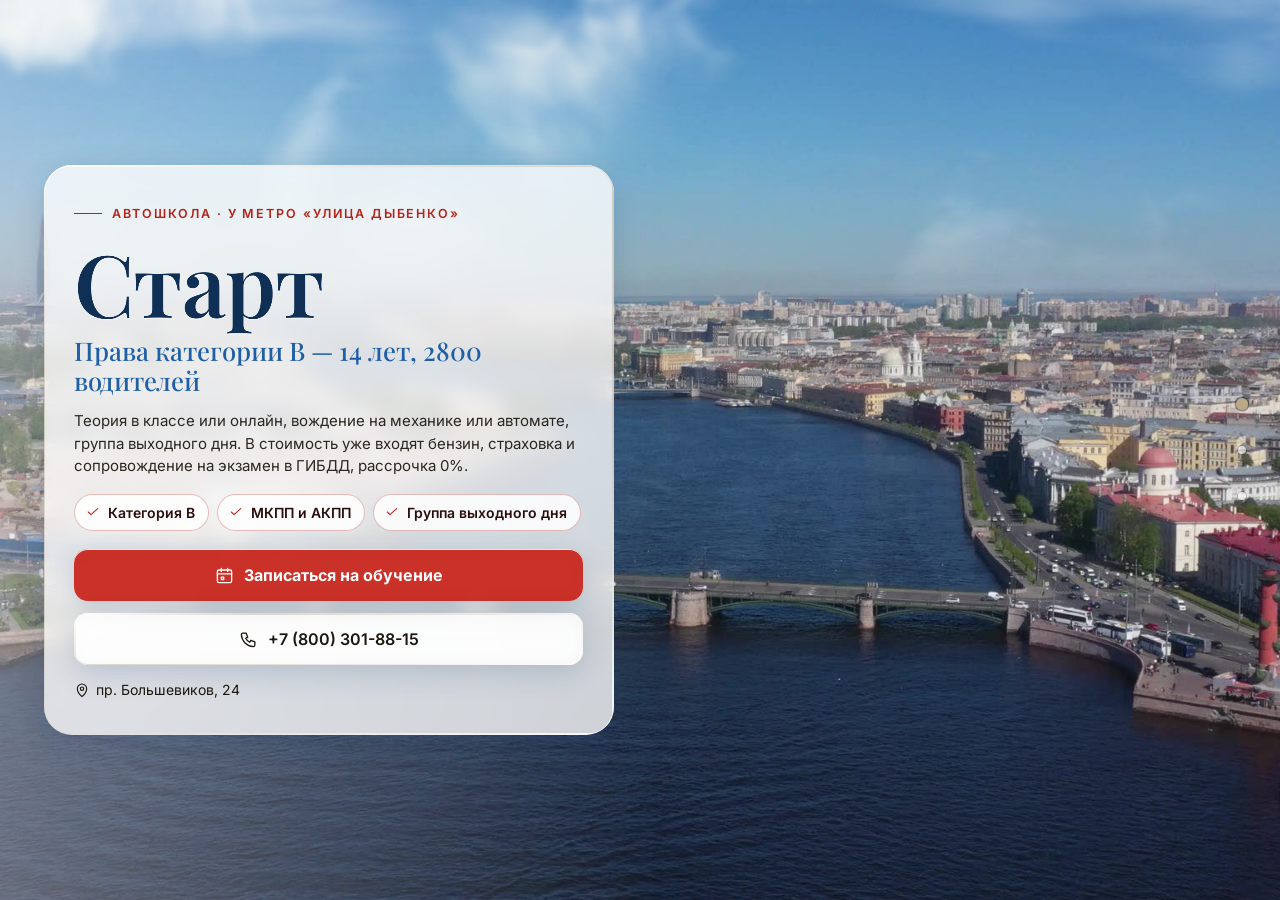
==== index.html @ 71bb8036 "Автошкола «Старт»: этап 1 — главная, цены, контакты (яркая версия)" ====
<!DOCTYPE html>
<html lang="ru" data-theme="light">
<head>
<meta charset="utf-8">
<meta name="viewport" content="width=device-width, initial-scale=1, viewport-fit=cover">
<title>Автошкола «Старт» — права категории B у метро «Улица Дыбенко», Санкт-Петербург</title>
<meta name="description" content="Автошкола «Старт»: категория B, механика или автомат, теория в классе или онлайн, бензин и страховка в стоимости, рассрочка 0%, группа выходного дня. Тарифы от 55 000 ₽. пр. Большевиков, 24. Телефон 8-800-301-88-15.">
<meta name="robots" content="noindex, nofollow, noarchive">
<meta name="geo.region" content="RU-SPE">
<meta name="geo.placename" content="Санкт-Петербург">
<meta name="geo.position" content="59.8944504;30.4585142">
<meta name="ICBM" content="59.8944504, 30.4585142">
<meta property="og:type" content="website">
<meta property="og:locale" content="ru_RU">
<meta property="og:site_name" content="Автошкола «Старт»">
<meta property="og:title" content="Автошкола «Старт» — права категории B у метро «Улица Дыбенко», Санкт-Петербург">
<meta property="og:description" content="Автошкола «Старт»: категория B, механика или автомат, теория в классе или онлайн, бензин и страховка в стоимости, рассрочка 0%, группа выходного дня. Тарифы от 55 000 ₽. пр. Большевиков, 24. Телефон 8-800-301-88-15.">
<meta name="twitter:card" content="summary_large_image">
<meta name="twitter:title" content="Автошкола «Старт» — права категории B у метро «Улица Дыбенко», Санкт-Петербург">
<meta name="twitter:description" content="Автошкола «Старт»: категория B, механика или автомат, теория в классе или онлайн, бензин и страховка в стоимости, рассрочка 0%, группа выходного дня. Тарифы от 55 000 ₽. пр. Большевиков, 24. Телефон 8-800-301-88-15.">
<meta name="theme-color" content="#fff4f2">
<link rel="icon" href="data:image/svg+xml,%3Csvg%20xmlns%3D%22http%3A//www.w3.org/2000/svg%22%20viewBox%3D%220%200%2064%2064%22%3E%3Crect%20width%3D%2264%22%20height%3D%2264%22%20rx%3D%2214%22%20fill%3D%22%231f5fa8%22/%3E%3Ccircle%20cx%3D%2232%22%20cy%3D%2232%22%20r%3D%2217%22%20fill%3D%22none%22%20stroke%3D%22%23fff%22%20stroke-width%3D%225%22/%3E%3Ccircle%20cx%3D%2232%22%20cy%3D%2232%22%20r%3D%225%22%20fill%3D%22%23ffc54d%22/%3E%3C/svg%3E">
<script>document.documentElement.classList.add('js');try{var _i=parseInt(localStorage.getItem('nb_fs2'),10),_f=[1,1.15,1.3,1.5][_i];if(_f)document.documentElement.style.setProperty('--fs',_f)}catch(e){}</script>
<style id="hero-timing">:root{--hero-d:1.2s}</style>
<link rel="preload" as="image" href="img/hero-poster.jpg" fetchpriority="high">
<!-- шрифты лежат внутри сайта: Google Fonts у российской аудитории режется -->
<style>
@font-face{font-family:'Inter';font-style:normal;font-weight:400;font-display:swap;src:url(assets/fonts/inter-400-cyrillic-ext.woff2) format('woff2');unicode-range:U+0460-052F, U+1C80-1C8A, U+20B4, U+2DE0-2DFF, U+A640-A69F, U+FE2E-FE2F}
@font-face{font-family:'Inter';font-style:normal;font-weight:400;font-display:swap;src:url(assets/fonts/inter-400-cyrillic.woff2) format('woff2');unicode-range:U+0301, U+0400-045F, U+0490-0491, U+04B0-04B1, U+2116}
@font-face{font-family:'Inter';font-style:normal;font-weight:400;font-display:swap;src:url(assets/fonts/inter-400-latin-ext.woff2) format('woff2');unicode-range:U+0100-02BA, U+02BD-02C5, U+02C7-02CC, U+02CE-02D7, U+02DD-02FF, U+0304, U+0308, U+0329, U+1D00-1DBF, U+1E00-1E9F, U+1EF2-1EFF, U+2020, U+20A0-20AB, U+20AD-20C0, U+2113, U+2C60-2C7F, U+A720-A7FF}
@font-face{font-family:'Inter';font-style:normal;font-weight:400;font-display:swap;src:url(assets/fonts/inter-400-latin.woff2) format('woff2');unicode-range:U+0000-00FF, U+0131, U+0152-0153, U+02BB-02BC, U+02C6, U+02DA, U+02DC, U+0304, U+0308, U+0329, U+2000-206F, U+20AC, U+2122, U+2191, U+2193, U+2212, U+2215, U+FEFF, U+FFFD}
@font-face{font-family:'Inter';font-style:normal;font-weight:500;font-display:swap;src:url(assets/fonts/inter-500-cyrillic-ext.woff2) format('woff2');unicode-range:U+0460-052F, U+1C80-1C8A, U+20B4, U+2DE0-2DFF, U+A640-A69F, U+FE2E-FE2F}
@font-face{font-family:'Inter';font-style:normal;font-weight:500;font-display:swap;src:url(assets/fonts/inter-500-cyrillic.woff2) format('woff2');unicode-range:U+0301, U+0400-045F, U+0490-0491, U+04B0-04B1, U+2116}
@font-face{font-family:'Inter';font-style:normal;font-weight:500;font-display:swap;src:url(assets/fonts/inter-500-latin-ext.woff2) format('woff2');unicode-range:U+0100-02BA, U+02BD-02C5, U+02C7-02CC, U+02CE-02D7, U+02DD-02FF, U+0304, U+0308, U+0329, U+1D00-1DBF, U+1E00-1E9F, U+1EF2-1EFF, U+2020, U+20A0-20AB, U+20AD-20C0, U+2113, U+2C60-2C7F, U+A720-A7FF}
@font-face{font-family:'Inter';font-style:normal;font-weight:500;font-display:swap;src:url(assets/fonts/inter-500-latin.woff2) format('woff2');unicode-range:U+0000-00FF, U+0131, U+0152-0153, U+02BB-02BC, U+02C6, U+02DA, U+02DC, U+0304, U+0308, U+0329, U+2000-206F, U+20AC, U+2122, U+2191, U+2193, U+2212, U+2215, U+FEFF, U+FFFD}
@font-face{font-family:'Inter';font-style:normal;font-weight:600;font-display:swap;src:url(assets/fonts/inter-600-cyrillic-ext.woff2) format('woff2');unicode-range:U+0460-052F, U+1C80-1C8A, U+20B4, U+2DE0-2DFF, U+A640-A69F, U+FE2E-FE2F}
@font-face{font-family:'Inter';font-style:normal;font-weight:600;font-display:swap;src:url(assets/fonts/inter-600-cyrillic.woff2) format('woff2');unicode-range:U+0301, U+0400-045F, U+0490-0491, U+04B0-04B1, U+2116}
@font-face{font-family:'Inter';font-style:normal;font-weight:600;font-display:swap;src:url(assets/fonts/inter-600-latin-ext.woff2) format('woff2');unicode-range:U+0100-02BA, U+02BD-02C5, U+02C7-02CC, U+02CE-02D7, U+02DD-02FF, U+0304, U+0308, U+0329, U+1D00-1DBF, U+1E00-1E9F, U+1EF2-1EFF, U+2020, U+20A0-20AB, U+20AD-20C0, U+2113, U+2C60-2C7F, U+A720-A7FF}
@font-face{font-family:'Inter';font-style:normal;font-weight:600;font-display:swap;src:url(assets/fonts/inter-600-latin.woff2) format('woff2');unicode-range:U+0000-00FF, U+0131, U+0152-0153, U+02BB-02BC, U+02C6, U+02DA, U+02DC, U+0304, U+0308, U+0329, U+2000-206F, U+20AC, U+2122, U+2191, U+2193, U+2212, U+2215, U+FEFF, U+FFFD}
@font-face{font-family:'Inter';font-style:normal;font-weight:700;font-display:swap;src:url(assets/fonts/inter-700-cyrillic-ext.woff2) format('woff2');unicode-range:U+0460-052F, U+1C80-1C8A, U+20B4, U+2DE0-2DFF, U+A640-A69F, U+FE2E-FE2F}
@font-face{font-family:'Inter';font-style:normal;font-weight:700;font-display:swap;src:url(assets/fonts/inter-700-cyrillic.woff2) format('woff2');unicode-range:U+0301, U+0400-045F, U+0490-0491, U+04B0-04B1, U+2116}
@font-face{font-family:'Inter';font-style:normal;font-weight:700;font-display:swap;src:url(assets/fonts/inter-700-latin-ext.woff2) format('woff2');unicode-range:U+0100-02BA, U+02BD-02C5, U+02C7-02CC, U+02CE-02D7, U+02DD-02FF, U+0304, U+0308, U+0329, U+1D00-1DBF, U+1E00-1E9F, U+1EF2-1EFF, U+2020, U+20A0-20AB, U+20AD-20C0, U+2113, U+2C60-2C7F, U+A720-A7FF}
@font-face{font-family:'Inter';font-style:normal;font-weight:700;font-display:swap;src:url(assets/fonts/inter-700-latin.woff2) format('woff2');unicode-range:U+0000-00FF, U+0131, U+0152-0153, U+02BB-02BC, U+02C6, U+02DA, U+02DC, U+0304, U+0308, U+0329, U+2000-206F, U+20AC, U+2122, U+2191, U+2193, U+2212, U+2215, U+FEFF, U+FFFD}
@font-face{font-family:'Playfair Display';font-style:normal;font-weight:500;font-display:swap;src:url(assets/fonts/playfair-display-500-cyrillic.woff2) format('woff2');unicode-range:U+0301, U+0400-045F, U+0490-0491, U+04B0-04B1, U+2116}
@font-face{font-family:'Playfair Display';font-style:normal;font-weight:500;font-display:swap;src:url(assets/fonts/playfair-display-500-latin-ext.woff2) format('woff2');unicode-range:U+0100-02BA, U+02BD-02C5, U+02C7-02CC, U+02CE-02D7, U+02DD-02FF, U+0304, U+0308, U+0329, U+1D00-1DBF, U+1E00-1E9F, U+1EF2-1EFF, U+2020, U+20A0-20AB, U+20AD-20C0, U+2113, U+2C60-2C7F, U+A720-A7FF}
@font-face{font-family:'Playfair Display';font-style:normal;font-weight:500;font-display:swap;src:url(assets/fonts/playfair-display-500-latin.woff2) format('woff2');unicode-range:U+0000-00FF, U+0131, U+0152-0153, U+02BB-02BC, U+02C6, U+02DA, U+02DC, U+0304, U+0308, U+0329, U+2000-206F, U+20AC, U+2122, U+2191, U+2193, U+2212, U+2215, U+FEFF, U+FFFD}
@font-face{font-family:'Playfair Display';font-style:normal;font-weight:600;font-display:swap;src:url(assets/fonts/playfair-display-600-cyrillic.woff2) format('woff2');unicode-range:U+0301, U+0400-045F, U+0490-0491, U+04B0-04B1, U+2116}
@font-face{font-family:'Playfair Display';font-style:normal;font-weight:600;font-display:swap;src:url(assets/fonts/playfair-display-600-latin-ext.woff2) format('woff2');unicode-range:U+0100-02BA, U+02BD-02C5, U+02C7-02CC, U+02CE-02D7, U+02DD-02FF, U+0304, U+0308, U+0329, U+1D00-1DBF, U+1E00-1E9F, U+1EF2-1EFF, U+2020, U+20A0-20AB, U+20AD-20C0, U+2113, U+2C60-2C7F, U+A720-A7FF}
@font-face{font-family:'Playfair Display';font-style:normal;font-weight:600;font-display:swap;src:url(assets/fonts/playfair-display-600-latin.woff2) format('woff2');unicode-range:U+0000-00FF, U+0131, U+0152-0153, U+02BB-02BC, U+02C6, U+02DA, U+02DC, U+0304, U+0308, U+0329, U+2000-206F, U+20AC, U+2122, U+2191, U+2193, U+2212, U+2215, U+FEFF, U+FFFD}
/* ===== Notary site — generator stylesheet (light warm base, dark theme by toggle) ===== */
:root{
  --p100:#665230; --p90:#97825e; --p80:#bba887; --p70:#c2b9a9; --p50:#dad5ce; --p40:#e0dedb;
  --p30:#eeece9; --p20:#f1f1f0; --p10:#f8f8f8; --n100:#0e0f11; --n90:#3c404b; --n10:#fff;

  --bg:var(--p10); --bg2:var(--p20); --bg3:var(--p30); --card:var(--n10); --text:var(--n100); --muted:var(--n90);
  --line:var(--p50); --line2:var(--p40); --accent:var(--p90); --accent-d:var(--p100); --accent-l:var(--p80); --accent-soft:var(--p30);
  --on-accent:#fff; --shadow:0 1px 10px rgba(51,51,51,.10); --shadow-lg:0 12px 40px rgba(30,24,10,.14);
  --hero-ov1:rgba(14,15,17,.72); --hero-ov2:rgba(14,15,17,.30); --sec-ov:rgba(248,248,248,.72);
  --ok:#2e8b57; --bad:#b4453b;
  /* те же цвета составляющими: rgba() понимают все браузеры, color-mix() — нет */
  --bg-rgb:248,248,248; --card-rgb:255,255,255; --accent-rgb:151,130,94; --ok-rgb:46,139,87;

  --zc:var(--fs); --fs:1; --vwu:calc(1vw / var(--fs)); --vhu:calc(1vh / var(--fs));   /* масштаб текста (А−/А+) и «честные» vw/vh под ним */
  --hdr-h:68px; --bar-h:70px; --vh:calc(100*var(--vhu)); --gap:24px; --radius:14px; --radius-s:10px;
  --font:"Inter",Tahoma,Arial,sans-serif; --serif:"Playfair Display",Georgia,"Times New Roman",serif;
  --ease:cubic-bezier(.65,.05,.36,1); --speed:520ms;
}
html[data-theme="dark"]{
  --bg:#17150f; --bg2:#1d1a13; --bg3:#252117; --card:#221e15; --text:#f1ebdf; --muted:#b9ae98;
  --line:#3a3325; --line2:#2f2a1e; --accent:#c9b17f; --accent-d:#e0cf9f; --accent-l:#8d7b58; --accent-soft:#2a251a;
  --on-accent:#17150f; --shadow:0 1px 12px rgba(0,0,0,.45); --shadow-lg:0 14px 40px rgba(0,0,0,.55);
  --hero-ov1:rgba(10,9,6,.80); --hero-ov2:rgba(10,9,6,.40); --sec-ov:rgba(16,15,12,.76);
  --bg-rgb:23,21,15; --card-rgb:34,30,21; --accent-rgb:201,177,127;
}

*,*::before,*::after{box-sizing:border-box}
/* А−/А+: весь сайт — шапка, плашки, меню, формы, окна — растёт пропорционально, как при увеличении масштаба в браузере */
html{-webkit-text-size-adjust:100%;scroll-behavior:auto;zoom:var(--fs,1)}
html,body{height:100%;margin:0;overflow:hidden;background:var(--bg);color:var(--text);
  font-family:var(--font);font-size:16px;line-height:1.55;-webkit-font-smoothing:antialiased}
body{overscroll-behavior:none;position:relative}
a{color:inherit;text-decoration:none}
img{display:block;max-width:100%}
button{font:inherit;color:inherit;background:none;border:0;padding:0;cursor:pointer}
input,select,textarea{font:inherit;color:inherit}
h1,h2,h3,h4,p{margin:0}
ul{margin:0;padding:0;list-style:none}
svg{display:block}
.ico{width:22px;height:22px;stroke:currentColor;fill:none;stroke-width:1.7;stroke-linecap:round;stroke-linejoin:round;flex:none}
.vh{position:absolute!important;width:1px;height:1px;overflow:hidden;clip:rect(0 0 0 0);white-space:nowrap}

/* ---------- typography helpers ---------- */
.kicker{display:inline-flex;align-items:center;gap:10px;font-size:13px;font-weight:600;letter-spacing:.14em;text-transform:uppercase;color:var(--accent)}
.kicker::before{content:"";width:28px;height:1px;background:var(--accent)}
.h2{font-size:clamp(26px,calc(3.2*var(--vwu,1vw)),40px);font-weight:600;letter-spacing:-.02em;line-height:1.12;margin-top:10px}
.lead{color:var(--muted);font-size:17px;max-width:640px;margin-top:12px}
.sec-head{margin-bottom:28px}
#contacts .sec-head{margin-bottom:18px}

/* ---------- buttons ---------- */
.btn{display:inline-flex;align-items:center;justify-content:center;gap:10px;min-height:48px;padding:0 22px;border-radius:999px;
  font-weight:600;font-size:15px;line-height:1;border:1.5px solid transparent;transition:background .25s,color .25s,border-color .25s,transform .2s,box-shadow .25s;white-space:nowrap}
.btn:active{transform:translateY(1px)}
.btn-primary{background:var(--accent-d);color:var(--on-accent);border-color:var(--accent-d)}
.btn-primary:hover{background:var(--accent);border-color:var(--accent);color:#fff}
html[data-theme="dark"] .btn-primary:hover{color:#17150f}
.btn-ghost{border-color:var(--line);color:var(--text);background:var(--card)}
.btn-ghost:hover{border-color:var(--accent);color:var(--accent-d)}
.btn-light{background:rgba(255,255,255,.14);color:#fff;border-color:rgba(255,255,255,.55);backdrop-filter:blur(6px)}
.btn-light:hover{background:#fff;color:var(--n100)}
.btn-white{background:#fff;color:var(--n100);border-color:#fff}
.btn-white:hover{background:var(--p30);border-color:var(--p30)}
.btn .ico{width:18px;height:18px}
.btn-sm{min-height:44px;padding:0 16px;font-size:14px}

/* ---------- header ---------- */
.hdr{position:fixed;top:0;left:0;right:0;height:var(--hdr-h);z-index:200;display:flex;align-items:center;
  zoom:calc(1 / var(--zc,1)); --vwu:1vw; --vhu:1vh;   /* А−/А+ шапку не трогают: она всегда как при 100 % (страница в zoom, шапка — встречный zoom) */
  background:rgba(var(--bg-rgb),.88);backdrop-filter:blur(12px);-webkit-backdrop-filter:blur(12px);
  border-bottom:1px solid var(--line2);transition:background .3s}
.hdr-in{width:100%;max-width:1280px;margin:0 auto;padding:0 28px;display:flex;align-items:center;gap:24px}
.brand{display:flex;align-items:center;gap:12px;min-width:0;min-height:44px}
.mono-img{object-fit:contain;background:#fff;padding:2px;box-sizing:border-box}
.mono{width:42px;height:42px;border-radius:12px;background:var(--accent-d);color:var(--on-accent);display:grid;place-items:center;
  font-family:var(--serif);font-size:20px;font-weight:600;flex:none;letter-spacing:.02em}
.brand-t{display:flex;flex-direction:column;line-height:1.15;min-width:0}
.brand-n{font-weight:600;font-size:15px;white-space:nowrap;overflow:hidden;text-overflow:ellipsis}
.brand-s{font-size:13px;color:var(--muted);white-space:nowrap;overflow:hidden;text-overflow:ellipsis}
.nav{display:flex;align-items:center;gap:4px;margin-left:auto}
.nav > li{position:relative}
.nav-a{display:inline-flex;align-items:center;gap:6px;min-height:44px;padding:10px 12px;border-radius:8px;font-size:14px;font-weight:500;color:var(--text);opacity:.8;transition:opacity .2s,background .2s}
.nav-a:hover,.nav-a.cur,.nav > li.open > .nav-a{opacity:1;background:var(--bg3)}
.nav-a .chev{width:14px;height:14px;transition:transform .25s}
.nav > li.open > .nav-a .chev{transform:rotate(180deg)}
.hdr-tools{display:flex;align-items:center;gap:6px;margin-left:8px}
.tool{width:44px;height:44px;border-radius:10px;display:grid;place-items:center;color:var(--text);opacity:.8;transition:background .2s,opacity .2s}
.tool:hover{background:var(--bg3);opacity:1}
.tool .ico{width:20px;height:20px}
.tool-lang{width:auto;padding:0 10px;gap:6px;font-size:13px;font-weight:600;letter-spacing:.04em;display:flex;align-items:center}
.lang-wrap{position:relative}
.lang-dd{position:absolute;right:0;top:calc(100% + 8px);background:var(--card);border:1px solid var(--line);border-radius:12px;box-shadow:var(--shadow-lg);
  padding:6px;min-width:190px;display:none;z-index:210}
.lang-wrap.open .lang-dd{display:block}
.lang-dd button,.lang-dd a{display:flex;width:100%;align-items:center;gap:10px;min-height:44px;padding:9px 12px;border-radius:8px;font-size:14px;text-align:left}
.lang-dd button:hover,.lang-dd a:hover{background:var(--bg3)}
.lang-dd button.cur,.lang-dd a.cur{color:var(--accent-d);font-weight:600}
.lang-dd b{font-size:13px;letter-spacing:.08em;width:26px;color:var(--muted)}
.hdr-book{margin-left:4px}
.burger{display:none}
.moon,.sun{display:none}
html[data-theme="dark"] .sun{display:block}
html:not([data-theme="dark"]) .moon{display:block}

/* mega menu */
.mega{position:absolute;left:50%;top:calc(100% + 10px);transform:translateX(-50%);width:min(980px,calc(calc(100*var(--vwu,1vw)) - 40px));
  background:var(--card);border:1px solid var(--line);border-radius:16px;box-shadow:var(--shadow-lg);padding:20px;display:none;z-index:210}
.nav > li.open > .mega{display:block}
.mega-head{display:flex;justify-content:space-between;align-items:baseline;gap:16px;padding:0 6px 14px;border-bottom:1px solid var(--line2);margin-bottom:12px}
.mega-head b{font-size:14px}
.mega-head span{font-size:13px;color:var(--muted)}
.mega-grid{display:grid;grid-template-columns:repeat(2,1fr);gap:4px}
.mega-it{display:flex;gap:12px;align-items:flex-start;padding:10px 12px;border-radius:10px;text-align:left;width:100%;transition:background .2s}
.mega-it:hover{background:var(--bg3)}
.mega-it .cic{width:38px;height:38px;border-radius:10px;background:var(--accent-soft);color:var(--accent-d);display:grid;place-items:center;flex:none}
.mega-it .cic .ico{width:20px;height:20px}
.mega-it b{display:block;font-size:14px;font-weight:600}
.mega-it small{display:block;font-size:13px;color:var(--muted);line-height:1.35;margin-top:2px}
.mega-it em{font-style:normal;font-size:13px;color:var(--accent);margin-top:3px;display:block}

/* mobile menu */
.mmenu{position:fixed;top:calc(var(--hdr-h) / var(--zc,1));left:0;right:0;bottom:var(--bar-h);z-index:190;background:var(--bg);overflow-y:auto;padding:14px 18px 30px;display:none}
.mmenu.open{display:block}
.mmenu a,.mmenu .macc > button{display:flex;align-items:center;justify-content:space-between;width:100%;padding:14px 6px;border-bottom:1px solid var(--line2);font-size:17px;font-weight:500;text-align:left}
.mmenu .macc > button .chev{width:18px;height:18px;transition:transform .25s}
.mmenu .macc.open > button .chev{transform:rotate(180deg)}
.mmenu .macc-list{display:none;padding:4px 0 8px}
.mmenu .macc.open .macc-list{display:block}
.mmenu .macc-list button{display:flex;align-items:center;gap:12px;width:100%;padding:11px 8px;border-radius:10px;text-align:left;font-size:15px}
.mmenu .macc-list button:hover{background:var(--bg3)}
.mmenu .macc-list .cic{width:32px;height:32px;border-radius:8px;background:var(--accent-soft);color:var(--accent-d);display:grid;place-items:center;flex:none}
.mmenu .macc-list .cic .ico{width:17px;height:17px}
.mmenu-foot{display:flex;flex-wrap:wrap;gap:8px;margin-top:18px}
.mmenu-foot .btn{flex:1}

/* ---------- full-page scroller ---------- */
.fp{position:relative;width:100%;height:var(--vh);overflow:hidden}
.fp-track{will-change:transform;transition:transform var(--speed) var(--ease)}
.fp-track.no-anim{transition:none}
.sec{position:relative;height:var(--vh);width:100%;overflow:hidden}
.sec-scroll{height:100%;overflow-y:auto;overflow-x:hidden;display:flex;flex-direction:column;
  padding:calc(var(--hdr-h) / var(--zc,1) + 20px) 28px calc(var(--bar-h) + 96px);-webkit-overflow-scrolling:touch;scrollbar-width:thin;scrollbar-color:var(--line) transparent}
.wrap{margin:auto;width:100%;max-width:1180px}
.sec-alt{background:var(--bg2)}

/* reveal animation */
.rv{opacity:0;transform:translateY(18px);transition:opacity .7s ease,transform .7s ease;transition-delay:calc(var(--i,0) * 90ms)}
.sec.active .rv{opacity:1;transform:none}

/* side dots */
.dots{position:fixed;right:16px;top:50%;transform:translateY(-50%);z-index:150;display:flex;flex-direction:column;gap:2px}
.dots button{position:relative;width:44px;height:44px;display:grid;place-items:center}
.dots button::after{content:"";width:8px;height:8px;border-radius:50%;background:var(--muted);opacity:.45;transition:transform .25s,opacity .25s,background .25s}
.dots button:hover::after{opacity:.9}
.dots button.cur::after{background:var(--accent);opacity:1;transform:scale(1.5)}
.dots button span{position:absolute;right:32px;top:50%;transform:translateY(-50%) translateX(6px);background:var(--n100);color:#fff;font-size:13px;
  padding:5px 10px;border-radius:6px;white-space:nowrap;opacity:0;pointer-events:none;transition:opacity .2s,transform .2s}
.dots button:hover span{opacity:1;transform:translateY(-50%)}
.sec-hero ~ .dots{color:#fff}
body[data-sec="0"] .dots button::after{background:#fff}
body[data-sec="0"] .dots button.cur::after{background:var(--p80)}

.sec:not(.sec-hero) .sec-scroll{position:relative;z-index:1}

.status{display:inline-flex;align-items:center;gap:8px;padding:8px 14px 8px 10px;border-radius:999px;background:rgba(255,255,255,.12);border:1px solid rgba(255,255,255,.28);font-size:13px;backdrop-filter:blur(6px)}
.status i{width:9px;height:9px;border-radius:50%;background:#7bd389;box-shadow:0 0 0 3px rgba(123,211,137,.28)}
.status.closed i{background:#f08a7e;box-shadow:0 0 0 3px rgba(240,138,126,.28)}
.status.soon i{background:#f0c674;box-shadow:0 0 0 3px rgba(240,198,116,.28)}
.status span{opacity:.85}
.addr-link{display:inline-flex;align-items:center;gap:6px;border-bottom:1px solid currentColor;padding:13px 0 14px;margin:-13px 0 -14px;transition:color .2s}
.addr-link:hover{color:var(--accent)}
.addr-link .ico{width:16px;height:16px}

/* ---------- services ---------- */
.svc-grid{display:grid;grid-template-columns:repeat(5,1fr);gap:14px}
.svc{display:flex;flex-direction:column;align-items:flex-start;gap:10px;padding:18px 16px 16px;border-radius:var(--radius);background:var(--card);border:1px solid var(--line2);
  text-align:left;min-height:170px;transition:transform .25s,box-shadow .25s,border-color .25s;position:relative}
.svc:hover{transform:translateY(-3px);box-shadow:var(--shadow-lg);border-color:var(--accent-l)}
.svc .cic{width:44px;height:44px;border-radius:12px;background:var(--accent-soft);color:var(--accent-d);display:grid;place-items:center}
.svc b{font-size:15px;font-weight:600;line-height:1.3}
.svc small{font-size:13px;color:var(--muted);line-height:1.35}
.svc em{font-style:normal;font-size:13px;color:var(--accent);margin-top:auto;padding-top:6px;display:inline-flex;align-items:center;gap:4px}
.svc em .ico{width:12px;height:12px}

/* ---------- about ---------- */
.about{display:grid;grid-template-columns:1.15fr .85fr;gap:48px;align-items:start}
.about-txt p{color:var(--muted);margin-top:14px;font-size:16px}
.about-txt p:first-of-type{color:var(--text)}
.quote{margin-top:22px;padding:16px 20px;border-left:3px solid var(--accent);background:var(--card);border-radius:0 12px 12px 0;font-family:var(--serif);font-size:18px;line-height:1.45;color:var(--text)}
.creds{display:grid;gap:10px}
.cred{display:flex;gap:14px;align-items:center;padding:14px 16px;border-radius:12px;background:var(--card);border:1px solid var(--line2)}
.cred .cic{width:40px;height:40px;border-radius:10px;background:var(--accent-soft);color:var(--accent-d);display:grid;place-items:center;flex:none}
.cred .cic .ico{width:20px;height:20px}
.cred small{display:block;font-size:13px;color:var(--muted);text-transform:uppercase;letter-spacing:.06em}
.cred b{display:block;font-size:15px;font-weight:600;line-height:1.3}
.chips{display:flex;flex-wrap:wrap;gap:8px;margin-top:16px}
.chips li{padding:8px 14px;border-radius:999px;border:1px solid var(--accent-l);color:var(--accent-d);font-size:13.5px;font-weight:500;background:var(--card)}
.strong-lbl{margin-top:22px;font-size:13px;text-transform:uppercase;letter-spacing:.1em;color:var(--muted)}

/* ---------- how ---------- */
.steps{display:grid;grid-template-columns:repeat(5,1fr);gap:16px;position:relative;margin-top:14px}
.steps::before{content:"";position:absolute;left:8%;right:8%;top:30px;height:1px;background:var(--line)}
.step{position:relative;padding:0 8px}
.step-n{width:60px;height:60px;border-radius:50%;background:var(--card);border:1.5px solid var(--accent-l);color:var(--accent-d);display:grid;place-items:center;
  font-family:var(--serif);font-size:24px;font-weight:600;position:relative;z-index:1;transition:background .4s,color .4s}
.sec.active .step-n{animation:pop .6s var(--ease) both;animation-delay:calc(var(--i) * 140ms + 150ms)}
@keyframes pop{0%{transform:scale(.6);opacity:0}60%{transform:scale(1.08);opacity:1}100%{transform:scale(1)}}
.step b{display:block;margin-top:16px;font-size:17px;font-weight:600}
.step p{color:var(--muted);font-size:14.5px;margin-top:6px}

/* ---------- reviews ---------- */
.reviews{display:grid;grid-template-columns:300px 1fr;gap:28px;align-items:start}
.rsum{background:var(--card);border:1px solid var(--line2);border-radius:var(--radius);padding:26px 24px;text-align:center}
.rsum .big{font-family:var(--serif);font-size:64px;line-height:1;font-weight:500;color:var(--accent-d)}
.stars{display:inline-flex;gap:3px;--fill:100%}
.stars svg{width:20px;height:20px}
.stars .st{fill:var(--line);stroke:none}
.stars .st.on{fill:#e7b73b}
.stars .st.half{fill:url(#halfgrad)}
.rsum .stars{margin-top:8px}
.rsum p{color:var(--muted);font-size:13.5px;margin-top:10px;line-height:1.4}
.rsum .btn{margin-top:16px;width:100%}
.rsum .gis{display:block;margin:10px 0 -14px;padding:14px 0;font-size:13px;color:var(--accent-d);text-decoration:underline;text-underline-offset:3px}
.rgrid{display:grid;grid-template-columns:repeat(2,1fr);gap:14px}
.rev{background:var(--card);border:1px solid var(--line2);border-radius:var(--radius);padding:20px;display:flex;flex-direction:column;gap:10px}
.rev .stars svg{width:15px;height:15px}
.rev p{font-size:14.5px;line-height:1.5;flex:1}
.rev p::before{content:"“";font-family:var(--serif);color:var(--accent);font-size:22px;line-height:0;margin-right:4px;vertical-align:-6px}
.rev-meta{display:flex;flex-wrap:wrap;justify-content:space-between;gap:4px 10px;align-items:baseline;font-size:13px;color:var(--muted)}
.rev-meta b{color:var(--text);font-weight:600}
.rev-src{display:inline-flex;align-items:center;gap:5px;white-space:nowrap;margin-left:auto}
.rev-src i{width:6px;height:6px;border-radius:50%;background:var(--accent)}
.rev-sample{color:var(--muted);font-style:italic;opacity:.85}
.rev-real{color:var(--accent-d);font-weight:600}
.rev-real i{background:var(--ok)}
.rev-is-real{border-color:var(--accent-l)}
.demo-note{margin-top:14px;max-width:760px;font-size:13.5px;line-height:1.45;color:var(--muted);background:var(--accent-soft);
  border-left:3px solid var(--accent);border-radius:0 8px 8px 0;padding:8px 12px}
.rnote{margin-top:14px;font-size:13px;color:var(--muted)}

/* ---------- faq ---------- */
.faq{display:grid;grid-template-columns:1fr 1fr;gap:0 32px;align-items:start}
.faq-col{display:flex;flex-direction:column}
.fq{border-bottom:1px solid var(--line)}
.fq > button{display:flex;width:100%;align-items:center;justify-content:space-between;gap:16px;min-height:44px;padding:16px 4px;text-align:left;font-weight:600;font-size:15.5px;line-height:1.35}
.fq > button .pl{width:26px;height:26px;border-radius:50%;border:1px solid var(--line);display:grid;place-items:center;flex:none;color:var(--accent-d);transition:transform .3s,background .3s}
.fq > button .pl .ico{width:14px;height:14px}
.fq.open > button .pl{transform:rotate(45deg);background:var(--accent-soft)}
.fq-a{display:grid;grid-template-rows:0fr;transition:grid-template-rows .35s var(--ease)}
.fq.open .fq-a{grid-template-rows:1fr}
.fq-a > div{overflow:hidden}
.fq-a p{color:var(--muted);font-size:14.5px;padding:0 4px 16px;line-height:1.55}
.fq-a .faq-note{font-size:13px;color:var(--accent-d);padding-bottom:6px}
.fq-a .faq-note:empty{display:none}

/* ---------- contacts ---------- */
.contacts{display:grid;grid-template-columns:1fr 1.05fr 1fr;gap:18px;align-items:stretch}
.contacts .cbox{padding:16px 18px}
.cbox{background:var(--card);border:1px solid var(--line2);border-radius:var(--radius);padding:20px}
.cl{display:grid;gap:12px}
.cl li{display:flex;gap:12px;align-items:flex-start}
.cl .cic{width:36px;height:36px;border-radius:10px;background:var(--accent-soft);color:var(--accent-d);display:grid;place-items:center;flex:none}
.cl .cic .ico{width:18px;height:18px}
.cl small{display:block;font-size:13px;color:var(--muted);text-transform:uppercase;letter-spacing:.06em}
.cl b{display:block;font-weight:500;font-size:15px;line-height:1.4}
.cl a.tel,.cl a.mail{display:block;padding:14px 0;margin:-14px 0}
.cl a.tel:hover,.cl a.mail:hover{color:var(--accent-d)}
.hours-link{display:inline-block;font-size:13px;color:var(--accent-d);text-decoration:underline;text-underline-offset:3px;padding:14px 0;margin:-14px 0}
.cl .msgs{display:flex;gap:8px;margin-top:4px;flex-wrap:wrap}
.cl .msgs a{display:inline-flex;align-items:center;gap:6px;padding:6px 10px;border-radius:8px;border:1px solid var(--line);font-size:13px;min-height:44px}
.cl .msgs a .ico{width:16px;height:16px}
.mapbox{display:flex;flex-direction:column;gap:12px;padding:12px}
.map{flex:1;min-height:280px;border-radius:10px;overflow:hidden;border:1px solid var(--line);background:var(--bg3);position:relative}
.map iframe{width:100%;height:100%;border:0;position:absolute;inset:0}
.map-actions{display:flex;gap:8px;flex-wrap:wrap}
.map-actions .btn{flex:1;min-height:44px;font-size:14px;padding:0 12px}

/* form */
.form h3{font-size:19px;font-weight:600}
.form .fdesc{color:var(--muted);font-size:13.5px;margin-top:6px}
.fg{display:grid;gap:8px;margin-top:12px}
.f2{display:grid;grid-template-columns:1fr 1fr;gap:10px}
.fld{display:flex;flex-direction:column;gap:4px}
.fld label{font-size:13px;color:var(--muted);font-weight:500}
.fld input,.fld select,.fld textarea{width:100%;background:var(--bg);border:1px solid var(--line);border-radius:10px;padding:8px 12px;font-size:14px;transition:border-color .2s,box-shadow .2s;min-height:44px}
.fld textarea{min-height:48px;resize:vertical}
.fld input:focus,.fld select:focus,.fld textarea:focus{outline:0;border-color:var(--accent);box-shadow:0 0 0 3px rgba(var(--accent-rgb),.22)}
.fld.err input,.fld.err select{border-color:var(--bad)}
.ferr{font-size:13px;color:var(--bad);display:none}
.fld.err .ferr{display:block}
.fnote{font-size:13px;color:var(--muted);margin-top:8px;line-height:1.4}
.fok{display:none;margin-top:10px;padding:10px 12px;border-radius:10px;background:rgba(var(--ok-rgb),.12);color:var(--ok);font-size:13.5px}
.fok.show{display:block}

.foot{margin-top:18px;padding-top:12px;padding-left:250px;flex-wrap:nowrap;align-items:flex-start;border-top:1px solid var(--line2);display:flex;justify-content:space-between;gap:16px;flex-wrap:wrap;font-size:13px;color:var(--muted)}
.foot p{max-width:none}
.foot .fl{white-space:nowrap;flex:none}
.foot .fl a{margin-left:14px;padding:14px 0;margin-top:-14px;margin-bottom:-14px;display:inline-block;min-width:44px;text-align:center;text-decoration:underline;text-underline-offset:3px}

/* ---------- bottom bar ---------- */
.bar{position:fixed;inset:auto 0 0;z-index:300;background:var(--card);box-shadow:0 -1px 10px rgba(51,51,51,.1);border-top:1px solid var(--line2);
  padding:6px 0;padding-bottom:calc(6px + env(safe-area-inset-bottom,0px))}
.bar-in{display:flex;justify-content:space-around;align-items:center;max-width:1080px;margin:0 auto}
.bi{display:flex;flex-direction:column;align-items:center;gap:5px;padding:8px 24px;border-radius:10px;font-size:13.5px;line-height:1;color:var(--text);opacity:.65;
  transition:opacity .3s,background .3s,color .3s;flex:1;max-width:190px;min-width:0}
.bi span{white-space:nowrap;max-width:100%;overflow:hidden;text-overflow:ellipsis}
.bi .ico{width:24px;height:24px}
.bi:hover{opacity:1;background:var(--bg3)}
.bi.cur{opacity:1;color:var(--accent-d)}


/* ---------- modals ---------- */
.modal{position:fixed;inset:0;z-index:400;background:rgba(14,15,17,.62);display:none;align-items:center;justify-content:center;padding:20px}
.modal.open{display:flex}
.mbox{background:var(--card);color:var(--text);border-radius:18px;width:100%;max-width:560px;max-height:min(calc(86*var(--vhu,1vh)),860px);overflow:auto;padding:26px 26px 22px;position:relative;box-shadow:var(--shadow-lg);
  animation:mup .3s var(--ease)}
@keyframes mup{from{opacity:0;transform:translateY(16px) scale(.98)}to{opacity:1;transform:none}}
.mbox-lg{max-width:760px}
.mclose{position:absolute;top:12px;right:12px;width:44px;height:44px;border-radius:50%;display:grid;place-items:center;color:var(--muted)}
.mclose:hover{background:var(--bg3);color:var(--text)}
.mbox h3{font-size:22px;font-weight:600;padding-right:36px}
.mbox .msub{color:var(--muted);font-size:14px;margin-top:4px}
.hours-t{width:100%;border-collapse:collapse;margin-top:16px;font-size:15px}
.hours-t td{padding:9px 6px;border-bottom:1px solid var(--line2)}
.hours-t td:last-child{text-align:right;font-weight:500;white-space:nowrap}
.hours-t tr.today td{color:var(--accent-d);font-weight:600}
.hours-t tr.today td:first-child::after{content:" · " attr(data-today);font-weight:400;font-size:13px;color:var(--muted)}
.hours-t tr.off td:last-child{color:var(--muted);font-weight:400}
.mnote{margin-top:14px;padding:12px 14px;border-radius:10px;background:var(--bg2);font-size:13.5px;color:var(--muted)}
.mnote b{display:block;color:var(--text);margin-bottom:3px;font-size:13px}
.mcontacts{display:flex;flex-wrap:wrap;gap:8px;margin-top:14px}
.mcontacts a{display:inline-flex;align-items:center;gap:7px;min-height:44px;padding:9px 13px;border-radius:10px;border:1px solid var(--line);font-size:13.5px}
.mcontacts a .ico{width:16px;height:16px}
.mcontacts a:hover{border-color:var(--accent)}
/* способы записи: позвонить, написать на почту, заказать обратный звонок */
.bk-opts{display:grid;gap:10px;margin-top:14px}
.bk-opt{display:flex;align-items:center;gap:14px;min-height:60px;padding:10px 16px;border-radius:14px;border:1px solid var(--line);background:var(--bg3);color:var(--text);font-size:16px;font-weight:600;text-align:left;text-decoration:none;transition:border-color .2s,background .2s}
.bk-opt:hover{border-color:var(--accent);background:var(--accent-soft)}
.bk-opt .ico{width:24px;height:24px;color:var(--accent-d);flex:none}
.bk-opt small{display:block;font-weight:400;font-size:13px;color:var(--muted);margin-top:1px}
.mbox-book{max-width:440px}
/* оплата значками, подпись у общего телефона */
.pay-pills{display:flex;flex-wrap:wrap;gap:6px;margin-top:5px}
.pay-pill{display:inline-flex;align-items:center;gap:6px;padding:4px 11px 4px 9px;border-radius:999px;border:1px solid var(--line);background:var(--bg3);font-size:13px;font-weight:600;line-height:1.3;white-space:nowrap}
.pay-pill .ico{width:15px;height:15px;color:var(--accent-d)}
.pay-pill.pay-logo{background:#fff;border-color:rgba(0,0,0,.12);padding:3px 11px;min-height:28px}
.pay-pill.pay-logo img{display:block;height:17px;width:auto}
.pay-pill.pay-logo img[src$="sbp.svg"]{height:20px}

.brand-t{display:flex;flex-direction:column;justify-content:center;gap:2px;line-height:1.1;min-width:0}
.brand-s{display:block;font-size:10.5px;font-weight:600;letter-spacing:.16em;text-transform:uppercase;color:var(--muted);white-space:nowrap;overflow:visible;text-overflow:clip}
.brand-n{font-size:16px;font-weight:600;white-space:nowrap;overflow:visible;text-overflow:clip}
.nav-a{white-space:nowrap}
#navServices{position:static}
.mega{max-height:calc(calc(100*var(--vhu,1vh)) - var(--hdr-h) - 24px);overflow-y:auto;top:calc(100% + 6px);width:min(980px,calc(calc(100*var(--vwu,1vw)) - 32px))}
@media screen and (max-width:760px){.mega-grid{grid-template-columns:1fr}}
@media screen and (max-width:479px){.brand-t{display:flex}.brand-s{font-size:9px;letter-spacing:.14em}.brand-n{font-size:12.5px;white-space:normal;line-height:1.12}}
.bk-inline{grid-template-columns:repeat(3,1fr);gap:8px}
.bk-inline .bk-opt{flex-direction:column;justify-content:center;gap:5px;min-height:76px;padding:9px 6px;font-size:13.5px;text-align:center;line-height:1.2}
.bk-inline .bk-opt .ico{width:22px;height:22px}
.bk-inline .bk-opt small{display:none}
/* services modal */
.svc-list{margin-top:16px;display:grid;grid-template-columns:1fr 1fr;gap:6px}
.svc-list button{display:flex;gap:10px;align-items:center;width:100%;min-height:44px;text-align:left;padding:10px 12px;border-radius:10px;font-size:14px;line-height:1.35;border:1px solid var(--line2);background:var(--bg)}
.svc-list button:hover{border-color:var(--accent);background:var(--accent-soft)}
.svc-list button .ico{width:16px;height:16px;color:var(--accent);margin-top:2px}
.mhint{font-size:13px;color:var(--muted);margin-top:12px}
.mhead{display:flex;gap:14px;align-items:center;padding-right:36px}
.mhead .cic{width:48px;height:48px;border-radius:12px;background:var(--accent-soft);color:var(--accent-d);display:grid;place-items:center;flex:none}

/* ---------- responsive ---------- */
@media (max-width:1200px){
  .svc-grid{grid-template-columns:repeat(5,1fr)}
  .svc{min-height:160px;padding:14px}
  .svc small{display:none}
}
@media screen and (max-width:991px){
  :root{--hdr-h:62px}
  .nav,.hdr-book{display:none}
  .burger{display:grid}
  .hdr-in{padding:0 18px;gap:12px}
}
@media (max-width:991px){
  :root{--bar-h:64px}
  .sec-scroll{padding:calc(var(--hdr-h) / var(--zc,1) + 16px) 22px calc(var(--bar-h) + 96px)}
  .dots{right:8px;gap:8px}
  .dots button span{display:none}
  .svc-grid{grid-template-columns:repeat(3,1fr);gap:10px}
  .svc{min-height:0}
  .about{grid-template-columns:1fr;gap:22px}
  .steps{grid-template-columns:repeat(5,1fr);gap:10px}
  .step-n{width:48px;height:48px;font-size:20px}
  .step b{font-size:15px}.step p{font-size:13px}
  .reviews{grid-template-columns:1fr;gap:16px}
  .rsum{display:flex;align-items:center;gap:18px;text-align:left;padding:16px 18px}
  .rsum .big{font-size:44px}.rsum .stars{margin:0}.rsum p{margin:0;flex:1}.rsum .btn{margin:0;width:auto}.rsum .gis{display:none}
  .faq{grid-template-columns:1fr;gap:0}
  .contacts{grid-template-columns:1fr 1fr}
  .foot{padding-left:0}
  .contacts .form{grid-column:1 / -1}
  .map{min-height:240px}
  .bi{padding:10px 12px;font-size:13px}
}
@media (max-width:767px){
  :root{--bar-h:62px}
  .h2{font-size:26px}
  .lead{font-size:15px}
  .sec-head{margin-bottom:18px}
  .sec-scroll{padding-left:16px;padding-right:16px}
  .svc-grid{grid-template-columns:repeat(2,1fr);gap:10px}
  .svc{padding:12px;gap:8px}
  .svc .cic{width:36px;height:36px}
  .svc b{font-size:13.5px}
  .svc em{display:none}
  .steps{grid-template-columns:1fr;gap:12px}
  .steps::before{left:24px;right:auto;top:10px;bottom:10px;height:auto;width:1px}
  .step{display:grid;grid-template-columns:48px 1fr;gap:14px;align-items:start;padding:0}
  .step-n{grid-row:1 / span 2}
  .step b{margin-top:10px;grid-column:2}
  .step p{grid-column:2;margin-top:2px}
  .rgrid{display:flex;overflow-x:auto;gap:12px;scroll-snap-type:x mandatory;padding-bottom:8px;margin:0 -16px;padding-left:16px;padding-right:16px;scrollbar-width:none}
  .rgrid::-webkit-scrollbar{display:none}
  .rev{flex:0 0 82%;scroll-snap-align:start}
  .rsum{flex-wrap:wrap;gap:12px}
  .rsum p{flex-basis:100%}
  .contacts{grid-template-columns:1fr;gap:14px}
  .contacts .form{grid-column:auto}
  .cbox{padding:16px}
  .map{min-height:220px}
  .f2{grid-template-columns:1fr}
  .foot{flex-direction:column;gap:8px;padding-left:0}
  .bi{padding:8px 4px;font-size:13px;gap:4px}
  .bi .ico{width:22px;height:22px}
  .sec-scroll{padding-bottom:calc(var(--bar-h) + 66px)}
  .mmenu{padding-bottom:80px}
  .demo-note{font-size:13px;padding:7px 10px}
  .mbox{padding:22px 18px 18px;border-radius:16px}
  .svc-list{grid-template-columns:1fr}
  .dots{right:6px;gap:0}
  .dots button{width:44px;height:44px}
  .dots button::after{width:6px;height:6px}
}
@media screen and (max-width:479px){
  :root{--hdr-h:58px}
  .mono{width:36px;height:36px;font-size:17px;border-radius:10px}
  .brand-n{font-size:14px}
  /* тапы в шапке доведены до 44px (см. .tool ниже) — на самой узкой ширине
     текстовому названию рядом с логотипом уже не хватает места без обрезки,
     поэтому в шапке оставляем только логотип-ссылку */
  .tool{width:44px;height:44px}
  .tool-lang{padding:0 8px;width:auto}
  .tool-lang .ico{display:none}
}
@media (max-width:479px){
  :root{--bar-h:60px}
  .svc{padding:11px 10px}
  .svc b{font-size:13px}
  .bi{padding:6px 2px;font-size:13px;gap:4px;width:100%;max-width:none;letter-spacing:-.01em}
  .bi .ico{width:20px;height:20px}
  .bar{padding:5px 0}
  .cl b{font-size:14px}
}
@media (max-height:640px) and (min-width:768px){
  .svc{min-height:0}
}
@media (prefers-reduced-motion:reduce){
  .fp-track{transition-duration:0s}
  .rv{transition:none;opacity:1;transform:none}
}


/* пометка «демонстрационный проект» в подвале */
.foot-demo{margin-top:.5em;font-size:13px;line-height:1.45;opacity:.62}
.foot-demo a{padding:14px 0;margin:-14px 0;display:inline-block;min-width:44px;text-decoration:underline}

/* --- материалы конторы (перенесённый контент клиента) --- */
.info-links{display:flex;flex-wrap:wrap;gap:10px;justify-content:center;margin-top:26px}
.info-links .ilink{display:inline-flex;align-items:center;gap:8px;min-height:44px;padding:9px 16px;border-radius:999px;border:1px solid var(--line);background:var(--card);color:var(--text);font:inherit;font-size:14px;cursor:pointer;transition:background .2s,border-color .2s}
.info-links .ilink:hover{border-color:var(--accent-d);background:var(--bg-alt)}
.info-tabs{display:flex;flex-wrap:wrap;gap:8px;margin:14px 0 4px}
.info-tabs button{min-height:44px;padding:7px 13px;border-radius:999px;border:1px solid var(--line);background:transparent;color:var(--text);font:inherit;font-size:13px;cursor:pointer}
.info-tabs button[aria-selected="true"]{background:var(--accent-d);border-color:var(--accent-d);color:#fff}
.info-body{max-height:min(calc(56*var(--vhu,1vh)),520px);overflow:auto;margin-top:10px;padding-right:4px}
.info-note{font-size:13px;opacity:.7;margin:6px 0 10px}
.info-i{border-bottom:1px solid var(--line)}
.info-i > button{width:100%;display:flex;justify-content:space-between;align-items:center;gap:12px;padding:13px 2px;background:none;border:0;color:inherit;font:inherit;font-weight:600;text-align:left;cursor:pointer}
.info-i > button .pl{width:26px;height:26px;border-radius:50%;border:1px solid var(--line);display:grid;place-items:center;flex:none;color:var(--accent-d);transition:transform .3s,background .3s}
.info-i > button .pl .ico{width:14px;height:14px}
.info-i.open > button .pl{transform:rotate(45deg);background:var(--accent-soft)}
.info-i > div{display:none;padding:0 2px 14px;font-size:15px;line-height:1.62}
.info-i.open > div{display:block}
.info-i p{margin:0 0 10px}
.info-i h4{margin:14px 0 6px;font-size:15px}
.info-i ul{margin:0 0 10px;padding-left:20px}
.info-i li{margin:0 0 5px}
.info-i table{width:100%;border-collapse:collapse;margin:0 0 12px;font-size:14px}
.info-i th,.info-i td{border:1px solid var(--line);padding:7px 9px;text-align:left;vertical-align:top}
.info-f{display:inline-flex;align-items:center;gap:7px;margin:0 8px 8px 0;min-height:44px;padding:7px 12px;border:1px solid var(--line);border-radius:8px;font-size:13px;text-decoration:none;color:var(--accent-d)}
.info-src{display:block;font-size:13px;opacity:.55;margin-top:8px}

/* мобильный: экран должен помещаться целиком, без прокрутки внутри секции —
   поэтому убираем самое объёмное (встроенная карта заменяется кнопкой) и поджимаем формы */
@media (max-width:760px){
  .mapbox .map{display:none}
  .mapbox{padding:0;background:none;border:0}
  /* карточка со списком контактов на телефоне не нужна: адрес, телефон, часы —
     в нижней плашке; прячем её целиком, иначе остаётся пустая рамка */
  #contacts .cbox-info{display:none}
  .foot{padding-left:0;font-size:13px;gap:8px}
  .foot .fl{white-space:normal;flex:1 1 auto}
  .foot .fl a{margin:-14px 12px -14px 0;padding:14px 0;display:inline-block}
  .form .fld{margin-bottom:8px}
  .reviews .rev:nth-child(n+4){display:none}
  .creds .cred:nth-child(n+4){display:none}
  /* второстепенное на телефоне убираем: метро и оплата есть в модалке часов,
     язык и удобное время можно написать в комментарии */
  .cl li.li-metro,.cl li.li-payment{display:none}
  .fld-lang,.fld-time{display:none}
  .foot [data-i18n="foot_disclaimer"]{display:none}
  .foot{padding-top:10px;font-size:13px}
  #about .sec-head .lead,#contacts .sec-head .lead,.form .fnote{display:none}
  /* на телефоне адрес, часы и телефоны всегда под рукой в нижней плашке,
     поэтому на экране контактов оставляем форму и кнопки карты */
  #about .quote,#about .about-txt p:nth-of-type(3){display:none}
  .creds .cred:nth-child(n+3){display:none}
}

/* ---------- размер текста и режим для слабовидящих ---------- */
.tool-a span{font-weight:700;font-size:13px;line-height:1;letter-spacing:.01em}
#hcBtn[aria-pressed="true"]{border-color:var(--accent-d);color:var(--accent-d)}

html[data-hc="1"]{
  --bg:#000; --bg2:#000; --bg3:#000; --card:#000; --text:#fff; --muted:#fff;
  --line:#fff; --line2:#fff; --accent:#ffe14d; --accent-d:#ffe14d; --accent-l:#ffe14d;
  --accent-soft:#000; --on-accent:#000; --shadow:none; --shadow-lg:none;
  --hero-ov1:rgba(0,0,0,.9); --hero-ov2:rgba(0,0,0,.85); --sec-ov:rgba(0,0,0,.92);
  --bg-rgb:0,0,0; --card-rgb:0,0,0; --accent-rgb:255,225,77;
}
html[data-hc="1"] body{background:#000;color:#fff}
html[data-hc="1"] .sec-bg,html[data-hc="1"] .hero-bg,html[data-hc="1"] .sec-photo{display:none!important}
html[data-hc="1"] *{text-shadow:none!important;box-shadow:none!important;backdrop-filter:none!important}
html[data-hc="1"] .card,html[data-hc="1"] .tool,html[data-hc="1"] .btn,
html[data-hc="1"] .chip,html[data-hc="1"] .tag{border:2px solid #fff!important;background:#000!important;color:#fff!important}
html[data-hc="1"] .btn-primary{background:#ffe14d!important;color:#000!important;border-color:#ffe14d!important}
html[data-hc="1"] .btn-primary *{color:#000!important}
html[data-hc="1"] .sec-scroll :where(p,li,span,small,b,strong,h1,h2,h3,h4,td,th,div){color:#fff!important;opacity:1!important}
html[data-hc="1"] a:not(.btn):not(.nav-a){text-decoration:underline;color:#ffe14d!important}
html[data-hc="1"] :focus-visible{outline:3px solid #ffe14d;outline-offset:2px}

/* палец должен попадать и по ширине, не только по высоте — правило в самом
   конце файла, чтобы точно не быть перебитым медиа-запросами/темой выше */
.tool,.tool-lang,.brand{min-width:44px}

</style>
<link rel="stylesheet" href="css/etalon.css?v=20261112f">
<link rel="stylesheet" href="css/title-b.css?v=20261112f">
<link rel="stylesheet" href="css/nevo.css?v=20261112f">
<link rel="stylesheet" href="css/school.css?v=1">
<script type="application/ld+json">{"@context": "https://schema.org", "@type": "DrivingSchool", "name": "Автошкола «Старт»", "telephone": "+7 (800) 301-88-15", "email": "start-driver@mail.ru", "sameAs": [], "address": {"@type": "PostalAddress", "streetAddress": "пр. Большевиков, 24", "addressLocality": "Санкт-Петербург", "addressCountry": "RU"}, "geo": {"@type": "GeoCoordinates", "latitude": 59.90007, "longitude": 30.490581}, "department": [], "hasOfferCatalog": {"@type": "OfferCatalog", "name": "Обучение вождению", "itemListElement": [{"@type": "Offer", "itemOffered": {"@type": "Course", "name": "Старт  — Механика"}, "price": "55000", "priceCurrency": "RUB"}, {"@type": "Offer", "itemOffered": {"@type": "Course", "name": "Старт  — Автомат"}, "price": "60000", "priceCurrency": "RUB"}, {"@type": "Offer", "itemOffered": {"@type": "Course", "name": "Комфорт  — Механика"}, "price": "65000", "priceCurrency": "RUB"}, {"@type": "Offer", "itemOffered": {"@type": "Course", "name": "Комфорт  — Автомат"}, "price": "70000", "priceCurrency": "RUB"}, {"@type": "Offer", "itemOffered": {"@type": "Course", "name": "Люкс  — Механика"}, "price": "90000", "priceCurrency": "RUB"}, {"@type": "Offer", "itemOffered": {"@type": "Course", "name": "Люкс  — Автомат"}, "price": "95000", "priceCurrency": "RUB"}]}}</script>
</head>
<body data-sec="0">
<svg xmlns="http://www.w3.org/2000/svg" style="display:none" aria-hidden="true">
<!-- Font Awesome Free 5.13.0 by @fontawesome - https://fontawesome.com License - https://fontawesome.com/license/free (Icons: CC BY 4.0) --><symbol id="fa-wa" viewBox="0 0 448 512"><path fill="currentColor" stroke="none" d="M380.9 97.1C339 55.1 283.2 32 223.9 32c-122.4 0-222 99.6-222 222 0 39.1 10.2 77.3 29.6 111L0 480l117.7-30.9c32.4 17.7 68.9 27 106.1 27h.1c122.3 0 224.1-99.6 224.1-222 0-59.3-25.2-115-67.1-157zm-157 341.6c-33.2 0-65.7-8.9-94-25.7l-6.7-4-69.8 18.3L72 359.2l-4.4-7c-18.5-29.4-28.2-63.3-28.2-98.2 0-101.7 82.8-184.5 184.6-184.5 49.3 0 95.6 19.2 130.4 54.1 34.8 34.9 56.2 81.2 56.1 130.5 0 101.8-84.9 184.6-186.6 184.6zm101.2-138.2c-5.5-2.8-32.8-16.2-37.9-18-5.1-1.9-8.8-2.8-12.5 2.8-3.7 5.6-14.3 18-17.6 21.8-3.2 3.7-6.5 4.2-12 1.4-32.6-16.3-54-29.1-75.5-66-5.7-9.8 5.7-9.1 16.3-30.3 1.8-3.7.9-6.9-.5-9.7-1.4-2.8-12.5-30.1-17.1-41.2-4.5-10.8-9.1-9.3-12.5-9.5-3.2-.2-6.9-.2-10.6-.2-3.7 0-9.7 1.4-14.8 6.9-5.1 5.6-19.4 19-19.4 46.3 0 27.3 19.9 53.7 22.6 57.4 2.8 3.7 39.1 59.7 94.8 83.8 35.2 15.2 49 16.5 66.6 13.9 10.7-1.6 32.8-13.4 37.4-26.4 4.6-13 4.6-24.1 3.2-26.4-1.3-2.5-5-3.9-10.5-6.6z"/></symbol><symbol id="fa-tg" viewBox="0 0 448 512"><path fill="currentColor" stroke="none" d="M446.7 98.6l-67.6 318.8c-5.1 22.5-18.4 28.1-37.3 17.5l-103-75.9-49.7 47.8c-5.5 5.5-10.1 10.1-20.7 10.1l7.4-104.9 190.9-172.5c8.3-7.4-1.8-11.5-12.9-4.1L117.8 284 16.2 252.2c-22.1-6.9-22.5-22.1 4.6-32.7L418.2 66.4c18.4-6.9 34.5 4.1 28.5 32.2z"/></symbol><symbol id="fa-vk" viewBox="0 0 576 512"><path fill="currentColor" stroke="none" d="M545 117.7c3.7-12.5 0-21.7-17.8-21.7h-58.9c-15 0-21.9 7.9-25.6 16.7 0 0-30 73.1-72.4 120.5-13.7 13.7-20 18.1-27.5 18.1-3.7 0-9.4-4.4-9.4-16.9V117.7c0-15-4.2-21.7-16.6-21.7h-92.6c-9.4 0-15 7-15 13.5 0 14.2 21.2 17.5 23.4 57.5v86.8c0 19-3.4 22.5-10.9 22.5-20 0-68.6-73.4-97.4-157.4-5.8-16.3-11.5-22.9-26.6-22.9H38.8c-16.8 0-20.2 7.9-20.2 16.7 0 15.6 20 93.1 93.1 195.5C160.4 378.1 229 416 291.4 416c37.5 0 42.1-8.4 42.1-22.9 0-66.8-3.4-73.1 15.4-73.1 8.7 0 23.7 4.4 58.7 38.1 40 40 46.6 57.9 69 57.9h58.9c16.8 0 25.3-8.4 20.4-25-11.2-34.9-86.9-106.7-90.3-111.5-8.7-11.2-6.2-16.2 0-26.2.1-.1 72-101.3 79.4-135.6z"/></symbol>
<symbol id="ico-max" viewBox="0 0 24 24"><text x="12" y="15.6" text-anchor="middle" font-family="Arial,Helvetica,sans-serif" font-size="9.5" font-weight="700" fill="currentColor" stroke="none">max</text></symbol>
<symbol id="ico-home" viewBox="0 0 24 24"><path d="M3 11l9-8 9 8"/><path d="M5 10v10h14V10"/><path d="M10 20v-6h4v6"/></symbol>
<symbol id="ico-scroll" viewBox="0 0 24 24"><path d="M7 3h8l4 4v14H7z"/><path d="M15 3v4h4"/><path d="M10 12h6M10 16h6"/></symbol>
<symbol id="ico-heart" viewBox="0 0 24 24"><path d="M12 20s-7-4.4-7-10a4 4 0 0 1 7-2.5A4 4 0 0 1 19 10c0 5.6-7 10-7 10z"/></symbol>
<symbol id="ico-key" viewBox="0 0 24 24"><circle cx="8" cy="15" r="4"/><path d="M11 12l9-9M15 8l2 2M18 5l2 2"/></symbol>
<symbol id="ico-briefcase" viewBox="0 0 24 24"><rect x="3" y="7" width="18" height="13" rx="2"/><path d="M9 7V4h6v3M3 12h18"/></symbol>
<symbol id="ico-stamp" viewBox="0 0 24 24"><path d="M9 10V5a3 3 0 0 1 6 0v5"/><rect x="4" y="10" width="16" height="5" rx="1"/><path d="M7 15v4h10v-4"/></symbol>
<symbol id="ico-safe" viewBox="0 0 24 24"><rect x="3" y="4" width="18" height="16" rx="2"/><circle cx="12" cy="12" r="4"/><path d="M12 10v2l1.5 1.5M6 20v2M18 20v2"/></symbol>
<symbol id="ico-mail" viewBox="0 0 24 24"><rect x="3" y="5" width="18" height="14" rx="2"/><path d="M3 7l9 6 9-6"/></symbol>
<symbol id="ico-chip" viewBox="0 0 24 24"><rect x="6" y="6" width="12" height="12" rx="2"/><rect x="9" y="9" width="6" height="6"/><path d="M9 2v4M15 2v4M9 18v4M15 18v4M2 9h4M2 15h4M18 9h4M18 15h4"/></symbol>
<symbol id="ico-plus" viewBox="0 0 24 24"><circle cx="12" cy="12" r="9"/><path d="M12 8v8M8 12h8"/></symbol>
<symbol id="ico-plus-s" viewBox="0 0 24 24"><path d="M12 6v12M6 12h12"/></symbol>
<symbol id="ico-pin" viewBox="0 0 24 24"><path d="M12 22s7-6.2 7-12a7 7 0 0 0-14 0c0 5.8 7 12 7 12z"/><circle cx="12" cy="10" r="2.5"/></symbol>
<symbol id="ico-phone" viewBox="0 0 24 24"><path d="M5 4h4l2 5-2.5 1.5a11 11 0 0 0 5 5L15 13l5 2v4a2 2 0 0 1-2 2A16 16 0 0 1 3 6a2 2 0 0 1 2-2z"/></symbol>
<symbol id="ico-pen" viewBox="0 0 24 24"><path d="M4 20h4l10-10-4-4L4 16z"/><path d="M12.5 7.5l4 4"/></symbol>
<symbol id="ico-calendar" viewBox="0 0 24 24"><rect x="3" y="5" width="18" height="16" rx="2"/><path d="M3 10h18M8 3v4M16 3v4"/><path d="M8 14h3v3H8z"/></symbol>
<symbol id="ico-clock" viewBox="0 0 24 24"><circle cx="12" cy="12" r="9"/><path d="M12 7v5l3 2"/></symbol>
<symbol id="ico-telegram" viewBox="0 0 24 24"><path d="M21 4L3 11.5l6 2 2 6 3-4 5 3.5z"/><path d="M9 13.5l12-9.5"/></symbol>
<symbol id="ico-callback" viewBox="0 0 24 24"><path d="M5 4h4l2 5-2.5 1.5a11 11 0 0 0 5 5L15 13l5 2v4a2 2 0 0 1-2 2A16 16 0 0 1 3 6a2 2 0 0 1 2-2z"/><path d="M14.5 3.5h6v6M20.5 3.5l-6.5 6.5"/></symbol>
<symbol id="ico-metro" viewBox="0 0 24 24"><circle cx="12" cy="12" r="9"/><path d="M8 16V8l4 5 4-5v8"/></symbol>
<symbol id="ico-check" viewBox="0 0 24 24"><path d="M5 12l4 4L19 7"/></symbol>
<symbol id="ico-moon" viewBox="0 0 24 24"><path d="M20 14.5A8 8 0 0 1 9.5 4a8 8 0 1 0 10.5 10.5z"/></symbol>
<symbol id="ico-sun" viewBox="0 0 24 24"><circle cx="12" cy="12" r="4"/><path d="M12 2v2M12 20v2M2 12h2M20 12h2M4.9 4.9l1.4 1.4M17.7 17.7l1.4 1.4M4.9 19.1l1.4-1.4M17.7 6.3l1.4-1.4"/></symbol>
<symbol id="ico-globe" viewBox="0 0 24 24"><circle cx="12" cy="12" r="9"/><path d="M3 12h18M12 3a14 14 0 0 1 0 18M12 3a14 14 0 0 0 0 18"/></symbol>
<symbol id="ico-menu" viewBox="0 0 24 24"><path d="M4 7h16M4 12h16M4 17h16"/></symbol>
<symbol id="ico-x" viewBox="0 0 24 24"><path d="M6 6l12 12M18 6L6 18"/></symbol>
<symbol id="ico-chev" viewBox="0 0 24 24"><path d="M6 9l6 6 6-6"/></symbol>
<symbol id="ico-card" viewBox="0 0 24 24"><rect x="3" y="6" width="18" height="12" rx="2"/><path d="M3 10h18M7 15h4"/></symbol>
<symbol id="ico-cash" viewBox="0 0 24 24"><rect x="2.5" y="6" width="19" height="12" rx="2"/><circle cx="12" cy="12" r="2.6"/><path d="M6 12h.01M18 12h.01"/></symbol>
<symbol id="ico-shield" viewBox="0 0 24 24"><path d="M12 3l8 3v6c0 5-3.5 8-8 9-4.5-1-8-4-8-9V6z"/><path d="M9 12l2 2 4-4"/></symbol>
<symbol id="ico-hash" viewBox="0 0 24 24"><path d="M10 4L8 20M16 4l-2 16M4 9h17M3 15h17"/></symbol>
<symbol id="ico-users" viewBox="0 0 24 24"><circle cx="9" cy="8" r="3.5"/><path d="M2.5 20a6.5 6.5 0 0 1 13 0"/><circle cx="17" cy="9" r="2.5"/><path d="M15.5 14.5a5 5 0 0 1 6 5"/></symbol>
<symbol id="ico-award" viewBox="0 0 24 24"><circle cx="12" cy="9" r="6"/><path d="M8.5 14L7 22l5-3 5 3-1.5-8"/></symbol>
<symbol id="ico-route" viewBox="0 0 24 24"><circle cx="6" cy="18" r="2.5"/><circle cx="18" cy="6" r="2.5"/><path d="M8.5 18H14a3 3 0 0 0 0-6h-4a3 3 0 0 1 0-6h5.5"/></symbol>
<symbol id="ico-arrow" viewBox="0 0 24 24"><path d="M5 12h14M13 6l6 6-6 6"/></symbol>
<symbol id="ico-ext" viewBox="0 0 24 24"><path d="M14 4h6v6M20 4l-9 9"/><path d="M19 14v5a1 1 0 0 1-1 1H5a1 1 0 0 1-1-1V6a1 1 0 0 1 1-1h5"/></symbol>
<symbol id="ico-send" viewBox="0 0 24 24"><path d="M21 3L10 14"/><path d="M21 3l-7 18-4-7-7-4z"/></symbol>
<symbol id="ico-vk" viewBox="0 0 24 24"><rect x="3" y="3" width="18" height="18" rx="4"/><path d="M7 9c.5 4 2.5 6 5 6v-6m0 3c1.5 0 3-1.5 3-3m-3 3c1.5 0 3 1.5 3 3"/></symbol>
<symbol id="ico-copy" viewBox="0 0 24 24"><rect x="9" y="9" width="11" height="11" rx="2"/><path d="M5 15V6a2 2 0 0 1 2-2h9"/></symbol>
<symbol id="ico-eye" viewBox="0 0 24 24"><path d="M2 12s3.8-6.5 10-6.5S22 12 22 12s-3.8 6.5-10 6.5S2 12 2 12Z"/><circle cx="12" cy="12" r="3"/></symbol>
</svg>

<!-- ===== шапка: на первом экране скрыта, закрепляется со второго ===== -->
<header class="hdr" id="hdr">
  <div class="hdr-in">
    <a class="brand" href="#home" data-go="home" aria-label="Автошкола «Старт»">
      <span class="brand-t"><span class="brand-s">Автошкола</span><span class="brand-n">Старт</span></span>
    </a>
    <ul class="nav" id="nav"><li><a class="nav-a" href="#home" data-go="home">Главная</a></li><li><a class="nav-a" href="#services" data-go="services">Цены</a></li><li><a class="nav-a" href="#contacts" data-go="contacts">Контакты</a></li><li><a class="nav-a" href="credits.html">О сайте</a></li></ul>
    <div class="hdr-tools">
      <div class="hdr-a11y" role="group" aria-label="Размер текста, контраст и тема">
        <button class="tool tool-a" id="fsDown" type="button" title="Мельче" aria-label="Мельче"><span>А−</span></button>
        <button class="tool tool-a" id="fsUp" type="button" title="Крупнее" aria-label="Крупнее"><span>А+</span></button>
        <button class="tool" id="hcBtn" type="button" title="Для слабовидящих" aria-label="Для слабовидящих" aria-pressed="false"><svg class="ico"><use href="#ico-eye"/></svg></button>
        <button class="tool" id="themeBtn" type="button" title="Тёмная / светлая тема" aria-label="Тёмная / светлая тема"><svg class="ico moon"><use href="#ico-moon"/></svg><svg class="ico sun"><use href="#ico-sun"/></svg></button>
      </div>
      <a class="btn btn-primary btn-sm hdr-book" href="#book" data-modal="bookModal">Записаться на обучение</a>
      <a class="hdr-tel" href="tel:+78003018815" aria-label="Позвонить +7 (800) 301-88-15"><svg class="ico"><use href="#ico-phone"/></svg><span>+7 (800) 301-88-15</span></a>
      <button class="tool burger" id="burger" type="button" aria-controls="mmenu" aria-expanded="false" aria-label="Меню"><svg class="ico"><use href="#ico-menu"/></svg></button>
    </div>
  </div>
</header>

<nav class="mmenu" id="mmenu" aria-label="Меню">
  <a href="#home" data-go="home"><span>Главная</span></a>
  <a href="#services" data-go="services"><span>Цены</span></a>
  <a href="#contacts" data-go="contacts"><span>Контакты</span></a>
  <a href="credits.html"><span>О сайте</span></a>
  <div class="mm-set">
    <div class="mm-tools" role="group" aria-label="Размер текста, контраст и тема"><button type="button" data-proxy="#fsDown" aria-label="Мельче"><span>А−</span></button><button type="button" data-proxy="#fsUp" aria-label="Крупнее"><span>А+</span></button><button type="button" data-proxy="#hcBtn" aria-label="Для слабовидящих"><svg class="ico"><use href="#ico-eye"/></svg></button><button type="button" data-proxy="#themeBtn" aria-label="Тёмная / светлая тема"><svg class="ico moon"><use href="#ico-moon"/></svg><svg class="ico sun"><use href="#ico-sun"/></svg></button></div>
  </div>
  <div class="mmenu-foot">
    <a class="btn btn-primary" href="#book" data-modal="bookModal">Записаться на обучение</a>
    <a class="btn btn-ghost" href="tel:+78003018815"><svg class="ico"><use href="#ico-phone"/></svg>+7 (800) 301-88-15</a>
  </div>
</nav>

<main class="fp" id="fp">
  <div class="fp-track" id="track">

<!-- 1. HOME -->
    <section class="sec sec-hero active" id="home" data-title="nav_home">
      <div class="hero-bg" aria-hidden="true">
        <video class="hero-video" id="heroVideo" autoplay muted loop playsinline preload="auto" poster="img/hero-poster.jpg" disablepictureinpicture tabindex="-1"></video>
        <script>(function(){var v=document.getElementById('heroVideo');if(!v)return;var c=navigator.connection;if((window.matchMedia&&matchMedia('(prefers-reduced-motion:reduce)').matches)||(c&&c.saveData)){v.removeAttribute('autoplay');return}v.src=(window.matchMedia&&matchMedia('(max-width:768px)').matches)?'img/hero-video-mobile.mp4':'img/hero-video.mp4'})();</script>
        <canvas class="hero-clouds" id="heroClouds"></canvas>
      </div>
      <div class="sec-scroll"><div class="wrap">
        <div class="hero hero-plq glass glow">
          <span class="kicker rv" style="--i:0">Автошкола · у метро «Улица Дыбенко»</span>
          <h1 class="hero-h1"><span class="hw" id="heroWord">Старт</span><span class="hn rv" style="--i:1">Права категории B — 14 лет, 2800 водителей</span></h1>
          <p class="hero-lead rv" style="--i:2">Теория в классе или онлайн, вождение на механике или автомате, группа выходного дня. В стоимость уже входят бензин, страховка и сопровождение на экзамен в ГИБДД, рассрочка 0%.</p>
          <ul class="hero-cats rv" style="--i:3" aria-label="Обучение"><li><svg class="ico"><use href="#ico-check"/></svg>Категория B</li><li><svg class="ico"><use href="#ico-check"/></svg>МКПП и АКПП</li><li><svg class="ico"><use href="#ico-check"/></svg>Группа выходного дня</li></ul>
          <div class="hero-cta rv" style="--i:4">
            <a class="btn btn-glass btn-book glass glow" href="#book" data-modal="bookModal"><svg class="ico"><use href="#ico-calendar"/></svg><span>Записаться на обучение</span></a>
            <a class="btn btn-glass btn-call glass glow" href="tel:+78003018815"><svg class="ico"><use href="#ico-phone"/></svg><span>+7 (800) 301-88-15</span></a>
          </div>
          <p class="hero-addr rv" style="--i:5"><a class="addr-link" href="#contacts" data-go="contacts"><svg class="ico"><use href="#ico-pin"/></svg>пр. Большевиков, 24</a></p>
          
        </div>
      </div></div>
    </section>

<!-- services -->
    <section class="sec nk-sec" id="services" data-title="nav_services">
      <div class="sec-bg" aria-hidden="true"><div class="a4bg ac-dash" aria-hidden="true"><svg viewBox="0 0 1600 900" preserveAspectRatio="xMidYMax slice" focusable="false"><g transform="translate(1300 690)"><circle class="acd-face" r="220"/><circle class="acd-arc" r="200" pathLength="360" stroke-dasharray="240 120" transform="rotate(150)"/><circle class="acd-red" r="200" pathLength="360" stroke-dasharray="40 320" transform="rotate(350)"/><line class="acd-tick" x1="0" y1="-186" x2="0" y2="-164" transform="rotate(-120)"/><line class="acd-tick" x1="0" y1="-186" x2="0" y2="-164" transform="rotate(-100)"/><line class="acd-tick" x1="0" y1="-186" x2="0" y2="-164" transform="rotate(-80)"/><line class="acd-tick" x1="0" y1="-186" x2="0" y2="-164" transform="rotate(-60)"/><line class="acd-tick" x1="0" y1="-186" x2="0" y2="-164" transform="rotate(-40)"/><line class="acd-tick" x1="0" y1="-186" x2="0" y2="-164" transform="rotate(-20)"/><line class="acd-tick" x1="0" y1="-186" x2="0" y2="-164" transform="rotate(0)"/><line class="acd-tick" x1="0" y1="-186" x2="0" y2="-164" transform="rotate(20)"/><line class="acd-tick" x1="0" y1="-186" x2="0" y2="-164" transform="rotate(40)"/><line class="acd-tick" x1="0" y1="-186" x2="0" y2="-164" transform="rotate(60)"/><line class="acd-tick" x1="0" y1="-186" x2="0" y2="-164" transform="rotate(80)"/><line class="acd-tick" x1="0" y1="-186" x2="0" y2="-164" transform="rotate(100)"/><line class="acd-tick" x1="0" y1="-186" x2="0" y2="-164" transform="rotate(120)"/><text class="acd-num" x="0" y="-130" transform="rotate(-120)">0</text><text class="acd-num" x="0" y="-130" transform="rotate(-80)">40</text><text class="acd-num" x="0" y="-130" transform="rotate(-40)">80</text><text class="acd-num" x="0" y="-130" transform="rotate(0)">120</text><text class="acd-num" x="0" y="-130" transform="rotate(40)">160</text><text class="acd-num" x="0" y="-130" transform="rotate(80)">200</text><text class="acd-num" x="0" y="-130" transform="rotate(120)">240</text><g class="acd-needle acd-n1"><path d="M-7 0 L0 -176 L7 0Z"/></g><circle class="acd-hub" r="20"/></g><g transform="translate(300 720)"><circle class="acd-face" r="170"/><circle class="acd-arc" r="150" pathLength="360" stroke-dasharray="240 120" transform="rotate(150)"/><circle class="acd-red" r="150" pathLength="360" stroke-dasharray="40 320" transform="rotate(350)"/><line class="acd-tick" x1="0" y1="-136" x2="0" y2="-114" transform="rotate(-120)"/><line class="acd-tick" x1="0" y1="-136" x2="0" y2="-114" transform="rotate(-100)"/><line class="acd-tick" x1="0" y1="-136" x2="0" y2="-114" transform="rotate(-80)"/><line class="acd-tick" x1="0" y1="-136" x2="0" y2="-114" transform="rotate(-60)"/><line class="acd-tick" x1="0" y1="-136" x2="0" y2="-114" transform="rotate(-40)"/><line class="acd-tick" x1="0" y1="-136" x2="0" y2="-114" transform="rotate(-20)"/><line class="acd-tick" x1="0" y1="-136" x2="0" y2="-114" transform="rotate(0)"/><line class="acd-tick" x1="0" y1="-136" x2="0" y2="-114" transform="rotate(20)"/><line class="acd-tick" x1="0" y1="-136" x2="0" y2="-114" transform="rotate(40)"/><line class="acd-tick" x1="0" y1="-136" x2="0" y2="-114" transform="rotate(60)"/><line class="acd-tick" x1="0" y1="-136" x2="0" y2="-114" transform="rotate(80)"/><line class="acd-tick" x1="0" y1="-136" x2="0" y2="-114" transform="rotate(100)"/><line class="acd-tick" x1="0" y1="-136" x2="0" y2="-114" transform="rotate(120)"/><text class="acd-num" x="0" y="-80" transform="rotate(-120)">0</text><text class="acd-num" x="0" y="-80" transform="rotate(-80)">1</text><text class="acd-num" x="0" y="-80" transform="rotate(-40)">2</text><text class="acd-num" x="0" y="-80" transform="rotate(0)">3</text><text class="acd-num" x="0" y="-80" transform="rotate(40)">4</text><text class="acd-num" x="0" y="-80" transform="rotate(80)">5</text><text class="acd-num" x="0" y="-80" transform="rotate(120)">6</text><g class="acd-needle acd-n2"><path d="M-7 0 L0 -126 L7 0Z"/></g><circle class="acd-hub" r="15"/></g><g transform="translate(720 840)"><circle class="acd-lamp" r="12"/><circle class="acd-lamp" cx="60" r="12"/><circle class="acd-lamp" cx="120" r="12"/></g></svg></div></div>
      <div class="sec-scroll"><div class="wrap">
        <div class="sec-head glass glow"><span class="kicker rv" style="--i:0">Учебные группы и стоимость</span><h2 class="h2 rv" style="--i:1">Три тарифа на категорию B</h2></div>
        <div class="cbox ac-tbl ac-c2 rv"><div class="ac-tr ac-th"><span>Тариф</span><span>Механика</span><span>Автомат</span></div><div class="ac-tr"><span class="ac-c"><i>Старт</i><small>теория, вождение, сопровождение в ГИБДД</small></span><b>55&nbsp;000&nbsp;₽</b><b>60&nbsp;000&nbsp;₽</b></div><div class="ac-tr"><span class="ac-c"><i>Комфорт</i><small>и сложные маршруты, вождение в удобное время</small></span><b>65&nbsp;000&nbsp;₽</b><b>70&nbsp;000&nbsp;₽</b></div><div class="ac-tr"><span class="ac-c"><i>Люкс</i><small>и курсы «Уверенная парковка» и контраварийное вождение</small></span><b>90&nbsp;000&nbsp;₽</b><b>95&nbsp;000&nbsp;₽</b></div></div><div class="cbox ac-extra rv" style="--i:2"><b>Скидка 5&nbsp;000&nbsp;₽</b> участникам СВО, многодетным семьям и по подарочному сертификату · восстановление навыков — <b>20&nbsp;000&nbsp;₽</b> · «Уверенная парковка», 3 занятия — <b>10&nbsp;000&nbsp;₽</b></div>
        <ul class="a4-notes rv"><li><svg class="ico"><use href="#ico-check"/></svg><span>Во всех тарифах: теория онлайн или в классе, бензин и страховка, сопровождение в ГИБДД</span></li><li><svg class="ico"><use href="#ico-card"/></svg><span>Рассрочка платежа 0%</span></li><li><svg class="ico"><use href="#ico-calendar"/></svg><span>Группа выходного дня: суббота или воскресенье, с 10:00 до 14:00</span></li><li><svg class="ico"><use href="#ico-route"/></svg><span>Своя учебная площадка: змейка, парковка, заезд в бокс, подъём</span></li></ul>
        <div class="a4-cta rv"><a class="btn btn-primary" href="#book" data-modal="bookModal"><svg class="ico"><use href="#ico-calendar"/></svg><span>Записаться на обучение</span></a></div>
      </div></div>
    </section>

    

    

    

    

<!-- contacts -->
    <section class="sec nk-sec" id="contacts" data-title="nav_contacts">
      <div class="sec-bg" aria-hidden="true"><div class="a4bg vl-road" aria-hidden="true"><svg viewBox="0 0 1600 900" preserveAspectRatio="xMidYMax slice" focusable="false">
<rect class="vlr-band" x="0" y="520" width="1600" height="320"/><path class="vlr-edge" d="M0 524H1600M0 836H1600"/><path class="vlr-dash" d="M0 628H1600M0 732H1600"/><g class="vlr-v" style="--t:11s;--d:-2s"><g transform="translate(0 616)"><rect class="vlr-body" x="0" y="-38" width="150" height="34" rx="12"/><path class="vlr-body" d="M30 -38 L52 -66 H108 L128 -38Z"/><path class="vlr-glass" d="M58 -60 H104 L118 -40 H48Z"/><circle class="vlr-lamp" cx="146" cy="-24" r="5"/><circle class="vlr-wheel" cx="34" cy="-4" r="13"/><circle class="vlr-wheel" cx="118" cy="-4" r="13"/><rect class="vlr-plate" x="53.0" y="-35" width="44" height="26" rx="5"/><text class="vlr-plt" x="75" y="-15">B</text></g></g><g class="vlr-v" style="--t:15s;--d:-7s"><g transform="translate(0 720)"><rect class="vlr-body" x="0" y="-38" width="150" height="34" rx="12"/><path class="vlr-body" d="M30 -38 L52 -66 H108 L128 -38Z"/><path class="vlr-glass" d="M58 -60 H104 L118 -40 H48Z"/><circle class="vlr-lamp" cx="146" cy="-24" r="5"/><circle class="vlr-wheel" cx="34" cy="-4" r="13"/><circle class="vlr-wheel" cx="118" cy="-4" r="13"/><rect class="vlr-plate" x="53.0" y="-35" width="44" height="26" rx="5"/><text class="vlr-plt" x="75" y="-15">B</text></g></g><g class="vlr-v" style="--t:19s;--d:-12s"><g transform="translate(0 824)"><rect class="vlr-body" x="0" y="-38" width="150" height="34" rx="12"/><path class="vlr-body" d="M30 -38 L52 -66 H108 L128 -38Z"/><path class="vlr-glass" d="M58 -60 H104 L118 -40 H48Z"/><circle class="vlr-lamp" cx="146" cy="-24" r="5"/><circle class="vlr-wheel" cx="34" cy="-4" r="13"/><circle class="vlr-wheel" cx="118" cy="-4" r="13"/><rect class="vlr-plate" x="53.0" y="-35" width="44" height="26" rx="5"/><text class="vlr-plt" x="75" y="-15">B</text></g></g></svg></div></div>
      <div class="sec-scroll"><div class="wrap">
        <div class="sec-head glass glow"><span class="kicker rv" style="--i:0">Контакты</span><h2 class="h2 rv" style="--i:1">Как нас найти</h2></div>
        <div class="contacts nk-contacts vl-contacts">
          <div class="cbox vl-offs rv"><ul class="vl-ol vl-flat"><li><span>Старт на Большевиков</span><a class="addr-link" href="https://yandex.ru/maps/?ll=30.490581,59.90007&z=16&pt=30.490581,59.90007" target="_blank" rel="noopener">пр. Большевиков, 24 — м. «Улица Дыбенко»</a><span class="addr-note">часы работы уточняйте по телефону</span></li><li><span>Старт на Коммуны</span><span>адрес уточняйте по телефону</span></li></ul><p class=vl-more>Адрес класса на улице Коммуны и учебной площадки уточняйте по телефону.</p></div>
          <div class="cbox mapbox rv" style="--i:3">
            <div class="map"><iframe data-src="https://yandex.ru/map-widget/v1/?ll=30.4906,59.9001&z=15&pt=30.490581,59.90007,pm2rdm1" title="Карта: Автошкола «Старт»" allowfullscreen></iframe></div>
            <p class="vl-tel"><svg class="ico"><use href="#ico-phone"/></svg><a class="tel" href="tel:+78003018815">+7 (800) 301-88-15</a><span class="addr-note"><span class="nw">часы работы уточняйте по телефону</span></span><span class="addr-note">Ещё телефон: <a class="tel" href="tel:+79219370719">+7 (921) 937-07-19</a></span></p>
            <p class="a4-mail"><svg class="ico"><use href="#ico-mail"/></svg><a class="mail" href="mailto:start-driver@mail.ru">start-driver@mail.ru</a></p>
            <div class="map-actions"><button class="btn btn-ghost" type="button" data-modal="wayModal"><svg class="ico"><use href="#ico-metro"/></svg><span>Как добраться</span></button>
              <a class="btn btn-ghost" href="https://yandex.ru/maps/?ll=30.4906,59.9001&z=15&pt=30.490581,59.90007,pm2rdm1" target="_blank" rel="noopener"><svg class="ico"><use href="#ico-ext"/></svg><span>На Яндекс.Картах</span></a></div>
          </div>
        </div>
      </div></div>
    </section>

    

    



  </div>
</main>

<!-- side dots -->
<nav class="dots" id="dots" aria-label="Разделы"></nav>

<!-- ===== bottom bar ===== -->
<nav class="bar" aria-label="Быстрые действия">
  <div class="bar-in">
    <a class="bi" href="https://yandex.ru/maps/?rtext=~59.90007,30.490581&rtt=auto" target="_blank" rel="noopener"><svg class="ico"><use href="#ico-route"/></svg><span>Маршрут</span></a>
    <a class="bi" href="tel:+78003018815"><svg class="ico"><use href="#ico-phone"/></svg><span>Позвонить</span></a>
    <a class="bi" href="#mail" data-modal="mailModal"><svg class="ico"><use href="#ico-pen"/></svg><span>Написать</span></a>
    <a class="bi" href="#book" data-modal="bookModal"><svg class="ico"><use href="#ico-calendar"/></svg><span>Записаться</span></a>
    <a class="bi" href="#hours" data-modal="hoursModal"><svg class="ico"><use href="#ico-clock"/></svg><span>Часы</span></a>
    <a class="bi" href="mailto:start-driver@mail.ru"><svg class="ico"><use href="#ico-mail"/></svg><span>Почта</span></a>
  </div>
</nav>

<!-- ===== modals ===== -->
<div class="modal" id="bookModal" role="dialog" aria-modal="true" aria-labelledby="bookTitle">
  <div class="mbox mbox-book flipc flipc-swap">
    <button class="mclose" type="button" title="Закрыть" aria-label="Закрыть"><svg class="ico"><use href="#ico-x"/></svg></button>
   <div class="flip-front">
    <h3 id="bookTitle">Как удобнее записаться на обучение?</h3>
    <div class="bk-opts">
      <button class="bk-opt" type="button" data-flip="tel"><svg class="ico"><use href="#ico-phone"/></svg><span><span>Позвонить</span><small>+7 (800) 301-88-15</small></span></button>
      <button class="bk-opt" type="button" data-flip="mail"><svg class="ico"><use href="#ico-mail"/></svg><span><span>Написать на почту</span><small>start-driver@mail.ru</small></span></button>
      <button class="bk-opt" type="button" data-flip="cb"><svg class="ico"><use href="#ico-callback"/></svg><span><span>Заказать обратный звонок</span></span></button>
    </div>
   </div>
   <div class="flip-back" data-cb-back="md" aria-hidden="true"></div>
  </div>
</div>













<div class="modal" id="wayModal" role="dialog" aria-modal="true" aria-labelledby="wayModalT">
  <div class="mbox mbox-rev">
    <button class="mclose" type="button" title="Закрыть" aria-label="Закрыть"><svg class="ico"><use href="#ico-x"/></svg></button>
    <h3 id="wayModalT">Как добраться</h3>
    <div class="nk-mbody"><ul class="nk-list"><li>Старт на Большевиков — пр. Большевиков, 24 — м. «Улица Дыбенко»</li><li>Старт на Коммуны — адрес уточняйте по телефону</li></ul><p class="nk-note">Как добраться удобнее — подскажут по телефону +7 (800) 301-88-15.</p></div>
  </div>
</div>
<div class="modal" id="mailModal" role="dialog" aria-modal="true" aria-labelledby="mailTitle">
  <div class="mbox mbox-mail">
    <button class="mclose" type="button" title="Закрыть" aria-label="Закрыть"><svg class="ico"><use href="#ico-x"/></svg></button>
    <div id="mailBox"></div>
  </div>
</div>
<div class="modal" id="hoursModal" role="dialog" aria-modal="true" aria-labelledby="hoursTitle">
  <div class="mbox">
    <button class="mclose" type="button" title="Закрыть" aria-label="Закрыть"><svg class="ico"><use href="#ico-x"/></svg></button>
    <h3 id="hoursTitle">Часы работы</h3>
    <p class="msub">Телефон автошколы +7 (800) 301-88-15: часы работы уточняйте по телефону.</p>
    <table class="hours-t"><tbody id="hoursBody"></tbody></table>
        <div class="mnote"><b>Вне часов приёма</b><span>Оставьте заявку через форму на сайте или напишите на почту — ответим в ближайший рабочий день.</span></div>
    <div class="mcontacts">
      <a href="tel:+78003018815"><svg class="ico"><use href="#ico-phone"/></svg>+7 (800) 301-88-15</a>
      <a href="mailto:start-driver@mail.ru"><svg class="ico"><use href="#ico-mail"/></svg>start-driver@mail.ru</a>

      <a href="#book" data-modal="bookModal" class="mclose-go"><svg class="ico"><use href="#ico-calendar"/></svg><span>Записаться</span></a>
    </div>
  </div>
</div>


<script>window.SITE = {"slug": "start", "lang": "ru", "langs": ["ru"], "base": "", "name": "Автошкола «Старт»", "name_ru": "Автошкола «Старт»", "short_name": "Старт", "url": "", "form_to": "start-driver@mail.ru", "hours": {"mon": "10:00–19:00", "tue": "10:00–19:00", "wed": "10:00–19:00", "thu": "10:00–19:00", "fri": "10:00–18:00", "sat": "выходной", "sun": "выходной", "noappt": []}, "phones": ["+7 (800) 301-88-15"], "email": "start-driver@mail.ru", "lat": 59.90007, "lon": 30.490581, "i18n": {"ru": {"_name": "Русский", "_flag": "RU", "nav_home": "Главная", "nav_services": "Обучение и цены", "nav_about": "Об автошколе", "nav_how": "Поступление", "nav_reviews": "Отзывы", "nav_faq": "Вопросы", "nav_contacts": "Контакты", "nav_book": "Записаться", "theme_toggle": "Тёмная / светлая тема", "lang_label": "Язык", "btn_book": "Записаться на обучение", "btn_services": "Все услуги", "status_open": "Открыто сейчас", "status_closed": "Сейчас закрыто", "status_until": "до {t}", "status_opens": "откроется {d} в {t}", "status_today": "сегодня", "status_tomorrow": "завтра", "badge_reviews": "Отзывы на Яндекс.Картах", "badge_hint": "Открыть отзывы на Яндекс.Картах", "contacts_kicker": "Контакты", "contacts_title": "Как нас найти", "lbl_address": "Адрес", "lbl_metro": "Метро", "lbl_phone": "Телефоны", "lbl_email": "Почта", "lbl_hours": "Часы приёма", "lbl_payment": "Оплата", "btn_route": "Проложить маршрут", "btn_map": "Открыть на Яндекс.Картах", "hours_mf": "Пн–Пт", "hours_sat": "Сб", "hours_sun": "Вс", "form_title": "Записаться на приём", "form_desc": "Заполните форму — откроется ваш почтовый клиент с готовым письмом. Или позвоните +7 (800) 301-88-15.", "f_name": "Ваше имя", "f_phone": "Телефон", "f_lang": "Язык обращения", "f_service": "Направление", "f_service_ph": "Выберите направление", "f_time": "Удобное время", "f_time_ph": "Например: вторник после 15:00", "f_comment": "Комментарий", "f_comment_ph": "Кратко опишите задачу", "f_submit": "Отправить заявку", "f_note": "Нажимая кнопку, вы открываете письмо в своём почтовом приложении — проверьте и отправьте его.", "f_err_name": "Укажите имя", "f_err_phone": "Укажите телефон в формате +7 …", "f_err_service": "Выберите услугу", "f_sent": "Письмо сформировано и открыто в почтовой программе. Если оно не открылось (например, на телефоне нет почты) — скопируйте адрес и напишите нам вручную или позвоните +7 (800) 301-88-15.", "mail_subject": "Запись на обучение — автошкола «Старт»", "mail_intro": "Заявка на обучение с сайта автошколы «Старт»", "bar_route": "Маршрут", "bar_call": "Позвонить", "bar_write": "Написать", "bar_book": "Записаться", "bar_hours": "Часы", "bar_tg": "Telegram", "bar_mail": "Почта", "hm_title": "Часы работы", "hm_today": "сегодня", "hm_closed": "выходной", "hm_outside": "Вне часов работы", "hm_outside_text": "Оставьте заявку на сайте или напишите на почту — ответим, когда откроемся.", "day_mon": "Понедельник", "day_tue": "Вторник", "day_wed": "Среда", "day_thu": "Четверг", "day_fri": "Пятница", "day_sat": "Суббота", "day_sun": "Воскресенье", "modal_close": "Закрыть", "metro_prefix": "м. ", "aria_menu": "Меню", "aria_sections": "Разделы", "aria_quick": "Быстрые действия", "lang_switch": "Языки сайта", "mail_lbl_notary": "Автошкола", "mail_lbl_name": "Имя", "mail_lbl_phone": "Телефон", "mail_lbl_lang": "Язык", "mail_lbl_service": "Категория", "mail_lbl_time": "Удобное время", "mail_lbl_comment": "Комментарий", "mail_lbl_site": "Сайт", "lbl_messengers": "Мы на связи", "status_docs_last": "приём документов до {t}", "status_docs_over": "приём документов на сегодня закончен", "a11y_bigger": "Крупнее", "a11y_smaller": "Мельче", "a11y_contrast": "Для слабовидящих", "book_pick_title": "Как удобнее записаться?", "book_mail": "Написать на почту", "hours_line": "Пн 10:00–17:00; Вт 11:00–18:00; Ср — нет приёма; Чт 10:00–17:00; Пт 10:00–17:00; Сб, Вс — выходной", "hm_noappt": "нет приёма", "pay_cash": "Наличные", "pay_card": "Банковские карты", "cb_btn": "Заказать обратный звонок", "cb_title": "Заказать обратный звонок", "cb_sub": "Оставьте номер — откроется письмо в автошколу с просьбой перезвонить.", "cb_back": "Назад", "f_email": "Почта", "f_optional": "необязательно", "f_err_email": "Проверьте адрес почты", "cb_service": "Какое обучение нужно", "cb_service_ph": "Выберите направление", "cb_service_other": "Пока не знаю", "cb_time": "Удобное время для звонка", "cb_time_ph": "Например: завтра после 15:00", "cb_submit": "Заказать звонок", "cb_note": "Нажимая кнопку, вы открываете письмо в своём почтовом приложении — проверьте и отправьте его.", "cb_sent": "Письмо сформировано и открыто в почтовой программе. Если оно не открылось (например, на телефоне нет почты) — скопируйте адрес и напишите нам вручную или позвоните +7 (800) 301-88-15.", "mail_cb_subject": "Просьба перезвонить — автошкола «Старт»", "mail_cb_intro": "Прошу перезвонить мне", "mail_cb_about": "по вопросу", "mail_cb_time": "Удобное время для звонка", "mail_lbl_email": "Почта", "mail_modal_title": "Написать на почту", "mail_modal_sub": "Заполните форму — откроется ваша почтовая программа с готовым письмом в автошколу.", "mail_addr_lbl": "Адрес для писем", "mail_copy": "Скопировать адрес", "mail_copied": "Адрес скопирован", "tel_title": "Позвонить", "tel_sub": "Звоните в часы приёма — ответим на вопросы и запишем на приём.", "phone_common": "учебная часть", "cat_B": "Категория B", "cat_IND": "Индивидуальное обучение", "cat_KID": "Детская автошкола", "cat_KAP": "Контраварийная подготовка", "cat_ADP": "Адаптация к своему автомобилю", "nav_docs": "Документы", "nav_team": "Преподаватели", "nav_admit": "Документы для поступления", "nav_more": "Отзывы и документы"}}, "svc": {}, "cats": [{"id": "B", "icon": "plus", "items": []}, {"id": "IND", "icon": "plus", "items": []}, {"id": "KID", "icon": "plus", "items": []}, {"id": "KAP", "icon": "plus", "items": []}, {"id": "ADP", "icon": "plus", "items": []}]};</script>
<script>
/* Notary site engine: full-page scroller, i18n, theme, menus, modals, hours status, form. No dependencies. */
(function () {
  'use strict';
  var S = window.SITE || {};
  var I18N = S.i18n || {};
  var LANGS = Object.keys(I18N);
  var $ = function (sel, root) { return (root || document).querySelector(sel); };
  var $$ = function (sel, root) { return Array.prototype.slice.call((root || document).querySelectorAll(sel)); };
  var html = document.documentElement, body = document.body;
  var lang = 'ru', dict = {};

  /* ---------- helpers ---------- */
  function fmt(str, vars) {
    return String(str).replace(/\{(\w+)\}/g, function (m, k) { return (vars && k in vars) ? vars[k] : (S.vars && k in S.vars ? S.vars[k] : m); });
  }
  function t(key, vars) { var v = dict[key]; if (v === undefined) v = (I18N.ru || {})[key]; if (v === undefined) return key; return fmt(v, vars); }
  function store(k, v) { try { if (v === undefined) return localStorage.getItem(k); localStorage.setItem(k, v); } catch (e) { return null; } }

  /* ---------- i18n ---------- */
  /* Every language is a separate static page (ru at the root, others in /<lang>/); the page already contains its
     dictionary (+ Russian as fallback), so applyLang only (re)fills the dynamic bits — hours table, status, dots. */
  function applyLang(code) {
    if (!I18N[code]) code = 'ru';
    lang = code; dict = I18N[code];
    html.setAttribute('lang', code === 'kg' ? 'ky' : code);
    $$('[data-i18n]').forEach(function (el) {
      var k = el.getAttribute('data-i18n'); var v = t(k);
      if (el.hasAttribute('data-i18n-html')) el.innerHTML = v; else el.textContent = v;
    });
    $$('[data-i18n-ph]').forEach(function (el) { el.setAttribute('placeholder', t(el.getAttribute('data-i18n-ph'))); });
    $$('[data-i18n-title]').forEach(function (el) { el.setAttribute('title', t(el.getAttribute('data-i18n-title'))); el.setAttribute('aria-label', t(el.getAttribute('data-i18n-title'))); });
    $$('.lang-dd [data-lang]').forEach(function (b) { b.classList.toggle('cur', b.getAttribute('data-lang') === code); });
    var cur = $('#langCur'); if (cur) cur.textContent = (dict._flag || code.toUpperCase());
    store('nb_lang', code);
    updateStatus(); buildDots(); buildHours();
    scheduleFit();
    if ($('#infoModal') && (infoData || S.content)) renderInfo();
  }
  function langHref(code) { return (S.base || '') + (code === 'ru' ? '' : code + '/'); }
  function initLang() {
    var page = S.lang || 'ru';
    // legacy links ?lang=xx / #lang=xx → the real language page (hash with the section is kept)
    var want = ((location.search + location.hash).match(/lang=(\w+)/) || [])[1];
    if (want && want !== page && (S.langs || []).indexOf(want) >= 0) {
      var sec = (location.hash.match(/#([a-z]+)/) || [])[1];
      location.replace(langHref(want) + (sec && sec !== 'lang' ? '#' + sec : ''));
      return;
    }
    applyLang(page);
  }

  /* ---------- theme ---------- */
  function initTheme() {
    var saved = store('nb_theme_etalon');   /* свой ключ: на github.io другие демо пишут сюда nb_theme */
    if (saved === 'light' || saved === 'dark') html.setAttribute('data-theme', saved);
    var b = $('#themeBtn'); if (b) b.addEventListener('click', function () {
      var next = html.getAttribute('data-theme') === 'dark' ? 'light' : 'dark';
      html.setAttribute('data-theme', next); store('nb_theme_etalon', next);
    });
  }

  /* ---------- размер текста и режим для слабовидящих ----------
     А−/А+ меняют масштаб всей страницы (CSS zoom на <html>): шапка, плашки, меню, формы, окна и подписи растут
     вместе. Чтобы раскладка перестраивалась так же, как при увеличении масштаба в браузере (колонки сворачиваются,
     меню шапки уходит в бургер, плашки занимают свободное место), пороги всех @media (max/min-width|height)
     пересчитываются под масштаб: «ширина окна» для вёрстки — это ширина окна ÷ масштаб. */
  var FS = [1, 1.15, 1.3, 1.5], fsNow = 1, mqList = null;
  function mqCollect() {
    mqList = [];
    function walk(rules) {
      for (var k = 0; k < rules.length; k++) {
        var r = rules[k];
        if (r.media && r.cssRules && !/^screen\b/.test(r.media.mediaText) && /(?:max|min)-(?:width|height)\s*:\s*[\d.]+px/.test(r.media.mediaText)) mqList.push({ r: r, t: r.media.mediaText });
        if (r.cssRules) walk(r.cssRules);
      }
    }
    Array.prototype.forEach.call(document.styleSheets, function (sh) { var rules; try { rules = sh.cssRules; } catch (e) { return; } if (rules) walk(rules); });
  }
  function mqScale(f) {
    if (!mqList) { if (f === 1) return; mqCollect(); }
    mqList.forEach(function (o) {
      var txt = f === 1 ? o.t : o.t.replace(/((?:max|min)-(?:width|height)\s*:\s*)([\d.]+)px/g, function (m, a, n) { return a + Math.round(n * f) + 'px'; });
      if (o.r.media.mediaText !== txt) o.r.media.mediaText = txt;
    });
  }
  function initA11y() {
    var i = parseInt(store('nb_fs2'), 10); if (isNaN(i) || i < 0 || i >= FS.length) i = 0;
    function apply() {
      fsNow = FS[i];
      html.style.setProperty('--fs', fsNow); html.setAttribute('data-fs', String(i)); store('nb_fs2', String(i));
      mqScale(fsNow);
      var d = $('#fsDown'), u = $('#fsUp');
      if (d) d.disabled = (i === 0); if (u) u.disabled = (i === FS.length - 1);
      window.dispatchEvent(new Event('resize'));                // высоты разделов пересчитать
    }
    apply();
    var u = $('#fsUp'), d = $('#fsDown');
    if (u) u.addEventListener('click', function () { if (i < FS.length - 1) { i++; apply(); } });
    if (d) d.addEventListener('click', function () { if (i > 0) { i--; apply(); } });
    if (store('nb_hc') === '1') html.setAttribute('data-hc', '1');
    var h = $('#hcBtn');
    if (h) {
      h.setAttribute('aria-pressed', html.getAttribute('data-hc') === '1' ? 'true' : 'false');
      h.addEventListener('click', function () {
        var on = html.getAttribute('data-hc') !== '1';
        if (on) html.setAttribute('data-hc', '1'); else html.removeAttribute('data-hc');
        h.setAttribute('aria-pressed', on ? 'true' : 'false'); store('nb_hc', on ? '1' : '0');
      });
    }
  }
  initA11y();

  /* ---------- full page scroller ---------- */
  var track = $('#track'), secs = track ? $$('.sec', track) : [];
  var idx = 0, vh = window.innerHeight / fsNow, lastFlip = 0, lastFlipP = -1e9, lastInner = -1e9;
  /* видимая высота: меньшее из окна и «малого» экрана (100svh — с показанными панелями браузера, адресной строкой и полоской жестов);
     на Android во встроенном браузере Telegram и в Chrome окно бывает выше видимой части — тогда низ экрана уходил под край */
  function visH() {
    var h = window.innerHeight, c = document.documentElement.clientHeight;
    if (c && c < h) h = c;
    try { var pr = document.createElement('div'); pr.style.cssText = 'position:fixed;top:0;left:0;width:0;height:100svh;visibility:hidden;pointer-events:none';
      document.body.appendChild(pr); var sv = pr.offsetHeight; pr.remove(); if (sv > 0 && sv < h) h = sv; } catch (e) { }
    /* встроенные браузеры (Telegram) иногда отдают окно выше видимой части — сверяемся с visualViewport,
       но не во время набора текста (клавиатура) и не при увеличении щипком */
    var vv = window.visualViewport, a = document.activeElement;
    if (vv && vv.scale <= 1.01 && !(a && /^(INPUT|TEXTAREA|SELECT)$/.test(a.tagName))) { var vvh = Math.floor(vv.height); if (vvh > 240 && vvh < h) h = vvh; }
    return h;
  }
  function setVh() {
    var vr = visH(); vh = vr / fsNow; html.style.setProperty('--vh', vh + 'px');   /* в «масштабных» пикселях страницы */
    html.style.setProperty('--vhr', vr + 'px');   /* та же высота в настоящих пикселях — для первого экрана (у него встречный zoom) */
    if (!track) return;
    track.classList.add('no-anim'); track.style.transform = 'translateY(' + (-idx * vh) + 'px)';
    void track.offsetHeight; track.classList.remove('no-anim');
  }
  function goTo(i, noAnim) {
    if (!track) return;
    i = Math.max(0, Math.min(secs.length - 1, i));
    var changed = i !== idx; idx = i;
    if (noAnim) track.classList.add('no-anim');
    track.style.transform = 'translateY(' + (-idx * vh) + 'px)';
    if (noAnim) { void track.offsetHeight; track.classList.remove('no-anim'); }
    body.setAttribute('data-sec', idx);
    secs.forEach(function (s, k) { s.classList.toggle('active', k === idx); });
    if (window.nkAnimSync) window.nkAnimSync();
    var id = secs[idx].id;
    $$('.dots button').forEach(function (d, k) { d.classList.toggle('cur', k === idx); });
    $$('[data-go]').forEach(function (a) { a.classList.toggle('cur', a.getAttribute('data-go') === id); });
    if (changed) { lastFlip = Date.now(); lastFlipP = performance.now(); try { history.replaceState(null, '', '#' + id); } catch (e) { } }
    closeMenus();
  }
  function goId(id) { var k = secs.findIndex(function (s) { return s.id === id; }); if (k >= 0) goTo(k); }
  function canScroll(el, dir) {
    if (!el) return false;
    if (dir > 0) return el.scrollTop + el.clientHeight < el.scrollHeight - 2;
    return el.scrollTop > 2;
  }
  function locked() { return body.classList.contains('modal-open') || body.classList.contains('menu-open'); }

  /* Колесо и тачпад. Один жест = один переход. Жест — это поток событий wheel без пауз дольше WHEEL_QUIET мс.
     Пока идёт анимация перехода и пока поток не затих, новые события только продлевают блокировку: инерция
     тачпада (десятки мелких событий подряд, иногда секунду и дольше) не листает дальше. Отдельный новый жест
     распознаётся по паузе или по явному «разгону» дельты поверх затухающего хвоста. */
  var WHEEL_QUIET = 180, WHEEL_THRESH = 36, wheelAcc = 0, wheelAt = -1e9, wheelHold = false, wheelTail = [];
  function wheelDelta(e) {
    var d = e.deltaY;
    if (e.deltaMode === 1) d *= 33; else if (e.deltaMode === 2) d *= vh;   // строки (Firefox) и страницы → пиксели
    return d;
  }
  function onWheel(e) {
    if (locked()) return;
    var sc = e.target.closest ? e.target.closest('.sec-scroll') : null;
    var d = wheelDelta(e);
    /* время берём у самого события: если страница на миг зависла, накопившиеся события не примут за новый жест */
    var ts = (e.timeStamp && e.timeStamp < 1e11) ? e.timeStamp : performance.now();
    if (Math.abs(e.deltaX) > Math.abs(e.deltaY)) return;                // horizontal (review carousel)
    if (sc && canScroll(sc, d)) { lastInner = ts; return; }              // native inner scroll
    e.preventDefault();
    var gap = ts - wheelAt; wheelAt = ts;
    var ad = Math.abs(d);
    if (gap > WHEEL_QUIET || gap < 0) { wheelHold = false; wheelAcc = 0; wheelTail = []; }   // тишина: новый жест
    wheelTail.push(ad); if (wheelTail.length > 6) wheelTail.shift();
    if (ts - lastFlipP < 620) { wheelHold = true; wheelAcc = 0; return; }          // идёт анимация перехода
    if (ts - lastInner < 350) { wheelAcc = 0; return; }                            // только что доехали до края внутри
    if (wheelHold) {
      /* тот же поток после перехода: пропускаем, пока не появится явный новый толчок */
      var before = wheelTail.slice(0, -1), base = before.length ? Math.max.apply(null, before) : 0;
      if (ad >= 60 && ad > base * 2.5) { wheelHold = false; wheelAcc = 0; } else return;
    }
    if (ad < 2) return;
    wheelAcc += d;
    if (Math.abs(wheelAcc) < WHEEL_THRESH) return;
    var dir = wheelAcc > 0 ? 1 : -1;
    wheelAcc = 0; wheelHold = true;
    goTo(idx + dir);
  }

  /* Касание. Короткий свайп (≥ 40 px или быстрый жест от 24 px) переключает экран сразу. Если внутри экрана своя
     прокрутка — сначала она: свайп, который целиком ушёл на докрутку, экран не листает; свайп, у которого после
     упора осталась «лишняя» длина, листает сразу, без второго свайпа. Пока палец ведёт — экран не двигается. */
  var tY = 0, tX = 0, tT = 0, tOn = false, tSc = null, tScroll0 = 0, tNative = false;
  function evTime(e) { return (e.timeStamp && e.timeStamp < 1e11) ? e.timeStamp : performance.now(); }
  function onTouchStart(e) {
    if (e.touches.length !== 1) { tOn = false; return; }
    var p = e.touches[0]; tY = p.clientY; tX = p.clientX; tT = evTime(e); tOn = true; tNative = false;
    tSc = e.target.closest ? e.target.closest('.sec-scroll') : null;
    tScroll0 = tSc ? tSc.scrollTop : 0;
  }
  function onTouchMove(e) {
    if (locked() || !tOn) return;
    var p = e.touches[0]; var dy = tY - p.clientY, dx = tX - p.clientX;
    if (Math.abs(dx) > Math.abs(dy)) return;                             // horizontal gesture – let it be
    if (tSc && canScroll(tSc, dy)) { tNative = true; return; }           // свой скролл внутри экрана ещё есть
    if (e.cancelable) e.preventDefault();                                 // иначе страница стоит на месте
  }
  function onTouchEnd(e) {
    if (locked() || !tOn) return;
    var p = e.changedTouches[0]; var dy = tY - p.clientY, dx = tX - p.clientX, dt = Math.max(1, evTime(e) - tT);
    tOn = false;
    if (Math.abs(dx) > Math.abs(dy)) return;
    var dir = dy > 0 ? 1 : -1;
    var used = tSc ? Math.abs(tSc.scrollTop - tScroll0) : 0;             // сколько пальцу «съела» внутренняя прокрутка
    var rest = Math.abs(dy) - used;                                       // длина свайпа сверх неё
    if (tSc && canScroll(tSc, dir)) return;                               // внутри ещё есть что докручивать — листать рано
    var fast = Math.abs(dy) / dt > 0.45;
    if (!(rest >= 40 || (fast && rest >= 24))) return;
    if (Date.now() - lastFlip < 450) return;
    goTo(idx + dir);
  }
  function onKey(e) {
    if (locked()) { if (e.key === 'Escape') { closeModals(); closeMenus(); } return; }
    var tag = (e.target.tagName || '').toLowerCase();
    if (tag === 'input' || tag === 'textarea' || tag === 'select') return;
    var sc = $('.sec-scroll', secs[idx]);
    var k = e.key;
    if (k === 'ArrowDown' || k === 'PageDown' || k === ' ') {
      e.preventDefault();
      if (canScroll(sc, 1)) { sc.scrollBy({ top: k === 'ArrowDown' ? 90 : sc.clientHeight * .8, behavior: 'smooth' }); } else goTo(idx + 1);
    } else if (k === 'ArrowUp' || k === 'PageUp') {
      e.preventDefault();
      if (canScroll(sc, -1)) { sc.scrollBy({ top: -(k === 'ArrowUp' ? 90 : sc.clientHeight * .8), behavior: 'smooth' }); } else goTo(idx - 1);
    } else if (k === 'Home') { e.preventDefault(); goTo(0); }
    else if (k === 'End') { e.preventDefault(); goTo(secs.length - 1); }
    else if (k === 'Escape') { closeMenus(); }
  }
  function buildDots() {
    var box = $('#dots'); if (!box) return;
    box.innerHTML = '';
    secs.forEach(function (s, k) {
      var b = document.createElement('button'); b.type = 'button';
      var name = t(s.getAttribute('data-title') || ('nav_' + s.id));
      b.setAttribute('aria-label', name); b.innerHTML = '<span></span>'; b.firstChild.textContent = name;
      if (k === idx) b.classList.add('cur');
      b.addEventListener('click', function () { goTo(k); });
      box.appendChild(b);
    });
  }
  function initScroller() {
    if (!track) return;
    setVh();
    window.addEventListener('resize', setVh);
    window.addEventListener('orientationchange', function () { setTimeout(setVh, 200); });
    if (window.visualViewport) visualViewport.addEventListener('resize', function () { setVh(); if (typeof scheduleFit === 'function') scheduleFit(); });
    [400, 1200, 2500].forEach(function (t) { setTimeout(function () { setVh(); if (typeof scheduleFit === 'function') scheduleFit(); }, t); });   /* панели встроенного браузера встают на место не сразу */
    window.addEventListener('wheel', onWheel, { passive: false });
    window.addEventListener('touchstart', onTouchStart, { passive: true });
    window.addEventListener('touchmove', onTouchMove, { passive: false });
    window.addEventListener('touchend', onTouchEnd, { passive: true });
    window.addEventListener('keydown', onKey);
    document.addEventListener('click', function (e) {
      var a = e.target.closest ? e.target.closest('[data-go]') : null;
      if (!a) return;
      e.preventDefault(); closeModals(); goId(a.getAttribute('data-go'));
      var f = a.getAttribute('data-focus'); if (f) setTimeout(function () { var el = $(f); if (el) el.focus({ preventScroll: true }); }, 600);
    });
    var h = location.hash.replace('#', '').replace(/lang=\w+/, '').replace(/[&?]/g, '');
    var start = h ? secs.findIndex(function (s) { return s.id === h; }) : 0;
    goTo(start > 0 ? start : 0, true);
    // prevent the page itself from scrolling on focus jumps
    window.addEventListener('scroll', function () { if (window.scrollY) window.scrollTo(0, 0); });
  }

  /* ---------- menus ---------- */
  function closeMenus() {
    $$('.nav > li.open').forEach(function (li) { li.classList.remove('open'); });
    var lw = $('.lang-wrap'); if (lw) lw.classList.remove('open');
    var mm = $('#mmenu'); if (mm && mm.classList.contains('open')) { mm.classList.remove('open'); body.classList.remove('menu-open'); }
    var bg = $('#burger'); if (bg) bg.setAttribute('aria-expanded', 'false');
  }
  function initMenus() {
    var svcLi = $('#navServices');
    if (svcLi) {
      var btn = $('.nav-a', svcLi);
      btn.addEventListener('click', function (e) { e.preventDefault(); e.stopPropagation(); var o = svcLi.classList.contains('open'); closeMenus(); if (!o) svcLi.classList.add('open'); });
      var hoverT;
      svcLi.addEventListener('mouseenter', function () { if (window.innerWidth > 991) { clearTimeout(hoverT); svcLi.classList.add('open'); } });
      svcLi.addEventListener('mouseleave', function () { if (window.innerWidth > 991) hoverT = setTimeout(function () { svcLi.classList.remove('open'); }, 180); });
    }
    var lw = $('.lang-wrap');
    if (lw) {
      $('#langBtn').addEventListener('click', function (e) { e.stopPropagation(); var o = lw.classList.contains('open'); $$('.nav > li.open').forEach(function (li) { li.classList.remove('open'); }); lw.classList.toggle('open', !o); });
      // language items are links to the static language pages; keep the current section in the hash
      $$('.lang-dd [data-lang]').forEach(function (b) { b.addEventListener('click', function (e) {
        var code = b.getAttribute('data-lang'); lw.classList.remove('open');
        if (code === lang) { e.preventDefault(); return; }
        var sec = secs[idx] ? secs[idx].id : '';
        if (b.tagName === 'A') { if (sec && sec !== 'home') b.setAttribute('href', langHref(code) + '#' + sec); return; }
        applyLang(code);
      }); });
    }
    var bg = $('#burger'), mm = $('#mmenu');
    if (bg && mm) bg.addEventListener('click', function (e) {
      e.stopPropagation();
      var o = mm.classList.contains('open');
      closeMenus();
      if (!o) { mm.classList.add('open'); body.classList.add('menu-open'); bg.setAttribute('aria-expanded', 'true'); }
    });
    $$('.macc > button').forEach(function (b) { b.addEventListener('click', function () { b.parentNode.classList.toggle('open'); }); });
    document.addEventListener('click', function (e) {
      if (e.target.closest && (e.target.closest('.nav > li.open') || e.target.closest('.lang-wrap') || e.target.closest('#mmenu') || e.target.closest('#burger'))) return;
      $$('.nav > li.open').forEach(function (li) { li.classList.remove('open'); });
      if (lw) lw.classList.remove('open');
    });
    $$('[data-cat]').forEach(function (b) { b.addEventListener('click', function (e) { e.preventDefault(); openCat(b.getAttribute('data-cat')); }); });
  }

  /* ---------- modals ---------- */
  function openModal(id) { var m = $('#' + id); if (!m) return; closeMenus(); $$('.modal.open').forEach(function (o) { if (o !== m) o.classList.remove('open'); }); m.classList.add('open'); body.classList.add('modal-open'); var c = $('.mclose', m); if (c) c.focus({ preventScroll: true }); }
  function closeModals() { $$('.modal.open').forEach(function (m) { m.classList.remove('open'); }); body.classList.remove('modal-open'); resetFlips(); }
  function initModals() {
    $$('[data-modal]').forEach(function (b) { b.addEventListener('click', function (e) { e.preventDefault(); openModal(b.getAttribute('data-modal')); }); });
    $$('.modal').forEach(function (m) {
      m.addEventListener('click', function (e) { if (e.target === m) closeModals(); });
      $$('.mclose', m).forEach(function (c) { c.addEventListener('click', closeModals); });
    });
    document.addEventListener('keydown', function (e) { if (e.key === 'Escape') closeModals(); });
  }

  /* ---------- services category modal ---------- */
  var cats = S.cats || [];
  function catById(id) { for (var i = 0; i < cats.length; i++) if (cats[i].id === id) return cats[i]; return null; }
  function openCat(id) {
    var c = catById(id); if (!c) return;
    var m = $('#svcModal'); if (!m) return;
    $('#svcTitle', m).textContent = t('cat_' + c.id);
    $('#svcDesc', m).textContent = t('cat_' + c.id + '_d');
    var ic = $('#svcIcon', m); var tpl = $('#ico-' + c.icon); ic.innerHTML = tpl ? tpl.innerHTML : '';
    var list = $('#svcList', m); list.innerHTML = '';
    var tr = (S.svc && S.svc[c.id]) || [];          // translated names for the page language; missing → Russian original
    c.items.forEach(function (ru, i) {
      var name = (lang !== 'ru' && tr[i]) ? tr[i] : ru;
      var b = document.createElement('button'); b.type = 'button';
      var chk = $('#ico-check'); b.innerHTML = (chk ? chk.innerHTML : '') + '<span></span>'; b.lastChild.textContent = name;
      // the request e-mail is read by a Russian-speaking office: translated name + Russian original
      b.addEventListener('click', function () { pickService(c.id, name === ru ? ru : name + ' (' + ru + ')'); });
      list.appendChild(b);
    });
    var bk = $('#svcBook', m); bk.onclick = function () { var sel = $('#fService'); if (sel) sel.value = c.id; closeModals(); openModal('bookModal'); };
    openModal('svcModal');
  }
  function pickService(catId, item) {
    closeModals();
    var sel = $('#fService'); if (sel) sel.value = catId;
    var cm = $('#fComment'); if (cm && item) cm.value = item;
    goId('contacts');
    setTimeout(function () { var n = $('#fName'); if (n) n.focus({ preventScroll: true }); }, 600);
  }

  /* ---------- hours / status ---------- */
  var DAYS = ['sun', 'mon', 'tue', 'wed', 'thu', 'fri', 'sat'];
  function mskNow() { var d = new Date(); return new Date(d.getTime() + (d.getTimezoneOffset() + 180) * 60000); }
  function parseRange(s) { var m = String(s || '').match(/(\d{1,2}):(\d{2})\s*[–—-]\s*(\d{1,2}):(\d{2})/); if (!m) return null; return { o: +m[1] * 60 + +m[2], c: +m[3] * 60 + +m[4], os: m[1].padStart(2, '0') + ':' + m[2], cs: m[3].padStart(2, '0') + ':' + m[4] }; }
  function dayRange(dow) { var h = S.hours || {}; return parseRange(h[DAYS[dow]]); }
  /* Приём документов заканчивается раньше закрытия конторы (hours.doc).
     Отсюда три состояния «светофора»: зелёный — работаем и принимаем документы,
     жёлтый — открыто, но приём документов кончается/закончился, красный — закрыто.
     Всё считается по реальному расписанию, ничего не выдумывается. */
  function docMins(dow) {
    var h = S.hours || {}, doc = h.doc; if (!doc) return null;
    var v = dow === 0 ? doc.sun : dow === 6 ? doc.sat : doc.mon_fri;
    var m = String(v || '').match(/(\d{1,2}):(\d{2})/); if (!m) return null;
    return { m: +m[1] * 60 + +m[2], s: m[1].padStart(2, '0') + ':' + m[2] };
  }
  function updateStatus() {
    var el = $('#status'); if (!el) return;
    var now = mskNow(), dow = now.getDay(), mins = now.getHours() * 60 + now.getMinutes();
    var r = dayRange(dow), open = r && mins >= r.o && mins < r.c;
    var soon = false;
    var txt;
    if (open) {
      var dm = docMins(dow);
      if (dm && mins >= dm.m) { soon = true; txt = t('status_open') + ' · ' + t('status_docs_over'); }
      else if (dm && mins >= dm.m - 30) { soon = true; txt = t('status_open') + ' · ' + t('status_docs_last', { t: dm.s }); }
      else txt = t('status_open') + ' · ' + t('status_until', { t: r.cs });
    }
    else {
      var when = null, d = dow, add = 0;
      if (r && mins < r.o) when = { d: t('status_today'), t: r.os };
      else for (var i = 1; i <= 7 && !when; i++) { var rr = dayRange((dow + i) % 7); if (rr) when = { d: i === 1 ? t('status_tomorrow') : t('day_' + DAYS[(dow + i) % 7]).toLowerCase(), t: rr.os }; }
      txt = t('status_closed') + (when ? ' · ' + t('status_opens', when) : '');
    }
    el.classList.toggle('closed', !open);
    el.classList.toggle('soon', !!soon);
    $('span', el).textContent = txt;
  }
  function buildHours() {
    var tb = $('#hoursBody'); if (!tb) return;
    var h = S.hours || {}, dow = mskNow().getDay(); tb.innerHTML = '';
    for (var i = 1; i <= 7; i++) {
      var d = i % 7, key = DAYS[d], val = h[key];
      var r = parseRange(val), tr = document.createElement('tr');
      if (d === dow) { tr.className = 'today'; }
      if (!r) tr.classList.add('off');
      var td1 = document.createElement('td'); td1.textContent = t('day_' + key); td1.setAttribute('data-today', t('hm_today'));
      var td2 = document.createElement('td'); td2.textContent = r ? (r.os + ' – ' + r.cs) : t((h.noappt || []).indexOf(key) >= 0 ? 'hm_noappt' : 'hm_closed');
      tr.appendChild(td1); tr.appendChild(td2); tb.appendChild(tr);
    }
  }

  /* ---------- stars ---------- */
  var starN = 0;
  function starsHtml(rating) {
    var out = '', r = Math.max(0, Math.min(5, parseFloat(String(rating).replace(',', '.')) || 0));
    var path = 'M12 2.5l2.9 6.1 6.6.8-4.9 4.6 1.3 6.6L12 17.4l-5.9 3.2 1.3-6.6L2.5 9.4l6.6-.8z';
    for (var i = 0; i < 5; i++) {
      var p = Math.max(0, Math.min(1, r - i)), id = 'sc' + (starN++);
      out += '<svg viewBox="0 0 24 24" aria-hidden="true"><path class="st" d="' + path + '"/>';
      if (p > 0) out += '<clipPath id="' + id + '"><rect x="0" y="0" width="' + (24 * p).toFixed(1) + '" height="24"/></clipPath><path class="st on" clip-path="url(#' + id + ')" d="' + path + '"/>';
      out += '</svg>';
    }
    return out;
  }
  function initStars() { $$('[data-stars]').forEach(function (el) { el.innerHTML = starsHtml(el.getAttribute('data-stars')); }); }

  /* ---------- FAQ ---------- */
  function initFaq() {
    $$('.fq > button').forEach(function (b) {
      b.addEventListener('click', function () {
        var it = b.parentNode, open = it.classList.contains('open');
        it.classList.toggle('open', !open); b.setAttribute('aria-expanded', String(!open));
      });
    });
    var first = $('.fq');
    if (first && window.innerWidth / fsNow > 760) { first.classList.add('open'); $('button', first).setAttribute('aria-expanded', 'true'); }
  }

  /* ---------- form ---------- */
  function initForm() {
    var f = $('#bookForm'); if (!f) return;
    function setErr(id, on) { var fl = $('#' + id).closest('.fld'); fl.classList.toggle('err', !!on); }
    f.addEventListener('submit', function (e) {
      e.preventDefault();
      var name = $('#fName').value.trim(), phone = $('#fPhone').value.trim(), svc = $('#fService'), ok = true;
      var digits = phone.replace(/\D/g, '');
      setErr('fName', name.length < 2); if (name.length < 2) ok = false;
      setErr('fPhone', digits.length < 10); if (digits.length < 10) ok = false;
      setErr('fService', !svc.value); if (!svc.value) ok = false;
      if (!ok) return;
      var svcName = svc.options[svc.selectedIndex].textContent;
      var notaryName = S.name_ru && S.name_ru !== S.name ? S.name + ' / ' + S.name_ru : (S.name || '');
      var lines = [t('mail_intro'), '',
        t('mail_lbl_notary') + ': ' + notaryName,
        t('mail_lbl_name') + ': ' + name,
        t('mail_lbl_phone') + ': ' + phone,
        t('mail_lbl_lang') + ': ' + $('#fLang').value,
        t('mail_lbl_service') + ': ' + svcName,
        t('mail_lbl_time') + ': ' + ($('#fTime').value.trim() || '—'),
        t('mail_lbl_comment') + ': ' + ($('#fComment').value.trim() || '—'), '',
        t('mail_lbl_site') + ': ' + (S.url || location.href)];
      var href = 'mailto:' + (S.form_to || '') + '?subject=' + encodeURIComponent(t('mail_subject')) + '&body=' + encodeURIComponent(lines.join('\n'));
      window.location.href = href;
      showSent($('#fOk'), 'f_sent');
    });
    $$('input,select,textarea', f).forEach(function (el) { el.addEventListener('input', function () { el.closest('.fld').classList.remove('err'); }); });
  }


  /* ---------- обратный звонок: плашка переворачивается (3D flip) в форму; без серверов — письмо через mailto ---------- */
  function flipCard(card, toBack, done, mid) {
    var front = $('.flip-front', card), back = $('.flip-back', card);
    function swap() {
      if (mid) mid();   /* в момент, когда плашка стоит ребром: смена вида и высоты не видна */
      card.classList.toggle('show-back', toBack);
      if (front) front.setAttribute('aria-hidden', toBack ? 'true' : 'false');
      if (back) back.setAttribute('aria-hidden', toBack ? 'false' : 'true');
    }
    var reduced = window.matchMedia && matchMedia('(prefers-reduced-motion:reduce)').matches;
    if (reduced || !card.animate || card._flipping) { if (!card._flipping) { swap(); if (done) done(); } return; }
    card._flipping = true;
    var P = 'perspective(1500px) ';
    var out = card.animate([{ transform: P + 'rotateY(0deg) scale(1)' }, { transform: P + 'rotateY(90deg) scale(.94)' }],
      { duration: 360, easing: 'cubic-bezier(.55,0,.9,.55)', fill: 'forwards' });
    out.onfinish = function () {
      swap();
      var inn = card.animate([{ transform: P + 'rotateY(-90deg) scale(.94)' }, { transform: P + 'rotateY(0deg) scale(1)' }],
        { duration: 620, easing: 'cubic-bezier(.2,.9,.3,1.18)' });
      out.cancel();
      inn.onfinish = function () { card._flipping = false; if (done) done(); };
    };
  }
  function resetFlips() { $$('.flipc.show-back').forEach(function (c) { c.classList.remove('show-back'); showView(c, null); var f = $('.flip-front', c), b = $('.flip-back', c); if (f) f.setAttribute('aria-hidden', 'false'); if (b) b.setAttribute('aria-hidden', 'true'); }); }
  function cbHTML(p) {
    var opts = '<option value="" selected disabled>' + esch(t('cb_service_ph')) + '</option>' +
      (S.cats || []).map(function (c) { var n = t('cat_' + c.id); return '<option value="' + esch(n) + '">' + esch(n) + '</option>'; }).join('') +
      '<option value="' + esch(t('cb_service_other')) + '">' + esch(t('cb_service_other')) + '</option>';
    function fld(id, label, input, err, opt) {
      return '<div class="fld"><label for="' + id + '">' + esch(label) + (opt ? ' <span class="opt">(' + esch(t('f_optional')) + ')</span>' : '') + '</label>' + input + (err ? '<span class="ferr">' + esch(err) + '</span>' : '') + '</div>';
    }
    return '<h3>' + esch(t('cb_title')) + '</h3><p class="fdesc">' + esch(t('cb_sub')) + '</p>' +
      '<form class="fg cb-form" novalidate>' +
      '<div class="f2">' +
        fld('cb' + p + 'Name', t('f_name'), '<input id="cb' + p + 'Name" name="name" type="text" autocomplete="name" required>', t('f_err_name')) +
        fld('cb' + p + 'Phone', t('f_phone'), '<input id="cb' + p + 'Phone" name="phone" type="tel" inputmode="tel" autocomplete="tel" placeholder="+7 " required>', t('f_err_phone')) +
      '</div><div class="f2">' +
        fld('cb' + p + 'Email', t('f_email'), '<input id="cb' + p + 'Email" name="email" type="email" inputmode="email" autocomplete="email" placeholder="name@example.ru">', t('f_err_email'), true) +
        fld('cb' + p + 'Service', t('cb_service'), '<select id="cb' + p + 'Service" name="service" required>' + opts + '</select>', t('f_err_service')) +
      '</div>' +
      fld('cb' + p + 'Time', t('cb_time'), '<input id="cb' + p + 'Time" name="time" type="text" placeholder="' + esch(t('cb_time_ph')) + '">', '', true) +
      '<div class="cb-actions"><button class="btn btn-ghost cb-back-btn" type="button"><svg class="ico" style="transform:rotate(180deg)"><use href="#ico-arrow"/></svg><span>' + esch(t('cb_back')) + '</span></button>' +
      '<button class="btn btn-primary" type="submit"><svg class="ico"><use href="#ico-send"/></svg><span>' + esch(t('cb_submit')) + '</span></button></div>' +
      '<p class="fnote">' + esch(t('cb_note')) + '</p>' +
      (dict.pd_note || (I18N.ru || {}).pd_note ? '<p class="pd-note">' + esch(t('pd_note')) + ' <a href="' + esch((S.base || '') + 'politika.html') + '" target="_blank" rel="noopener">' + esch(t('pd_link')) + '</a></p>' : '') + '<p class="fok"></p></form>';
  }
  /* Обратная сторона плашки «Записаться на приём» — три вида: обратный звонок (cb), письмо (mail), телефон (tel).
     Показывается один, остальные скрыты; «Назад» переворачивает плашку обратно. Тот же 3D-переворот. */
  function telHTML() {
    var h = S.hours || {}, dow = mskNow().getDay(), rows = '';
    for (var i = 1; i <= 7; i++) {
      var d = i % 7, key = DAYS[d], r = parseRange(h[key]);
      rows += '<tr class="' + (d === dow ? 'today ' : '') + (r ? '' : 'off') + '"><td data-today="' + esch(t('hm_today')) + '">' + esch(t('day_' + key)) + '</td><td>' +
        esch(r ? (r.os + ' – ' + r.cs) : t((h.noappt || []).indexOf(key) >= 0 ? 'hm_noappt' : 'hm_closed')) + '</td></tr>';
    }
    var num = (S.phones || [])[0] || '', href = 'tel:' + num.replace(/[^\d+]/g, '');
    return '<h3>' + esch(t('tel_title')) + '</h3><p class="fdesc">' + esch(t('tel_sub')) + '</p>' +
      '<a class="tel-num" href="' + esch(href) + '">' + esch(num) + '</a>' +
      (S.phone2 ? '<a class="tel-num2" href="tel:' + esch(S.phone2.replace(/[^\d+]/g, '')) + '"><b>' + esch(S.phone2) + '</b><span>' + esch(t('phone_common')) + '</span></a>' : '') +
      '<a class="btn btn-primary tel-call" href="' + esch(href) + '"><svg class="ico"><use href="#ico-phone"/></svg><span>' + esch(t('bar_call')) + '</span></a>' +
      '<div class="tel-hours"><b>' + esch(t('lbl_hours')) + '</b><table class="hours-t hours-mini"><tbody>' + rows + '</tbody></table></div>' +
      '<div class="cb-actions solo"><button class="btn btn-ghost cb-back-btn" type="button"><svg class="ico" style="transform:rotate(180deg)"><use href="#ico-arrow"/></svg><span>' + esch(t('cb_back')) + '</span></button></div>';
  }
  function showView(card, v) {   /* v = null — все виды скрыты, плашка по высоте равна лицевой стороне */
    var back = $('.flip-back', card); if (!back) return;
    $$('.fb-view', back).forEach(function (el) { el.hidden = !v || el.getAttribute('data-view') !== v; });
    if (v) card.setAttribute('data-view', v);
  }
  function initCallback() {
    $$('[data-cb-back]').forEach(function (back) {
      var card = back.closest('.flipc'), p = back.getAttribute('data-cb-back');
      back.innerHTML = '<div class="fb-view" data-view="cb">' + cbHTML(p) + '</div>' +
        '<div class="fb-view" data-view="mail" hidden>' + mailHTML(p, true) + '</div>' +
        '<div class="fb-view" data-view="tel" hidden>' + telHTML() + '</div>';
      showView(card, null); card.setAttribute('data-view', 'cb');
      var form = $('.cb-form', back), ok = $('.fok', form);
      $$('.cb-back-btn', back).forEach(function (bb) {
        bb.addEventListener('click', function () {
          var v = card.getAttribute('data-view');
          flipCard(card, false, function () { var b = $('[data-flip="' + v + '"]', card); if (b) b.focus({ preventScroll: true }); }, function () { showView(card, null); });
        });
      });
      bindMailForm($('.ml-form', back));
      $$('input,select', form).forEach(function (el) { el.addEventListener('input', function () { el.closest('.fld').classList.remove('err'); }); el.addEventListener('change', function () { el.closest('.fld').classList.remove('err'); }); });
      form.addEventListener('submit', function (e) {
        e.preventDefault();
        var q = function (n) { return form.elements[n]; };
        var name = q('name').value.trim(), phone = q('phone').value.trim(), email = q('email').value.trim(), svc = q('service').value, time = q('time').value.trim();
        var bad = { name: name.length < 2, phone: phone.replace(/\D/g, '').length < 10, email: !!email && !/^[^\s@]+@[^\s@]+\.[^\s@]{2,}$/.test(email), service: !svc };
        var okAll = true;
        Object.keys(bad).forEach(function (k) { q(k).closest('.fld').classList.toggle('err', bad[k]); if (bad[k]) okAll = false; });
        if (!okAll) { var f = form.querySelector('.fld.err input,.fld.err select'); if (f) f.focus({ preventScroll: true }); return; }
        var notary = S.name_ru && S.name_ru !== S.name ? S.name + ' / ' + S.name_ru : (S.name || '');
        var lines = [t('mail_cb_intro') + (svc ? ' ' + t('mail_cb_about') + ' «' + svc + '»' : '') + (time ? ' — ' + t('mail_cb_time').toLowerCase() + ': ' + time : '') + '.', '',
          t('mail_lbl_notary') + ': ' + notary,
          t('mail_lbl_name') + ': ' + name,
          t('mail_lbl_phone') + ': ' + phone,
          t('mail_lbl_email') + ': ' + (email || '—'),
          t('mail_lbl_service') + ': ' + svc,
          t('mail_cb_time') + ': ' + (time || '—'), '',
          t('mail_lbl_site') + ': ' + (S.url || location.href)];
        window.location.href = 'mailto:' + (S.form_to || '') + '?subject=' + encodeURIComponent(t('mail_cb_subject')) + '&body=' + encodeURIComponent(lines.join('\n'));
        showSent(ok, 'cb_sent');
      });
    });
    $$('[data-flip]').forEach(function (btn) {
      btn.addEventListener('click', function () {
        var card = btn.closest('.flipc'); if (!card || card._flipping) return;
        var v = btn.getAttribute('data-flip');
        flipCard(card, true, function () {
          var f = $('.fb-view[data-view="' + v + '"] ' + (v === 'tel' ? '.tel-call' : 'input'), card);
          if (f) f.focus({ preventScroll: true });
        }, function () { showView(card, v); });
      });
    });
  }

  /* ---------- письмо на почту ----------
     Одна форма письма для окна «Написать» (нижняя полоса) и для обратной стороны плашки записи. Почтового сервера нет:
     письмо открывается в почтовой программе (mailto). Если программы нет (частый случай на телефоне) — адрес
     показан рядом с кнопкой «Скопировать адрес», его же показывает сообщение после отправки. */
  var LANG_OPTS = ['Русский', 'English', 'O‘zbekcha', 'Тоҷикӣ', 'Кыргызча', 'Azərbaycanca', '中文'];
  function mailAddr() { return S.form_to || S.email || ''; }
  function copyRow(cls) {
    var a = mailAddr();
    return '<span class="mail-addr ' + (cls || '') + '"><b>' + esch(a) + '</b><button class="btn btn-ghost btn-sm mail-copy" type="button" data-copy="' + esch(a) + '">' +
      '<svg class="ico"><use href="#ico-copy"/></svg><span>' + esch(t('mail_copy')) + '</span></button></span>';
  }
  function showSent(el, key) {
    if (!el) return;
    el.innerHTML = '<span class="ok-t">' + esch(t(key)) + '</span>' + copyRow('in-ok');
    el.classList.add('show');
    try { el.scrollIntoView({ block: 'nearest', behavior: 'smooth' }); } catch (e) { }   /* сообщение не должно остаться за краем окна */
  }
  function copyText(txt, ok, fail) {
    function legacy() {
      var ta = document.createElement('textarea'); ta.value = txt; ta.setAttribute('readonly', '');
      ta.style.cssText = 'position:fixed;top:0;left:0;opacity:0;font-size:16px';
      document.body.appendChild(ta); ta.focus({ preventScroll: true }); ta.select(); ta.setSelectionRange(0, txt.length);
      var r = false; try { r = document.execCommand('copy'); } catch (e) { }
      document.body.removeChild(ta); if (r) ok(); else fail();
    }
    if (navigator.clipboard && navigator.clipboard.writeText && window.isSecureContext) navigator.clipboard.writeText(txt).then(ok, legacy); else legacy();
  }
  function initCopy() {
    document.addEventListener('click', function (e) {
      var b = e.target.closest && e.target.closest('.mail-copy'); if (!b) return;
      e.preventDefault();
      var lab = $('span', b), txt = b.getAttribute('data-copy');
      copyText(txt, function () {
        lab.textContent = t('mail_copied'); b.classList.add('done');
        clearTimeout(b._ct); b._ct = setTimeout(function () { lab.textContent = t('mail_copy'); b.classList.remove('done'); }, 2400);
      }, function () {   // копирование запрещено: выделяем адрес, чтобы его можно было скопировать вручную
        var bb = $('b', b.parentNode); if (bb && window.getSelection) { var r = document.createRange(); r.selectNodeContents(bb); var sel = window.getSelection(); sel.removeAllRanges(); sel.addRange(r); }
      });
    });
  }
  function mailHTML(p, back, tid) {
    var svc = '<option value="" selected>' + esch(t('f_service_ph')) + '</option>' +
      (S.cats || []).map(function (c) { return '<option value="' + esch(c.id) + '">' + esch(t('cat_' + c.id)) + '</option>'; }).join('');
    var lng = LANG_OPTS.map(function (l, i) { return '<option value="' + esch(l) + '"' + (i ? '' : ' selected') + '>' + esch(l) + '</option>'; }).join('');
    var id = function (n) { return 'ml' + p + n; };
    function fld(i, label, input, err) {
      return '<div class="fld"><label for="' + i + '">' + esch(label) + '</label>' + input + (err ? '<span class="ferr">' + esch(err) + '</span>' : '') + '</div>';
    }
    return '<h3' + (tid ? ' id="' + tid + '"' : '') + '>' + esch(t('mail_modal_title')) + '</h3><p class="fdesc">' + esch(t('mail_modal_sub')) + '</p>' +
      '<form class="fg ml-form" novalidate>' +
      '<div class="f2">' +
        fld(id('Name'), t('f_name'), '<input id="' + id('Name') + '" name="name" type="text" autocomplete="name" required>', t('f_err_name')) +
        fld(id('Phone'), t('f_phone'), '<input id="' + id('Phone') + '" name="phone" type="tel" inputmode="tel" autocomplete="tel" placeholder="+7 " required>', t('f_err_phone')) +
      '</div><div class="f2">' +
        fld(id('Lang'), t('f_lang'), '<select id="' + id('Lang') + '" name="lang">' + lng + '</select>') +
        fld(id('Service'), t('f_service'), '<select id="' + id('Service') + '" name="service" required>' + svc + '</select>', t('f_err_service')) +
      '</div>' +
      fld(id('Time'), t('f_time'), '<input id="' + id('Time') + '" name="time" type="text" placeholder="' + esch(t('f_time_ph')) + '">') +
      fld(id('Comment'), t('f_comment'), '<textarea id="' + id('Comment') + '" name="comment" rows="2" placeholder="' + esch(t('f_comment_ph')) + '"></textarea>') +
      '<div class="mail-line"><span>' + esch(t('mail_addr_lbl')) + '</span>' + copyRow() + '</div>' +
      '<div class="cb-actions' + (back ? '' : ' solo') + '">' +
        (back ? '<button class="btn btn-ghost cb-back-btn" type="button"><svg class="ico" style="transform:rotate(180deg)"><use href="#ico-arrow"/></svg><span>' + esch(t('cb_back')) + '</span></button>' : '') +
        '<button class="btn btn-primary" type="submit"><svg class="ico"><use href="#ico-send"/></svg><span>' + esch(t('f_submit')) + '</span></button></div>' +
      '<p class="fnote">' + esch(t('f_note')) + '</p>' +
      (dict.pd_note || (I18N.ru || {}).pd_note ? '<p class="pd-note">' + esch(t('pd_note')) + ' <a href="' + esch((S.base || '') + 'politika.html') + '" target="_blank" rel="noopener">' + esch(t('pd_link')) + '</a></p>' : '') + '<p class="fok"></p></form>';
  }
  function bindMailForm(form) {
    var ok = $('.fok', form);
    $$('input,select,textarea', form).forEach(function (el) { el.addEventListener('input', function () { el.closest('.fld').classList.remove('err'); }); el.addEventListener('change', function () { el.closest('.fld').classList.remove('err'); }); });
    form.addEventListener('submit', function (e) {
      e.preventDefault();
      var q = function (n) { return form.elements[n]; };
      var name = q('name').value.trim(), phone = q('phone').value.trim(), svc = q('service');
      var bad = { name: name.length < 2, phone: phone.replace(/\D/g, '').length < 10, service: !svc.value };
      var okAll = true;
      Object.keys(bad).forEach(function (k) { q(k).closest('.fld').classList.toggle('err', bad[k]); if (bad[k]) okAll = false; });
      if (!okAll) { var f = form.querySelector('.fld.err input,.fld.err select'); if (f) f.focus({ preventScroll: true }); return; }
      var svcName = svc.options[svc.selectedIndex].textContent;
      var notary = S.name_ru && S.name_ru !== S.name ? S.name + ' / ' + S.name_ru : (S.name || '');
      var lines = [t('mail_intro'), '',
        t('mail_lbl_notary') + ': ' + notary,
        t('mail_lbl_name') + ': ' + name,
        t('mail_lbl_phone') + ': ' + phone,
        t('mail_lbl_lang') + ': ' + q('lang').value,
        t('mail_lbl_service') + ': ' + svcName,
        t('mail_lbl_time') + ': ' + (q('time').value.trim() || '—'),
        t('mail_lbl_comment') + ': ' + (q('comment').value.trim() || '—'), '',
        t('mail_lbl_site') + ': ' + (S.url || location.href)];
      window.location.href = 'mailto:' + mailAddr() + '?subject=' + encodeURIComponent(t('mail_subject')) + '&body=' + encodeURIComponent(lines.join('\n'));
      showSent(ok, 'f_sent');
    });
  }
  function initMail() {
    initCopy();
    var box = $('#mailBox'); if (!box) return;
    box.innerHTML = mailHTML('M', false, 'mailTitle');
    bindMailForm($('form', box));
  }

  /* ---------- материалы конторы ----------
     Контент со старого сайта клиента (тарифы, памятки по документам, разъяснения,
     полезная информация, ПДн) переносится дословно и живёт в одной модалке с
     вкладками — чтобы не заводить отдельные страницы и не ломать перелистывание. */
  var INFO_TABS = [['tariffs', 'info_tariffs'], ['docs', 'info_docs'], ['articles', 'info_articles'],
                   ['useful', 'info_useful'], ['pdn', 'info_pdn']];
  var infoTab = '', infoData = null, infoLoading = null;
  function C() { return infoData || S.content || {}; }
  /* Контент клиента общий для всех языковых версий и лежит отдельным content.json,
     чтобы не утяжелять каждую страницу: грузим при первом открытии модалки. */
  function loadInfo() {
    if (infoData || !S.content_url) return Promise.resolve();
    if (!infoLoading) {
      infoLoading = fetch(S.content_url).then(function (r) { return r.json(); })
        .then(function (j) { infoData = j; }).catch(function () { infoData = {}; });
    }
    return infoLoading;
  }
  /* Типографика текста материалов: союзы, предлоги и отдельные буквы не остаются в конце строки (неразрывный пробел),
     тире не отрывается от слова, «ст. 35» и «№ 5» не рвутся; в длинные слова добавляются мягкие переносы,
     чтобы текст «по ширине» не растягивался в рваные пробелы. */
  var VOW = 'аеёиоуыэюя', START = ' бл бр вз вл вм вн вр гл гн гр дв дл дн др жд жм зв зд зл зн зр кл кн кр кс кт кв лг мн мг мл мс пл пн пр пс пт рв рд рж рт сб св сг сд сж сз ск см сн сп ср ст сх сч тв тк тл тр тс фл фр хл хр цв чв чт шк шл шн шт шв щр ';
  function hyph(w) {
    if (w.length < 7 || w === w.toUpperCase()) return w;
    var lw = w.toLowerCase(), n = lw.length, cuts = [], i = 0, v;
    function isV(k) { return VOW.indexOf(lw.charAt(k)) >= 0; }
    while (i < n && !isV(i)) i++;                         // первая гласная
    while (i < n) {
      v = i; i++;
      var s = i; while (i < n && !isV(i)) i++;            // согласные между гласными: s..i-1
      if (i >= n) break;                                  // дальше гласных нет
      var k = i - s;
      if (k === 0) continue;                              // две гласные подряд: не переносим
      var c1 = lw.charAt(s), c2 = lw.charAt(s + 1), cut;
      if (k === 1) cut = (c1 === 'й' || c1 === 'ь' || c1 === 'ъ') ? s + 1 : s;
      else if (c1 === 'й') cut = s + 1;                                           // ой|ти
      else if (c2 === 'ь' || c2 === 'ъ') cut = s + 2;                             // каль|ций
      else cut = START.indexOf(' ' + c1 + c2 + ' ') >= 0 ? s : s + 1;             // сочетание, с которого начинаются слова, уходит на новую строку целиком
      if (cut >= 3 && n - cut >= 3) cuts.push(cut);
    }
    if (!cuts.length) return w;
    var out = '', prev = 0;
    cuts.forEach(function (c) { out += w.slice(prev, c) + '\u00AD'; prev = c; });
    return out + w.slice(prev);
  }
  var NB = '\u00A0';
  function typo(s, hy) {
    s = String(s == null ? '' : s)
      .replace(/(^|[\s(«„"])([А-Яа-яЁёA-Za-z]{1,2})\s+(?=\S)/g, function (m, a, w) { return a + w + NB; })
      .replace(/(^|[\s(«„"])(для|при|без|над|под|про|или|как|что|так|еще|ещё|бы)\s+(?=\S)/gi, function (m, a, w) { return a + w + NB; })
      .replace(/(^|[\s(])(ст|п|пп|ч|гл|г|№|кв|д|ул)\.?\s+(?=\d)/gi, function (m, a, w) { return a + w + (m.indexOf('.') >= 0 ? '.' : '') + NB; })
      .replace(/\s+([–—-])\s+/g, NB + '$1 ');
    if (hy) s = s.replace(/[А-Яа-яЁё]{7,}/g, hyph);
    return s;
  }
  function esch(v) { return String(v == null ? '' : v).replace(/[&<>"]/g, function (c) { return { '&': '&amp;', '<': '&lt;', '>': '&gt;', '"': '&quot;' }[c]; }); }
  function infoHas(id) {
    var c = C();
    if (id === 'tariffs') { var tf = c.tariffs || {}; return !!((tf.rows || []).length || tf.intro || (tf.files || []).length); }
    if (id === 'docs') return !!(c.docs || []).length;
    if (id === 'articles') return !!(c.articles || []).length;
    if (id === 'useful') return !!((c.useful || []).length || ((c.history || {}).paragraphs || []).length);
    if (id === 'pdn') return (((c.pdn || {}).paragraphs) || []).length > 0;
    return false;
  }
  function pars(list) { return (list || []).map(function (p) { return '<p>' + esch(typo(p, true)) + '</p>'; }).join(''); }
  function files(list) {
    return (list || []).map(function (f) {
      return '<a class="info-f" href="' + esch(f.url) + '" target="_blank" rel="noopener">' +
        '<svg class="ico"><use href="#ico-scroll"/></svg>' + esch(f.title || t('info_file')) + '</a>';
    }).join('');
  }
  function src() { return ''; }   // адрес страницы-источника остаётся в данных, но посетителю не показывается
  function acc(title, inner) {
    return '<div class="info-i"><button type="button" aria-expanded="false"><span>' + esch(typo(title, false)) +
      '</span><span class="pl"><svg class="ico"><use href="#ico-plus-s"/></svg></span></button><div>' + inner + '</div></div>';
  }
  function infoBody(id) {
    var c = C(), out = '';
    if (id === 'tariffs') {
      var tf = c.tariffs || {}, inner = pars(tf.intro ? [tf.intro] : []);
      if ((tf.rows || []).length) {
        inner += '<table><tbody>' + tf.rows.map(function (r) {
          return '<tr><td>' + esch(r.service) + '</td><td>' + esch(r.tariff) + '</td><td>' + esch(r.upth) + '</td><td>' + esch(r.total) + '</td></tr>';
        }).join('') + '</tbody></table>';
      }
      inner += files(tf.files) + pars(tf.note ? [tf.note] : []) + src(tf.source_url);
      out = acc(tf.title || t('info_tariffs'), inner);
    } else if (id === 'docs') {
      out = (c.docs || []).map(function (d) {
        var inner = pars(d.intro ? [d.intro] : []);
        (d.sections || []).forEach(function (sec) {
          if (sec.title) inner += '<h4>' + esch(typo(sec.title, false)) + '</h4>';
          if (sec.text) inner += '<p>' + esch(typo(sec.text, true)) + '</p>';
          if ((sec.items || []).length) inner += '<ul>' + sec.items.map(function (i) { return '<li>' + esch(typo(i, true)) + '</li>'; }).join('') + '</ul>';
        });
        return acc(d.title, inner + files(d.files) + src(d.source_url));
      }).join('');
    } else if (id === 'articles') {
      out = (c.articles || []).map(function (a) {
        var head = a.title ? ((a.date ? a.date + ' · ' : '') + a.title) : (a.date || t('info_articles'));
        return acc(head, pars(a.paragraphs) + files(a.files) + src(a.source_url));
      }).join('');
    } else if (id === 'useful') {
      out = (c.useful || []).map(function (u) {
        var inner = pars(u.text ? [u.text] : []);
        (u.entries || []).forEach(function (e) {
          var bits = [];
          if (e.address) bits.push(esch(e.address));
          (e.phones || []).forEach(function (ph) { bits.push('<a href="tel:' + esch(String(ph).replace(/[^+\d]/g, '')) + '">' + esch(ph) + '</a>'); });
          if (e.email) bits.push('<a href="mailto:' + esch(e.email) + '">' + esch(e.email) + '</a>');
          if (e.url) bits.push('<a href="' + esch(e.url) + '" target="_blank" rel="noopener">' + esch(e.url) + '</a>');
          inner += '<p><b>' + esch(e.name) + '</b><br>' + bits.join('<br>') + '</p>';
        });
        return acc(u.title, inner + src(u.source_url));
      }).join('');
      var h = c.history || {};
      if ((h.paragraphs || []).length) out += acc(h.title || '', pars(h.paragraphs) + src(h.source_url));
    } else if (id === 'pdn') {
      var pd = c.pdn || {};
      out = acc(pd.title || t('info_pdn'), pars(pd.paragraphs) + src(pd.source_url));
    }
    return out;
  }
  function renderInfo() {
    var tabsEl = $('#infoTabs'), bodyEl = $('#infoBody');
    if (!tabsEl || !bodyEl) return;
    var avail = INFO_TABS.filter(function (x) { return infoHas(x[0]); });
    if (!avail.length) return;
    if (!infoTab || avail.map(function (x) { return x[0]; }).indexOf(infoTab) < 0) infoTab = avail[0][0];
    tabsEl.innerHTML = avail.map(function (x) {
      return '<button type="button" role="tab" data-itab="' + x[0] + '" aria-selected="' + (x[0] === infoTab) + '">' + esch(t(x[1])) + '</button>';
    }).join('');
    var note = t('info_ru_note');
    bodyEl.innerHTML = (note ? '<p class="info-note">' + esch(note) + '</p>' : '') + infoBody(infoTab);
    var first = $('.info-i', bodyEl);
    if (first) { first.classList.add('open'); $('button', first).setAttribute('aria-expanded', 'true'); }
  }
  function openInfo(tab) {
    var m = $('#infoModal'); if (m) m.removeAttribute('hidden');
    openModal('infoModal');
    loadInfo().then(function () {
      if (tab && infoHas(tab)) infoTab = tab;
      renderInfo();
    });
  }
  function initInfo() {
    var m = $('#infoModal'); if (!m) return;
    if (!S.content_url && !INFO_TABS.some(function (x) { return infoHas(x[0]); })) { m.remove(); return; }
    m.removeAttribute('hidden');
    $$('[data-info]').forEach(function (b) {
      b.addEventListener('click', function (e) { e.preventDefault(); openInfo(b.getAttribute('data-info')); });
    });
    var tabsEl = $('#infoTabs'), bodyEl = $('#infoBody');
    tabsEl.addEventListener('click', function (e) {
      var b = e.target.closest('[data-itab]'); if (!b) return;
      infoTab = b.getAttribute('data-itab'); renderInfo();
      bodyEl.scrollTop = 0;
    });
    bodyEl.addEventListener('click', function (e) {
      var b = e.target.closest('.info-i > button'); if (!b) return;
      var it = b.parentNode, open = it.classList.toggle('open');
      b.setAttribute('aria-expanded', open ? 'true' : 'false');
    });
  }

  /* ---------- посадка экрана в телефон ----------
     На узких экранах контент секции бывает выше окна, и палец сначала листает
     секцию, а только потом перелистывается страница — не то перелистывание,
     ради которого всё затевалось. Поэтому на мобильных ужимаем содержимое
     секции ровно под высоту экрана.
     Важно: zoom секции масштабирует заодно и кнопки/ссылки, утаскивая тап-
     таргеты ниже 44px. Чтобы этого не было, но при этом не отключать само
     сжатие (иначе секции начинают скроллиться внутри себя), у конкретных
     интерактивных элементов из TAP_EXEMPT_SEL на каждой итерации подбора
     ставится встречный zoom = 1/k — они остаются в реальном размере, а под
     них при подборе k честно учитывается их настоящая (не ужатая) высота. */
  var TAP_EXEMPT_SEL = '.info-links .ilink,.map-actions .btn,.fg .btn-primary,.foot-demo a,.foot .fl a,.rsum .btn,.cl .msgs a';
  var MIN_ZOOM = 0.8;
  /* шапка и нижняя панель при крупном шрифте телефона (встроенный браузер Telegram берёт размер шрифта из настроек)
     выше, чем заложено в --hdr-h/--bar-h: берём их настоящую высоту, иначе низ раздела уходит под панель */
  var safeProbe;
  function measureChrome() {
    html.style.removeProperty('--bar-h'); html.style.removeProperty('--hdr-h');
    html.classList.remove('nk-bar-icons');
    if (fsNow !== 1) return;
    var bar = $('.bar'), hdr = $('.hdr');
    if (bar) {
      var caps = $$('.bi span', bar).some(function (sp) { return sp.offsetWidth > 0 && (sp.scrollWidth > sp.parentNode.clientWidth + 1 || sp.offsetHeight > 22); });
      if (caps) html.classList.add('nk-bar-icons');
      if (!safeProbe) { safeProbe = document.createElement('div'); safeProbe.style.cssText = 'position:fixed;left:0;bottom:0;width:0;height:0;visibility:hidden;padding-bottom:env(safe-area-inset-bottom,0px)'; document.body.appendChild(safeProbe); }
      var safe = parseFloat(getComputedStyle(safeProbe).paddingBottom) || 0;
      var bh = Math.ceil(bar.getBoundingClientRect().height - safe);
      var cssBar = parseFloat(getComputedStyle(html).getPropertyValue('--bar-h')) || 0;
      if (bh > cssBar + 1) html.style.setProperty('--bar-h', bh + 'px');
    }
    if (hdr) {
      var hh = Math.ceil(hdr.getBoundingClientRect().height);
      var cssHdr = parseFloat(getComputedStyle(html).getPropertyValue('--hdr-h')) || 0;
      if (hh > cssHdr + 1) html.style.setProperty('--hdr-h', hh + 'px');
    }
  }
  function overflowing() {
    return $$('.sec').some(function (sec) { var sc = $('.sec-scroll', sec); return sc && sc.clientHeight && sc.scrollHeight > sc.clientHeight + 2; });
  }
  /* живые картинки внизу разделов: полоса занимает свободное место между текстом и нижней панелью, текст не закрывает */
  function fitAnims() {
    var bar = $('.bar'), bh = bar ? bar.getBoundingClientRect().height : 0, vis = visH(), phone = window.innerWidth <= 767;
    $$('.nk-anim').forEach(function (a) {
      var sec = a.closest('.sec'), inner = sec && $('.sec-scroll .wrap', sec);
      if (!inner) return;
      var top0 = sec.getBoundingClientRect().top, cb = inner.getBoundingClientRect().bottom - top0;
      var gap = phone ? 6 : 10, limit = Math.min(sec.clientHeight, vis) - bh, free = limit - cb - gap - (phone ? 4 : 10);
      var hMax = phone ? 100 : 116, h = Math.min(hMax, free);
      if (h < 18) { a.style.display = 'none'; return; }
      a.style.display = ''; a.style.height = Math.floor(h) + 'px'; a.style.bottom = Math.ceil(sec.clientHeight - limit + gap) + 'px';
      var sv = $('svg', a); if (sv) sv.setAttribute('preserveAspectRatio', phone ? 'xMidYMax slice' : 'xMidYMax meet');
    });
    window.nkAnimSync();
  }
  window.nkAnimSync = function () {
    var reduce = window.matchMedia && matchMedia('(prefers-reduced-motion: reduce)').matches;
    var phoneV = window.innerWidth <= 767;
    $$('.vb4 video').forEach(function (v) {
      if (!v.poster) v.poster = phoneV ? v.getAttribute('data-pm') : v.getAttribute('data-pd');
      var on = !reduce && v.closest('.sec').classList.contains('active');
      if (on) { if (!v.getAttribute('src')) { v.src = phoneV ? v.getAttribute('data-m') : v.getAttribute('data-d'); } var pr = v.play(); if (pr && pr.catch) pr.catch(function () {}); }
      else if (!v.paused) v.pause();
    });
    $$('.nk-anim svg, .vb svg').forEach(function (sv) {
      if (!sv.pauseAnimations) return;
      var on = !reduce && sv.closest('.sec').classList.contains('active');
      if (on) sv.unpauseAnimations(); else sv.pauseAnimations();
    });
  };
  function fitSections() {
    var phone = window.innerWidth / fsNow <= 767;
    if (!window.matchMedia('(max-height:700px)').matches) html.classList.remove('nk-compact');
    measureChrome(); fitPass();
    /* не влезло даже ужатым — плотная раскладка (как у низких телефонов) и ещё раз */
    if (phone && overflowing() && !html.classList.contains('nk-compact')) { html.classList.add('nk-compact'); measureChrome(); fitPass(); }
    if (typeof fitAnims === 'function') fitAnims();
  }
  function fitPass() {
    var wide = window.innerWidth / fsNow > 760;
    /* на широком экране тоже поджимаем, но чуть-чуть: секция контактов бывает
       выше окна, и подвал уезжает под нижнюю плашку */
    /* при увеличенном тексте (А+) раздел не ужимается обратно: он прокручивается внутри себя */
    var floor0 = fsNow > 1 ? 1 : (wide ? 0.8 : MIN_ZOOM);
    $$('.sec').forEach(function (sec) {
      var sc = $('.sec-scroll', sec), inner = sc && $('.wrap', sc);
      if (!sc || !inner) return;
      /* первый экран А−/А+ не трогают: он всегда как при 100 % (окно — настоящее, без поправки на масштаб) */
      var floor = sec.classList.contains('sec-hero') ? (window.innerWidth > 760 ? 0.8 : 1) : floor0;   /* на телефоне плашка первого экрана компактная — не ужимаем */
      if (sec.getAttribute('data-fit') === 'scroll' || (sec.getAttribute('data-fit') === 'scroll-m' && !wide)) floor = 1;   /* scroll-m: на телефоне не сжимается (формы и текст в настоящем размере), а прокручивается */   /* длинный справочный экран («Тарифы»): не сжимается, а прокручивается внутри */
      var exempt = $$(TAP_EXEMPT_SEL, inner);
      function setExemptZoom(z) { exempt.forEach(function (e) { e.style.zoom = z; }); }
      inner.style.zoom = '';
      setExemptZoom('');
      var have = sc.clientHeight;
      if (!have) return;
      /* zoom, а не transform: transform уменьшает картинку, но не размер блока,
         и секция всё равно осталась бы прокручиваемой */
      var k = 1, over = sc.scrollHeight > have + 2;
      if (over) k = Math.max(have / sc.scrollHeight * 0.99, floor);
      for (var i = 0; over && i < 6; i++) {
        inner.style.zoom = k;
        setExemptZoom(1 / k);
        if (sc.scrollHeight <= sc.clientHeight + 2 || k <= floor) break;
        k = Math.max(k * (sc.clientHeight / sc.scrollHeight) * 0.99, floor);
      }
      /* страховка: низ содержимого обязан стоять над нижней панелью видимой части окна */
      if (fsNow === 1 && !sec.classList.contains('sec-hero') && window.innerWidth <= 767) {
        var bar = $('.bar'), bh = bar ? bar.getBoundingClientRect().height : 0;
        var limit = Math.min(sc.clientHeight, visH()) - bh - 4, top0 = sec.getBoundingClientRect().top;
        for (var j = 0; j < 4; j++) {
          var wb = inner.getBoundingClientRect().bottom - top0, wt = inner.getBoundingClientRect().top - top0;
          if (wb <= limit || k <= 0.7) break;
          k = Math.max(k * (limit - wt) / (wb - wt) * 0.99, 0.7);
          inner.style.zoom = k; setExemptZoom(1 / Math.max(k, 0.86));
        }
      }
    });
  }
  var fitTimer;
  function scheduleFit() { clearTimeout(fitTimer); fitTimer = setTimeout(fitSections, 120); }

  /* ---------- init ---------- */
  function init() {
    initTheme(); initStars(); initFaq(); initForm(); initMenus(); initModals(); initInfo();
    initLang(); initCallback(); initMail(); initScroller();
    setInterval(updateStatus, 60000);
    scheduleFit();
    window.addEventListener('resize', scheduleFit);
    window.addEventListener('orientationchange', scheduleFit);
    window.addEventListener('load', scheduleFit);
    if (document.fonts && document.fonts.ready) document.fonts.ready.then(scheduleFit);
    if (window.nkAnimSync) window.nkAnimSync();
    var y = $('#year'); if (y) y.textContent = new Date().getFullYear();
    // block scroll on inner content when a modal is open
    $$('.mbox').forEach(function (m) { m.addEventListener('wheel', function (e) { e.stopPropagation(); }, { passive: true }); });
  }
  if (document.readyState === 'loading') document.addEventListener('DOMContentLoaded', init); else init();
  window.NB = { goTo: goTo, goId: goId, applyLang: applyLang, openCat: openCat, openModal: openModal, openInfo: openInfo };
})();

</script>
<script>
(function () {
  var box = document.getElementById('revAll'), done = false;
  function e(s) { return String(s).replace(/[&<>"]/g, function (c) { return {'&':'&amp;','<':'&lt;','>':'&gt;','"':'&quot;'}[c]; }); }
  document.querySelectorAll('[data-modal="revModal"]').forEach(function (b) { b.addEventListener('click', function () {
    if (done) return; done = true;
    fetch('reviews.json').then(function (r) { return r.json(); }).then(function (list) {
      box.innerHTML = list.map(function (r) {
        return '<article class="nk-rev">' + (r.title ? '<b class="nk-rev-t">' + e(r.title) + '</b>' : '') +
          '<p>' + e(r.text).replace(/\n/g, '<br>') + '</p><div class="nk-rev-meta"><b>' + e(r.name) + '</b><small>' + e(r.date || '') + '</small></div></article>';
      }).join('');
    }).catch(function () { done = false; box.innerHTML = '<p class="msub">Не удалось загрузить отзывы. Попробуйте ещё раз.</p>'; });
  }); });
})();
</script>
<script src="js/etalon.js" defer></script>
<script src="js/clouds.js" defer></script>
<script src="js/gulls.js" defer></script>
<script src="js/title-b.js" defer></script>
<script src="js/diag.js?v=1"></script>
</body>
</html>
---- css/etalon.css ----
/* ==========================================================================
   Эталон нотариуса. Общий слой поверх встроенных стилей index.html:
   видео-первый экран, «жидкое стекло», интерьеры на фоне экранов,
   шапка и нижняя панель со второго экрана, карточки Spotlight Card.
   ========================================================================== */

/* плавное проявление подсветки рамки (Chrome/Safari/Firefox новых версий) */
@property --hl{syntax:'<number>';inherits:true;initial-value:0}

:root{
  --glass:rgba(0,0,0,.4);
  --glass-blur:4px;
  --spot:255,196,108;          /* тёплый янтарь под интерьеры */
  --spring:cubic-bezier(.2,.9,.3,1.35);
}

/* ---------- светлый текст на тёмном стекле для всего, что лежит на фото ---------- */
.sec:not(.sec-hero),.hdr,.bar,.mmenu{
  --card:rgba(0,0,0,.4); --card-rgb:0,0,0;
  --text:#fff; --muted:rgba(255,255,255,.84);
  --line:rgba(255,255,255,.3); --line2:rgba(255,255,255,.2);
  --accent:#ecd9ac; --accent-d:#f6e9c8; --accent-l:#d3bc8a; --accent-soft:rgba(255,255,255,.13);
  --bg:rgba(0,0,0,.3); --bg2:transparent; --bg3:rgba(255,255,255,.13);
  --on-accent:#1d170b;
  --shadow:0 1px 12px rgba(0,0,0,.35); --shadow-lg:0 18px 50px rgba(0,0,0,.5);
  --ok:#8fe3a8; --bad:#ff9f96;
  color:#fff;
}
.sec:not(.sec-hero){background:#2b2319}
.sec:not(.sec-hero) .sec-scroll{
  position:relative;z-index:1;
  padding-top:calc(var(--hdr-h) / var(--zc,1) + 12px);padding-bottom:calc(var(--bar-h) + 12px);
  text-shadow:0 1px 2px rgba(0,0,0,.45)
}
.sec:not(.sec-hero) :is(input,select,textarea,button.btn,.btn){text-shadow:none}

/* ---------- фон экранов: интерьеры, затемнение ровно 50% ---------- */
.sec-bg{position:absolute;inset:0;z-index:0;overflow:hidden;pointer-events:none;background:#2b2319}
.sec-bg picture{display:block;width:100%;height:100%}
.sec-bg img{display:block;width:100%;height:100%;object-fit:cover;opacity:0;transition:opacity .9s ease}
.sec-bg img.ld,html:not(.js) .sec-bg img{opacity:1}
.sec-bg::after{content:"";position:absolute;inset:0;background:rgba(0,0,0,.5)}

/* ==========================================================================
   Жидкое стекло
   ========================================================================== */
.glass,
.sec:not(.sec-hero) :is(.sec-head,.svc,.step,.rev,.rsum,.cred,.cbox,.fq,.about-txt,.tf-card,.quote,.ilink,.chips li,.foot,.rate-chip){
  position:relative;isolation:isolate;
  background:var(--glass);
  -webkit-backdrop-filter:blur(var(--glass-blur));backdrop-filter:blur(var(--glass-blur));
  border:0;border-radius:var(--radius);
  box-shadow:0 8px 30px rgba(0,0,0,.14);
}
/* тонкая светлая рамка-градиент; рядом с курсором рамка разгорается (--hl, --x, --y) */
.glass::after,
.sec:not(.sec-hero) :is(.sec-head,.svc,.step,.rev,.rsum,.cred,.cbox,.fq,.about-txt,.tf-card,.quote,.ilink,.chips li,.foot,.rate-chip)::after{
  content:"";position:absolute;inset:0;border-radius:inherit;padding:1.4px;pointer-events:none;z-index:2;
  background:
    radial-gradient(230px circle at var(--x,50%) var(--y,50%),rgba(255,226,160,calc(var(--hl,0)*1)),rgba(var(--spot),calc(var(--hl,0)*.65)) 38%,transparent 72%),
    linear-gradient(160deg,rgba(255,255,255,.58) 0%,rgba(255,255,255,.16) 22%,rgba(255,255,255,0) 44%,rgba(255,255,255,0) 60%,rgba(255,255,255,.16) 82%,rgba(255,255,255,.5) 100%);
  -webkit-mask:linear-gradient(#000 0 0) content-box,linear-gradient(#000 0 0);
  -webkit-mask-composite:xor;mask-composite:exclude;
}
.sec:not(.sec-hero) .sec-head{display:block;width:fit-content;max-width:100%;border-radius:18px;padding:14px 22px 16px;margin-bottom:16px}
.sec:not(.sec-hero) .sec-head .h2{margin-top:8px}
.sec:not(.sec-hero) .sec-head .lead{margin-top:8px}
.sec:not(.sec-hero) .sec-head .demo-note{background:rgba(255,255,255,.1);border-left-color:var(--accent)}

/* ==========================================================================
   Spotlight Card: пятно света под курсором внутри карточки (::before),
   подсветка рамки рядом с курсором (::after выше), «прыжок» scale + тень.
   Позицию --x/--y ставит один общий обработчик pointermove (js/etalon.js).
   ========================================================================== */
.glow{position:relative;isolation:isolate;--hov:1.035}
.glow::before{
  content:"";position:absolute;inset:0;border-radius:inherit;pointer-events:none;z-index:-1;
  background:
    radial-gradient(340px circle at var(--x,50%) var(--y,50%),rgba(var(--spot),.5),rgba(var(--spot),.2) 38%,transparent 72%);
  opacity:0;transition:opacity .35s ease;
}
.glow.lit{--hl:1}
.glow.lit::before{opacity:1}
.glow{transition:scale .38s var(--spring),box-shadow .32s ease,--hl .3s ease}
.glow.rv{transition:opacity .7s ease var(--rvd),translate .7s ease var(--rvd),scale .38s var(--spring),box-shadow .32s ease,--hl .3s ease}
@media (hover:hover) and (pointer:fine){
  .glow:hover{scale:var(--hov);z-index:6;box-shadow:0 24px 54px rgba(0,0,0,.5),0 0 34px rgba(var(--spot),.2)}
}
/* ---------- «Контакты» («Как нас найти»): плашки при наведении и касании загораются жёлтым — яркая рамка и мягкое
   свечение вокруг; размер не меняется (никаких увеличений и сдвигов раскладки), видно в обеих темах ---------- */
:root{--gy-ring:255,208,80;--gy-glow:255,200,64}
html[data-theme="light"]{--gy-ring:232,154,0;--gy-glow:255,186,30}
#contacts .glow{--gy:0 0 0 2.5px rgba(var(--gy-ring),.98),0 0 22px 4px rgba(var(--gy-glow),.66),0 0 58px 14px rgba(var(--gy-glow),.32),0 8px 30px rgba(0,0,0,.14);
  --gy0:0 0 0 0 rgba(var(--gy-ring),0),0 0 0 0 rgba(var(--gy-glow),0),0 0 0 0 rgba(var(--gy-glow),0),0 8px 30px rgba(0,0,0,.14)}
@media (hover:hover) and (pointer:fine){
  #contacts .glow:hover{scale:1;box-shadow:var(--gy)}
  /* заголовок с рейтингом: когда курсор на значке рейтинга, светится только значок */
  #contacts .sec-head:has(.rate-chip:hover):hover{box-shadow:var(--gy0)}
}
#contacts .glow.tap{animation:cGlowTap 1.4s ease-out,glowHl .62s ease-out}
@keyframes cGlowTap{0%{box-shadow:var(--gy0)}14%,62%{box-shadow:var(--gy)}100%{box-shadow:var(--gy0)}}
html[data-hc="1"] #contacts .glow:hover{outline:3px solid #ffd400;outline-offset:2px}
/* крупные плашки берут нижнюю границу 1,03: 3,5 % от 600 px — это уже 20 px */
.hero-plq,.about-txt,.tf-card,.sec-head,.cbox{--hov:1.03}

/* касание на телефоне: вспышка пятна в точке касания и подпрыгивание */
.glow.tap{animation:glowTap .62s var(--spring),glowHl .62s ease-out}
.glow.tap::before{animation:spotFlash .62s ease-out}
@keyframes glowTap{0%{scale:1}38%{scale:var(--tap,1.045)}100%{scale:1}}
@keyframes glowHl{0%{--hl:0}22%{--hl:1}100%{--hl:0}}
@keyframes spotFlash{0%{opacity:0}18%{opacity:1}100%{opacity:0}}

/* ---------- появление блоков при входе на экран ---------- */
.rv{--rvd:calc(var(--i,0) * 90ms);opacity:0;transform:none;translate:0 18px;
  transition:opacity .7s ease var(--rvd),translate .7s ease var(--rvd)}
.sec.active .rv{opacity:1;transform:none;translate:0 0}
/* первый экран: блоки стартуют сами (экран активен с загрузки), по очереди после слова */
.sec-hero .rv{--rvd:calc(var(--hero-d,1.8s) + var(--i,0) * 140ms);opacity:1;translate:0 0}
.sec-hero .kicker.rv{--rvd:.45s}
/* анимация заголовка стартует — скрипт ставит .go, и остальные блоки выходят следом за словом */
.sec-hero.go .rv{animation:heroIn .9s cubic-bezier(.2,.7,.2,1) var(--rvd) both}
html.js .sec-hero:not(.go) .rv{opacity:0;translate:0 18px;animation:heroSafe .01s linear 5s forwards}
@keyframes heroIn{from{opacity:0;translate:0 18px}to{opacity:1;translate:0 0}}
@keyframes heroSafe{to{opacity:1;translate:0 0}}

/* ==========================================================================
   Первый экран
   ========================================================================== */
.sec-hero{background:#8fb1d4;color:#fff;
  /* А−/А+ первый экран не трогают: страница в zoom, экран — встречный zoom (как шапка), поэтому он на любой ступени
     выглядит ровно как при 100 %. Единицы vw/vh и высота экрана считаются от окна без поправки. */
  zoom:calc(1 / var(--zc,1)); --vwu:1vw; --vhu:1vh;
  /* высота — та же видимая, что у остальных экранов (скрипт кладёт её в --vhr); 100vh во встроенном браузере Telegram на Android
     считается при спрятанной верхней панели и выше видимой части — первый экран выходил выше, и все следующие съезжали вниз */
  --vh:var(--vhr, calc(100 * var(--vhu)))}
.hero-bg{position:absolute;inset:0;overflow:hidden;background:#9db9d6 url(../img/hero-poster.jpg) 54% 50%/cover no-repeat}
.hero-video{position:absolute;inset:0;width:100%;height:100%;object-fit:cover;object-position:54% 50%;background:transparent}
.hero-clouds{
  position:absolute;left:0;top:0;width:100%;height:58%;pointer-events:none;opacity:0;transition:opacity 2.4s ease;
  -webkit-mask-image:linear-gradient(180deg,#000 0%,#000 36%,rgba(0,0,0,.55) 66%,transparent 100%);
          mask-image:linear-gradient(180deg,#000 0%,#000 36%,rgba(0,0,0,.55) 66%,transparent 100%)
}
.hero-clouds.on{opacity:1}
/* угасание к низу рисует сам шейдер (js/clouds.js): маска на canvas — лишний проход на каждый кадр */
.hero-clouds.baked{-webkit-mask-image:none;mask-image:none}
/* точки-переходы по краю не растут с А+: иначе на ступенях 130–150 % они наезжают на плашки первого экрана и карточки */
.dots{zoom:calc(1 / var(--zc,1))}

.sec-hero .sec-scroll{position:relative;z-index:1;padding:26px clamp(20px,calc(3.4*var(--vwu,1vw)),64px);display:flex;flex-direction:column}
.sec-hero .wrap{max-width:none;margin:auto 0}
.hero-plq{
  --plq-w:clamp(500px,calc(38*var(--vwu,1vw)),660px);--plq-pad:clamp(24px,calc(2.4*var(--vwu,1vw)),36px);
  width:min(100%,var(--plq-w));padding:var(--plq-pad);border-radius:28px;
  color:#fff;text-shadow:0 1px 3px rgba(0,0,0,.5);
  animation:plqIn .9s ease both
}
@keyframes plqIn{from{opacity:0;translate:0 14px}to{opacity:1;translate:0 0}}
.hero-plq .kicker{color:#f6e6bd;font-size:12.5px;letter-spacing:.15em}
.hero-plq .kicker::before{background:#f6e6bd}
.hero-h1{margin:14px 0 0;font-weight:500}
.hw{
  display:inline-block;font-family:var(--serif);font-weight:500;line-height:1.06;letter-spacing:-.005em;color:#fff;
  font-size:calc((var(--plq-w) - 2 * var(--plq-pad)) / 4.9);
  text-shadow:0 2px 22px rgba(0,0,0,.35),0 1px 2px rgba(0,0,0,.4);white-space:nowrap
}
.hn{display:block;margin-top:6px;font-family:var(--serif);font-weight:500;font-size:clamp(20px,calc(1.9*var(--vwu,1vw)),28px);line-height:1.2;color:#f7ecd2}
.hero-lead{margin-top:16px;max-width:none;font-size:clamp(15px,calc(1.15*var(--vwu,1vw)),17px);line-height:1.5;color:rgba(255,255,255,.94)}
.hero-addr{margin-top:10px;font-size:14px}
.hero-addr .addr-link{color:#fff;border-bottom-color:rgba(255,255,255,.55)}
.hero-addr .addr-link:hover{color:#f6e6bd}
.hero-cta{display:flex;flex-wrap:wrap;gap:12px;margin-top:22px}
.btn-glass{
  min-height:52px;padding:0 26px;font-size:16px;color:#fff;border:0;background:var(--glass);
  -webkit-backdrop-filter:blur(var(--glass-blur));backdrop-filter:blur(var(--glass-blur));text-shadow:none
}
.btn-glass:hover{background:var(--glass);color:#fff}
.btn-glass.btn-book{background:rgba(var(--spot),.9);color:#2a1d07;font-weight:700;box-shadow:0 8px 26px rgba(var(--spot),.3)}
.btn-glass.btn-book:hover{background:rgba(var(--spot),.95);color:#2a1d07}
.btn-glass.btn-book::after{display:none}
.btn-glass.btn-book::before{background:radial-gradient(160px circle at var(--x,50%) var(--y,50%),rgba(255,255,255,.75),rgba(255,255,255,.25) 45%,transparent 75%)}
.btn-glass .ico{width:19px;height:19px}
.hero-plq .status{margin-top:16px;background:rgba(0,0,0,.28);border-color:rgba(255,255,255,.3);text-shadow:none}

/* ==========================================================================
   Шапка и нижняя панель: только со второго экрана
   ========================================================================== */
.hdr{
  background:var(--glass);-webkit-backdrop-filter:blur(8px);backdrop-filter:blur(8px);border-bottom:0;
  transition:transform .5s var(--ease),opacity .35s ease,visibility 0s linear 0s
}
.hdr::after{content:"";position:absolute;left:0;right:0;bottom:0;height:1px;background:linear-gradient(90deg,transparent,rgba(255,255,255,.45),transparent)}
body[data-sec="0"] .hdr{transform:translateY(-105%);opacity:0;visibility:hidden;pointer-events:none;transition:transform .45s var(--ease),opacity .3s ease,visibility 0s linear .45s}
.hdr-in{max-width:1440px;padding:0 28px;gap:18px}
.brand-s{color:rgba(255,255,255,.78)}
.brand-n{font-size:16px;font-weight:600;color:#fff;text-shadow:0 1px 3px rgba(0,0,0,.4)}
.nav{gap:2px}
.nav-a{color:#fff;opacity:.9;font-size:14.5px;padding:10px 12px;white-space:nowrap}
.brand{flex:none}
.nav-a:hover,.nav-a.cur,.nav > li.open > .nav-a{background:rgba(255,255,255,.14);opacity:1}
.nav-a.cur{box-shadow:inset 0 -2px 0 rgba(var(--spot),.95)}
.hdr-tools{margin-left:10px;gap:10px}
.hdr .tool{color:#fff;opacity:.9}
.hdr .tool:hover{background:rgba(255,255,255,.14);opacity:1}
.hdr .btn-primary{background:rgba(var(--spot),.95);border-color:transparent;color:#2a1d07;font-weight:700}
.hdr .btn-primary:hover{background:#ffd998;color:#2a1d07}
.hdr-tel{display:inline-flex;align-items:center;gap:8px;min-height:44px;padding:0 6px;font-weight:600;font-size:15px;white-space:nowrap;color:#fff;border-radius:10px}
.hdr-tel .ico{width:18px;height:18px}
.hdr-tel:hover{color:#ffe2a8}
.mega{background:rgba(24,19,12,.9);-webkit-backdrop-filter:blur(16px);backdrop-filter:blur(16px);border:1px solid rgba(255,255,255,.2)}
.mega-it:hover{background:rgba(255,255,255,.12)}
.lang-dd{background:rgba(24,19,12,.92);-webkit-backdrop-filter:blur(16px);backdrop-filter:blur(16px);border:1px solid rgba(255,255,255,.22);color:#fff}
.lang-dd a:hover,.lang-dd button:hover{background:rgba(255,255,255,.12)}
.lang-dd a.cur{color:#ffe2a8}
/* размер текста, контраст, тема: прямо на плашке, рядом с языком */
.hdr-a11y{display:flex;align-items:center;gap:2px;margin-left:2px;padding-left:8px;border-left:1px solid rgba(255,255,255,.28)}
.hdr-a11y .tool{width:44px;height:44px}
.hdr #hcBtn[aria-pressed="true"]{background:rgba(255,226,168,.2);color:#ffe2a8;opacity:1}
.hdr .tool:disabled{opacity:.35;cursor:default}
.hdr .tool:disabled:hover{background:none}
.mm-tools{display:none}

.bar{
  background:var(--glass);-webkit-backdrop-filter:blur(8px);backdrop-filter:blur(8px);border-top:0;box-shadow:none;
  transition:transform .5s var(--ease),opacity .35s ease,visibility 0s linear 0s
}
.bar::before{content:"";position:absolute;left:0;right:0;top:0;height:1px;background:linear-gradient(90deg,transparent,rgba(255,255,255,.45),transparent)}
body[data-sec="0"] .bar{transform:translateY(105%);opacity:0;visibility:hidden;pointer-events:none;transition:transform .45s var(--ease),opacity .3s ease,visibility 0s linear .45s}
.bi{color:#fff;opacity:.88}
.bi:hover{background:rgba(255,255,255,.14);opacity:1}
.bi.cur{color:#ffe2a8}

.dots button::after{background:#fff;opacity:.6;box-shadow:0 0 0 1px rgba(0,0,0,.35)}
.dots button.cur::after{background:rgb(var(--spot));opacity:1}

.mmenu{background:rgba(22,17,11,.93);-webkit-backdrop-filter:blur(14px);backdrop-filter:blur(14px);color:#fff;bottom:var(--bar-h)}
.mmenu .macc-list button:hover{background:rgba(255,255,255,.12)}
.mmenu .mmenu-foot .btn{justify-content:center;padding:0 22px;font-size:16px}
.mmenu .btn-primary{background:rgba(var(--spot),.95);border-color:transparent;color:#2a1d07;font-weight:700}
.mmenu .btn-ghost{border-color:rgba(255,255,255,.4);color:#fff}
.mm-set{margin-top:16px;display:grid;gap:10px}
.mm-row{display:flex;flex-wrap:wrap;gap:8px;align-items:center}
.mm-lbl{width:56px;font-size:13px;color:var(--muted);text-transform:uppercase;letter-spacing:.08em}
.mmenu .mm-row a,.mmenu .mm-row button{display:inline-flex;width:auto;min-width:44px;min-height:44px;padding:0 12px;justify-content:center;align-items:center;
  border:1px solid rgba(255,255,255,.28);border-radius:10px;font-size:14px;font-weight:600}
.mmenu .mm-row a.cur{color:#ffe2a8;border-color:#ffe2a8}
.mmenu .mm-row .ico{width:20px;height:20px}
/* на телефоне те же четыре кнопки одним заметным рядом в меню */
.mmenu .mm-tools{grid-template-columns:repeat(4,1fr);gap:8px;padding:10px;border:1px solid rgba(255,226,168,.4);border-radius:14px;background:rgba(255,255,255,.07)}
.mmenu .mm-tools button{display:inline-flex;width:100%;min-height:52px;justify-content:center;align-items:center;border:1px solid rgba(255,255,255,.28);border-radius:10px;font-size:16px;font-weight:700;background:rgba(0,0,0,.25);padding:0}
.mmenu .mm-tools button .ico{width:22px;height:22px}
.mmenu .mm-tools button[aria-pressed="true"]{border-color:#ffe2a8;color:#ffe2a8;background:rgba(255,226,168,.14)}
.mmenu .mm-tools button:disabled{opacity:.4}

/* ==========================================================================
   Экраны: карточки на стекле
   ========================================================================== */
.sec:not(.sec-hero) .kicker{color:#f1deb0}
.sec:not(.sec-hero) .kicker::before{background:#f1deb0}
.sec:not(.sec-hero) .h2{font-size:clamp(26px,calc(3*var(--vwu,1vw)),38px)}
.sec:not(.sec-hero) .svc:hover{transform:none;border-color:transparent}
.svc .cic,.cred .cic,.cl .cic,.mega-it .cic{background:rgba(255,255,255,.14);color:#f6e9c8}
.svc small{color:rgba(255,255,255,.8)}
.about-txt{padding:20px 24px}
.sec:not(.sec-hero) .about-txt .quote{background:rgba(255,255,255,.09);border-left:3px solid rgb(var(--spot));border-radius:0 12px 12px 0;-webkit-backdrop-filter:none;backdrop-filter:none;box-shadow:none}
.sec:not(.sec-hero) .about-txt .quote::after{display:none}
.chips li{background:var(--glass);border-radius:999px}
.creds .cred{padding:14px 16px;min-height:68px}
.cred > div{min-width:0;flex:1 1 auto}

/* ---------- «Оплата»: ровные значки ----------
   Карточка занимает ту же ширину и высоту, что соседние. Если четыре значка помещаются в строку —
   идут одним рядом от левого до правого края; иначе сетка 2×2 с одинаковыми колонками, а все карточки
   «Реквизитов» выравниваются по высоте (grid-auto-rows:1fr). Размер решает ширина самой колонки
   (container query), а не окна — поэтому одинаково на 1280, 1366, 1440, 1920, планшете и в режиме «А+». */
.about-side{container:aside / inline-size}
.pay-pills,.cred .pay-pills,.cl .pay-pills{
  display:grid;grid-template-columns:repeat(2,minmax(0,1fr));gap:6px;width:100%;margin-top:3px
}
.pay-pill{
  display:flex;align-items:center;justify-content:center;min-width:0;min-height:26px;padding:2px 8px;
  font-size:12.5px;line-height:1.2;text-align:center;white-space:nowrap;box-sizing:border-box
}
.pay-pill .ico{display:none}
.pay-pill.pay-logo{padding:2px 8px;min-height:26px}
.pay-pill.pay-logo img{height:15px}
.pay-pill.pay-logo img[src$="sbp.svg"]{height:17px}
.creds .cred:has(.pay-pills){padding-top:10px;padding-bottom:10px}
.creds .cred:has(.pay-pills) small{line-height:1.25}
@container aside (min-width:405px){
  .cred .pay-pills{grid-template-columns:repeat(4,auto);justify-content:space-between;max-width:430px}
}
@container aside (max-width:404px){
  .creds{grid-auto-rows:1fr}
}

.steps::before{display:none}
.steps{gap:14px;list-style:none;padding:0}
.step{padding:20px 16px 20px;text-align:left}
.step-n{background:rgba(255,255,255,.14);border-color:rgba(var(--spot),.85);color:#f6e9c8}
.step p{color:rgba(255,255,255,.88)}

.rsum,.rev{padding:20px 22px}
.rsum .big{color:#f6e9c8}
.rev p{color:#fff}

.faq{gap:0 16px}
.faq-col{gap:12px}
.fq{border-bottom:0;padding:2px 18px}
.fq > button{padding:14px 2px}
.fq-a p{padding:0 2px 14px;color:rgba(255,255,255,.88)}
.fq > button .pl{border-color:rgba(255,255,255,.4)}

.cbox{padding:16px 18px}
.cl{gap:9px}
.mapbox{padding:12px}
.fld input,.fld select,.fld textarea{background:rgba(0,0,0,.34);color:#fff;border-color:rgba(255,255,255,.34);text-shadow:none}
.fld input::placeholder,.fld textarea::placeholder{color:rgba(255,255,255,.55)}
.fld select option{color:#111;background:#fff}
.fld input:focus,.fld select:focus,.fld textarea:focus{border-color:rgb(var(--spot));box-shadow:0 0 0 3px rgba(var(--spot),.28)}
.map{background:rgba(0,0,0,.25)}
.sec:not(.sec-hero) .btn-primary{background:rgba(var(--spot),.95);border-color:transparent;color:#2a1d07;font-weight:700}
.sec:not(.sec-hero) .btn-primary:hover{background:#ffd998;color:#2a1d07}
.sec:not(.sec-hero) .btn-ghost{background:rgba(0,0,0,.3);color:#fff;border-color:rgba(255,255,255,.4)}
.sec:not(.sec-hero) .btn-ghost:hover{border-color:rgb(var(--spot));color:#ffe2a8}
.info-links .ilink{color:#fff;padding:9px 18px}
.info-links .ilink:hover{background:var(--glass)}

/* рейтинг Яндекс.Карт в «Контактах» */
.sec-head-rate{display:flex!important;align-items:center;justify-content:space-between;gap:18px;flex-wrap:wrap;width:100%!important;padding:14px 18px 14px 24px!important}
.sec-head-rate .sh-txt .h2{margin-top:6px}
.rate-chip{display:flex;align-items:center;gap:12px;padding:8px 18px 8px 10px;border-radius:14px;color:#fff;text-decoration:none;text-shadow:none}
.rate-chip .ym{width:40px;height:40px;flex:none}
.rate-chip .badge-r{display:flex;align-items:center;gap:8px}
.rate-chip .badge-r b{font-size:26px;line-height:1;font-weight:600}
.rate-chip .stars svg{width:17px;height:17px}
.rate-chip small{display:block;margin-top:3px;font-size:13px;color:var(--muted);white-space:nowrap}

.foot{margin-top:16px;padding:12px 18px;border-top:0;border-radius:14px;align-items:center}
.foot > div:first-child{flex:1 1 0;min-width:0}
.foot a{color:#fff}

/* фокус с клавиатуры виден на любом фоне */
.sec :focus-visible,.hdr :focus-visible,.bar :focus-visible,.mmenu :focus-visible{outline:3px solid #ffe2a8;outline-offset:2px}

/* ==========================================================================
   Адаптив
   ========================================================================== */
@media screen and (max-width:1439px){
  .hdr-tel{width:44px;padding:0;justify-content:center}
  .hdr-tel span{display:none}
  .hdr-tel:hover{background:rgba(255,255,255,.14)}
  .nav-a{padding:10px 9px}
}
/* на ноутбуках поуже телефон на плашке не помещается (он есть в нижней панели и в меню) */
@media screen and (max-width:1366px){.hdr-tel{display:none}}
@media screen and (max-width:860px){
  .hdr-a11y{display:none}
}
@media (max-width:860px){
  .mmenu .mm-tools{display:grid}
}
/* таджикская и киргизская версии: пункты меню длиннее — телефон на плашке только значком до 1680 px, меню-бургер на экранах до 1320 px */
@media screen and (min-width:1440px) and (max-width:1679px){
  html[lang="tg"] .hdr-tel,html[lang="ky"] .hdr-tel{width:44px;padding:0;justify-content:center}
  html[lang="tg"] .hdr-tel span,html[lang="ky"] .hdr-tel span{display:none}
}
@media screen and (min-width:1280px) and (max-width:1319px){
  html[lang="tg"] .nav,html[lang="ky"] .nav,html[lang="tg"] .hdr-tel,html[lang="ky"] .hdr-tel{display:none}
  html[lang="tg"] .burger,html[lang="ky"] .burger{display:grid}
  html[lang="tg"] .hdr-book,html[lang="ky"] .hdr-book{display:inline-flex}
  html[lang="tg"] .hdr-tools,html[lang="ky"] .hdr-tools{margin-left:auto}
  html[lang="tg"] .hdr-in,html[lang="ky"] .hdr-in{padding:0 18px}
}
@media screen and (max-width:1279px){
  .nav,.hdr-tel{display:none}
  .burger{display:grid}
  .hdr-book{display:inline-flex}
  .hdr-tools{margin-left:auto}
  .hdr-in{padding:0 18px}
}
@media (max-width:767px){
  .sec-bg{background:#2b2319}
  .sec:not(.sec-hero) .sec-scroll{padding-bottom:calc(var(--bar-h) + 12px)}
  .sec:not(.sec-hero) .sec-head{padding:12px 16px 14px;margin-bottom:14px;border-radius:14px}
  .step{padding:14px}
  .fq{padding:0 14px}
  .rsum,.rev{padding:16px}
  .sec-head-rate{padding:12px 14px!important}
  .rate-chip{padding:6px 12px 6px 8px}
  .rate-chip .ym{width:34px;height:34px}
  .rate-chip .badge-r b{font-size:22px}
  .rate-chip .stars svg{width:14px;height:14px}
  .foot{padding:10px 14px}
}
/* первый экран: пороги настоящие (@media screen не пересчитывается под А+), он всегда как при 100 % */
@media screen and (max-width:767px){
  .sec-hero .sec-scroll{padding:16px 14px calc(18px + env(safe-area-inset-bottom,0px))}
  .sec-hero .wrap{margin:auto 0 0}
  .hero-plq{--plq-pad:18px;width:100%;padding:18px 18px 20px;border-radius:22px}
  .hero-plq .kicker{font-size:11.5px;letter-spacing:.1em}
  .hero-h1{margin-top:10px}
  .hw{font-size:clamp(44px,calc(16.2*var(--vwu,1vw)),76px)}
  .hn{font-size:clamp(19px,calc(5.4*var(--vwu,1vw)),26px)}
  .hero-lead{margin-top:12px;font-size:14.5px}
  .hero-addr{display:none}
  .hero-cta{margin-top:16px;gap:10px;flex-wrap:nowrap}
  .btn-glass{min-height:50px;padding:0 14px;font-size:15px;flex:1 1 0;gap:8px}
  .hero-plq .status{margin-top:12px;font-size:12.5px}
  .hero-video,.hero-bg{object-position:55% 50%;background-position:55% 50%}
  .hero-clouds{height:52%}
}
@media (max-width:767px){
  .dots{right:-15px}
}
@media screen and (max-width:600px){
  .hdr-in{padding:0 12px;gap:8px}
  .brand-n{font-size:15px}
  .hdr-book{padding:0 14px;font-size:14px}
}
/* ---------- очень узкая раскладка: телефон при увеличенном тексте (ширина окна ÷ масштаб ≤ 340) ----------
   Пороги @media при «А+» пересчитываются движком под масштаб, поэтому эти правила включаются и на узких
   телефонах без увеличения, и на обычных телефонах при 115–150 %: ничего не вылезает за край, без горизонтальной прокрутки. */
@media screen and (max-width:340px){
  .hdr-in{padding:0 8px;gap:4px}
  .hdr-book{display:none}
  .brand-n{font-size:12px}
  .tool-lang{padding:0 6px}
}
@media (max-width:340px){
  .bi{padding:8px 0}
  .bi span{position:absolute;width:1px;height:1px;overflow:hidden;clip:rect(0 0 0 0);white-space:nowrap}
  .svc-grid{grid-template-columns:1fr}
  .btn:not(.btn-glass),.btn-sm:not(.btn-glass){white-space:normal;line-height:1.2;padding-top:9px;padding-bottom:9px;text-align:center}
  .rate-chip small{white-space:normal}
  .rsum .btn{width:100%}
  .foot .fl{display:flex;flex-wrap:wrap}
  .modal{padding:10px}
  .mbox{padding:18px 14px 14px}
  .mbox h3{font-size:18px;overflow-wrap:anywhere}
  .mhead{gap:10px}
  .mhead .cic{display:none}
  .mbox h3{overflow-wrap:break-word}
  .hours-t{font-size:14px}
  .hours-t td{padding:9px 3px}
  .info-tabs button{padding:7px 10px}
  .bk-inline{grid-template-columns:1fr}
  .bk-inline .bk-opt{flex-direction:row;justify-content:flex-start;gap:12px;min-height:52px;padding:8px 14px;text-align:left}
}
/* первый экран при ширине ≤340 px: настоящие пороги (см. выше), как при 100 % */
@media screen and (max-width:340px){
  .hero-cta{flex-wrap:wrap}
  .btn-glass{flex:1 1 100%;white-space:normal;line-height:1.2;padding-top:9px;padding-bottom:9px;text-align:center}
}
/* колонки сеток не растягиваются под длинное слово или поле ввода: страница никогда не выходит за край */
.svc-grid>*,.steps>*,.reviews>*,.faq>*,.contacts>*,.about>*,.mbox{min-width:0}
@media screen and (max-width:479px){
  :root{--hdr-h:56px}
  .brand-t{display:flex}
  .brand{flex:1 1 0;min-width:0}
  .brand-s{font-size:9px;letter-spacing:.14em}
  .brand-n{font-size:12.5px;white-space:normal;line-height:1.12}
}
@media (max-width:479px){
  .bi{font-size:12px;letter-spacing:-.03em;padding:6px 0}
  .bi span{overflow:visible;text-overflow:clip}
  .mmenu .mmenu-foot .btn{flex:1 1 100%}
}
@media screen and (max-height:700px) and (min-width:768px){
  .hero-lead{display:none}
  .hero-cta{margin-top:16px}
}

/* ---------- без анимаций, если пользователь так просит ---------- */
@media (prefers-reduced-motion:reduce){
  .sec-hero.go .rv,html.js .sec-hero:not(.go) .rv,.hero-plq{animation:none;opacity:1;translate:0 0}
  .glow,.glow.rv{transition:none}
  .rv{transition:none;translate:0 0;opacity:1}
  .hero-clouds{transition:none}
}

/* ==========================================================================
   Две темы (кнопка солнце/луна на плашке). По умолчанию data-theme="light" (как и было).
   Светлая: светлое матовое стекло плашек, окна и формы светлые, текст тёмный; фон экранов — те же фото
   с тем же затемнением 50 %, что и в тёмной базе. Тёмная: глубокий почти чёрный фон, плотное тёмное стекло,
   светлый текст, фото сильно затемнены. Первый экран (видео, облака, чайки, слово) читается в обеих:
   в светлой плашка светлая с тёмным текстом, в тёмной — тёмная со светлым.
   Выше (без data-theme) — базовый вид «тёмное стекло»; светлая тема переопределяет его ниже.
   ========================================================================== */
/* ----- тёмная: глубже ----- */
html[data-theme="dark"]{--glass:rgba(9,9,12,.74);--glass-blur:6px}
html[data-theme="dark"] .sec-hero{--glass:rgba(6,7,10,.52);--glass-blur:6px}
html[data-theme="dark"] .sec:not(.sec-hero),html[data-theme="dark"] .sec-bg{background:#070707}
html[data-theme="dark"] .sec-bg::after{background:rgba(3,4,7,.86)}
html[data-theme="dark"] .hdr,html[data-theme="dark"] .bar{background:rgba(5,5,7,.86)}
html[data-theme="dark"] .mmenu{background:rgba(6,6,8,.98)}
html[data-theme="dark"] .mega,html[data-theme="dark"] .lang-dd{background:rgba(7,7,9,.97)}
html[data-theme="dark"] .fld input,html[data-theme="dark"] .fld select,html[data-theme="dark"] .fld textarea{background:rgba(0,0,0,.55)}

/* ----- светлая ----- */
html[data-theme="light"]:not([data-hc="1"]){--glass:rgba(255,255,255,.7);--glass-blur:8px}
html[data-theme="light"]:not([data-hc="1"]) .sec-hero{--glass:rgba(255,253,248,.66);--glass-blur:12px}
html[data-theme="light"]:not([data-hc="1"]) .sec:not(.sec-hero),html[data-theme="light"]:not([data-hc="1"]) .hdr,html[data-theme="light"]:not([data-hc="1"]) .bar,html[data-theme="light"]:not([data-hc="1"]) .mmenu{
  --card:rgba(255,255,255,.74); --card-rgb:255,255,255;
  --text:#1b160e; --muted:#4d4332;
  --line:rgba(70,50,15,.30); --line2:rgba(70,50,15,.17);
  --accent:#7a5718; --accent-d:#5a3d0b; --accent-l:#a3813f; --accent-soft:rgba(122,87,24,.13);
  --bg:rgba(255,255,255,.5); --bg2:transparent; --bg3:rgba(70,50,15,.08);
  --on-accent:#fff;
  --shadow:0 1px 12px rgba(70,50,15,.14); --shadow-lg:0 18px 50px rgba(70,50,15,.26);
  --ok:#1d7443; --bad:#b0332a;
  color:#1b160e
}
html[data-theme="light"]:not([data-hc="1"]) .sec:not(.sec-hero) .sec-scroll{text-shadow:none}
html[data-theme="light"]:not([data-hc="1"]) .glass,
html[data-theme="light"]:not([data-hc="1"]) .sec:not(.sec-hero) :is(.sec-head,.svc,.step,.rev,.rsum,.cred,.cbox,.fq,.about-txt,.tf-card,.quote,.ilink,.chips li,.foot,.rate-chip){
  box-shadow:0 8px 28px rgba(70,50,15,.16),inset 0 1px 0 rgba(255,255,255,.8)
}
html[data-theme="light"]:not([data-hc="1"]) .glass::after,
html[data-theme="light"]:not([data-hc="1"]) .sec:not(.sec-hero) :is(.sec-head,.svc,.step,.rev,.rsum,.cred,.cbox,.fq,.about-txt,.tf-card,.quote,.ilink,.chips li,.foot,.rate-chip)::after{
  background:
    radial-gradient(230px circle at var(--x,50%) var(--y,50%),rgba(214,150,40,calc(var(--hl,0)*1)),rgba(var(--spot),calc(var(--hl,0)*.7)) 38%,transparent 72%),
    linear-gradient(160deg,rgba(255,255,255,.95) 0%,rgba(120,88,30,.22) 28%,rgba(120,88,30,.12) 62%,rgba(255,255,255,.9) 100%)
}
html[data-theme="light"]:not([data-hc="1"]) .glow:hover{box-shadow:0 24px 54px rgba(70,50,15,.3),0 0 34px rgba(var(--spot),.3)}
html[data-theme="light"]:not([data-hc="1"]) .sec:not(.sec-hero) .sec-head .demo-note{background:rgba(70,50,15,.07)}
/* первый экран */
html[data-theme="light"]:not([data-hc="1"]) .hero-plq{color:#1b160e;text-shadow:none}
html[data-theme="light"]:not([data-hc="1"]) .hero-plq .kicker{color:#7a5718}
html[data-theme="light"]:not([data-hc="1"]) .hero-plq .kicker::before{background:#7a5718}
html[data-theme="light"]:not([data-hc="1"]) .hw{color:#17120a;text-shadow:0 1px 0 rgba(255,255,255,.5)}
html[data-theme="light"]:not([data-hc="1"]) .hn{color:#4b3a18}
html[data-theme="light"]:not([data-hc="1"]) .hero-lead{color:rgba(27,22,14,.92)}
html[data-theme="light"]:not([data-hc="1"]) .hero-addr .addr-link{color:#1b160e;border-bottom-color:rgba(27,22,14,.45)}
html[data-theme="light"]:not([data-hc="1"]) .hero-addr .addr-link:hover{color:#7a5718}
html[data-theme="light"]:not([data-hc="1"]) .btn-glass{color:#1b160e}
html[data-theme="light"]:not([data-hc="1"]) .btn-glass:hover{color:#1b160e}
html[data-theme="light"]:not([data-hc="1"]) .btn-glass.btn-book,html[data-theme="light"]:not([data-hc="1"]) .btn-glass.btn-book:hover{color:#2a1d07}
html[data-theme="light"]:not([data-hc="1"]) .hero-plq .status{background:rgba(255,255,255,.6);border-color:rgba(70,50,15,.25);color:#1b160e}
/* шапка, нижняя полоса, меню */
html[data-theme="light"]:not([data-hc="1"]) .hdr,html[data-theme="light"]:not([data-hc="1"]) .bar{background:rgba(255,253,248,.82)}
html[data-theme="light"]:not([data-hc="1"]) .hdr::after,html[data-theme="light"]:not([data-hc="1"]) .bar::before{background:linear-gradient(90deg,transparent,rgba(90,65,25,.35),transparent)}
html[data-theme="light"]:not([data-hc="1"]) .brand-s{color:rgba(60,45,20,.72)}
html[data-theme="light"]:not([data-hc="1"]) .brand-n{color:#1b160e;text-shadow:none}
html[data-theme="light"]:not([data-hc="1"]) .nav-a{color:#1b160e}
html[data-theme="light"]:not([data-hc="1"]) .nav-a:hover,html[data-theme="light"]:not([data-hc="1"]) .nav-a.cur,html[data-theme="light"]:not([data-hc="1"]) .nav > li.open > .nav-a{background:rgba(70,50,15,.09)}
html[data-theme="light"]:not([data-hc="1"]) .nav-a.cur{box-shadow:inset 0 -2px 0 #c08a28}
html[data-theme="light"]:not([data-hc="1"]) .hdr .tool{color:#1b160e}
html[data-theme="light"]:not([data-hc="1"]) .hdr .tool:hover{background:rgba(70,50,15,.09)}
html[data-theme="light"]:not([data-hc="1"]) .hdr-tel{color:#1b160e}
html[data-theme="light"]:not([data-hc="1"]) .hdr-tel:hover{color:#7a5718}
html[data-theme="light"]:not([data-hc="1"]) .hdr-a11y{border-left-color:rgba(70,50,15,.28)}
html[data-theme="light"]:not([data-hc="1"]) .hdr #hcBtn[aria-pressed="true"]{background:rgba(192,138,40,.22);color:#5a3d0b}
html[data-theme="light"]:not([data-hc="1"]) .mega,html[data-theme="light"]:not([data-hc="1"]) .lang-dd{background:rgba(255,252,246,.97);border-color:rgba(70,50,15,.2);color:#1b160e}
html[data-theme="light"]:not([data-hc="1"]) .mega-it:hover,html[data-theme="light"]:not([data-hc="1"]) .lang-dd a:hover,html[data-theme="light"]:not([data-hc="1"]) .lang-dd button:hover{background:rgba(70,50,15,.08)}
html[data-theme="light"]:not([data-hc="1"]) .lang-dd a.cur{color:#7a5718}
html[data-theme="light"]:not([data-hc="1"]) .bi{color:#1b160e}
html[data-theme="light"]:not([data-hc="1"]) .bi:hover{background:rgba(70,50,15,.09)}
html[data-theme="light"]:not([data-hc="1"]) .bi.cur{color:#7a5718}
html[data-theme="light"]:not([data-hc="1"]) .mmenu{background:rgba(255,252,246,.98);color:#1b160e}
html[data-theme="light"]:not([data-hc="1"]) .mmenu .macc-list button:hover{background:rgba(70,50,15,.08)}
html[data-theme="light"]:not([data-hc="1"]) .mmenu .btn-ghost{border-color:rgba(70,50,15,.4);color:#1b160e}
html[data-theme="light"]:not([data-hc="1"]) .mmenu .mm-row a,html[data-theme="light"]:not([data-hc="1"]) .mmenu .mm-row button,html[data-theme="light"]:not([data-hc="1"]) .mmenu .mm-tools button{border-color:rgba(70,50,15,.3)}
html[data-theme="light"]:not([data-hc="1"]) .mmenu .mm-row a.cur{color:#7a5718;border-color:#c08a28}
html[data-theme="light"]:not([data-hc="1"]) .mmenu .mm-tools{border-color:rgba(192,138,40,.5);background:rgba(70,50,15,.06)}
html[data-theme="light"]:not([data-hc="1"]) .mmenu .mm-tools button{background:rgba(255,255,255,.7)}
html[data-theme="light"]:not([data-hc="1"]) .mmenu .mm-tools button[aria-pressed="true"]{border-color:#c08a28;color:#5a3d0b;background:rgba(192,138,40,.2)}
/* содержимое экранов */
html[data-theme="light"]:not([data-hc="1"]) .strong-lbl,html[data-theme="light"]:not([data-hc="1"]) .sec:not(.sec-hero) > .sec-scroll .about > div > .strong-lbl{color:rgba(255,255,255,.9);text-shadow:0 1px 2px rgba(0,0,0,.55)}
html[data-theme="light"]:not([data-hc="1"]) .sec:not(.sec-hero) .kicker{color:#7a5718}
html[data-theme="light"]:not([data-hc="1"]) .sec:not(.sec-hero) .kicker::before{background:#7a5718}
html[data-theme="light"]:not([data-hc="1"]) .svc .cic,html[data-theme="light"]:not([data-hc="1"]) .cred .cic,html[data-theme="light"]:not([data-hc="1"]) .cl .cic,html[data-theme="light"]:not([data-hc="1"]) .mega-it .cic{background:rgba(122,87,24,.12);color:#5a3d0b}
html[data-theme="light"]:not([data-hc="1"]) .svc small{color:rgba(27,22,14,.78)}
html[data-theme="light"]:not([data-hc="1"]) .sec:not(.sec-hero) .about-txt .quote{background:rgba(70,50,15,.07)}
html[data-theme="light"]:not([data-hc="1"]) .step-n{background:rgba(255,255,255,.75);border-color:rgba(192,138,40,.9);color:#5a3d0b}
html[data-theme="light"]:not([data-hc="1"]) .step p{color:rgba(27,22,14,.86)}
html[data-theme="light"]:not([data-hc="1"]) .rsum .big{color:#5a3d0b}
html[data-theme="light"]:not([data-hc="1"]) .rev p{color:#1b160e}
html[data-theme="light"]:not([data-hc="1"]) .fq-a p{color:rgba(27,22,14,.86)}
html[data-theme="light"]:not([data-hc="1"]) .fq > button .pl{border-color:rgba(70,50,15,.4)}
html[data-theme="light"]:not([data-hc="1"]) .fld input,html[data-theme="light"]:not([data-hc="1"]) .fld select,html[data-theme="light"]:not([data-hc="1"]) .fld textarea{background:rgba(255,255,255,.88);color:#1b160e;border-color:rgba(70,50,15,.32)}
html[data-theme="light"]:not([data-hc="1"]) .fld input::placeholder,html[data-theme="light"]:not([data-hc="1"]) .fld textarea::placeholder{color:rgba(27,22,14,.5)}
html[data-theme="light"]:not([data-hc="1"]) .map{background:rgba(255,255,255,.45)}
html[data-theme="light"]:not([data-hc="1"]) .sec:not(.sec-hero) .btn-ghost{background:rgba(255,255,255,.62);color:#1b160e;border-color:rgba(70,50,15,.38)}
html[data-theme="light"]:not([data-hc="1"]) .sec:not(.sec-hero) .btn-ghost:hover{border-color:#c08a28;color:#5a3d0b}
html[data-theme="light"]:not([data-hc="1"]) .info-links .ilink{color:#1b160e}
html[data-theme="light"]:not([data-hc="1"]) .rate-chip{color:#1b160e}
html[data-theme="light"]:not([data-hc="1"]) .foot a{color:#1b160e}
html[data-theme="light"]:not([data-hc="1"]) .sec :focus-visible,html[data-theme="light"]:not([data-hc="1"]) .hdr :focus-visible,html[data-theme="light"]:not([data-hc="1"]) .bar :focus-visible,html[data-theme="light"]:not([data-hc="1"]) .mmenu :focus-visible{outline-color:#a06a10}
html[data-theme="light"]:not([data-hc="1"]) .pay-pill:not(.pay-logo){background:rgba(255,255,255,.7)}

/* ---------- режим для слабовидящих: чистый чёрный экран без стекла ---------- */
html[data-hc="1"] .sec:not(.sec-hero){background:#000}
html[data-hc="1"] .sec-hero{background:#000}
html[data-hc="1"] .glass,html[data-hc="1"] .hdr,html[data-hc="1"] .bar,html[data-hc="1"] .mmenu,html[data-hc="1"] .btn-glass,
html[data-hc="1"] .sec:not(.sec-hero) :is(.sec-head,.svc,.step,.rev,.rsum,.cred,.cbox,.fq,.about-txt,.tf-card,.quote,.ilink,.chips li,.foot,.rate-chip){
  background:#000!important;border:2px solid #fff!important;-webkit-backdrop-filter:none!important;backdrop-filter:none!important;box-shadow:none!important}
html[data-hc="1"] .glass::after,html[data-hc="1"] .glow::before,html[data-hc="1"] .hdr::after,html[data-hc="1"] .bar::before,
html[data-hc="1"] .sec:not(.sec-hero) :is(.sec-head,.svc,.step,.rev,.rsum,.cred,.cbox,.fq,.about-txt,.tf-card,.quote,.ilink,.chips li,.foot,.rate-chip)::after{display:none!important}
html[data-hc="1"] .hero-clouds,html[data-hc="1"] .hero-gulls,html[data-hc="1"] .sd-canvas,html[data-hc="1"] .hero-video{display:none!important}
html[data-hc="1"] .btn-glass.btn-book,html[data-hc="1"] .hdr .btn-primary,html[data-hc="1"] .sec:not(.sec-hero) .btn-primary{background:#ffe14d!important;color:#000!important}
html[data-hc="1"] .hw,html[data-hc="1"] .hn{text-shadow:none}
html[data-hc="1"] .btn-glass.btn-book *,html[data-hc="1"] .sec:not(.sec-hero) .btn-primary *{color:#000!important}

/* язык виден и на телефоне (правка Сергея 17.10) */
@media screen and (max-width:700px){.tool-lang{padding:0 8px;gap:4px}.hdr-tools{gap:6px}}

/* ==========================================================================
   Материалы конторы (модалка): обычные абзацы и списки, ссылки внутри строки;
   текст по ширине с переносами слов (мягкие переносы ставит js, hyphens:auto — запас).
   На телефоне — по левому краю с переносами, чтобы не было «рек» из больших пробелов.
   ========================================================================== */
.info-i > div{display:none}
.info-i.open > div{display:block}
.info-i p,.info-i li{
  display:block;margin:0 0 10px;text-align:justify;text-justify:inter-word;
  -webkit-hyphens:auto;hyphens:auto;hyphenate-limit-chars:7 3 3;overflow-wrap:break-word;word-break:normal
}
.info-i li{display:list-item;margin:0 0 5px}
.info-i a:not(.info-f),.info-i b,.info-i strong,.info-i em,.info-i span{display:inline;margin:0;padding:0}
.info-i a:not(.info-f){color:var(--accent-d);text-decoration:underline;text-underline-offset:3px;overflow-wrap:anywhere;word-break:break-all}
.info-i p:has(> b){text-align:left}
.info-i h4,.info-i > button span:first-child{text-align:left;hyphens:manual}
@media (max-width:480px){
  .info-i p,.info-i li{text-align:left}
}

/* ==========================================================================
   Обратный звонок: плашка переворачивается (3D flip) в форму; лицевая и обратная стороны лежат в одной
   ячейке сетки, поэтому высота плашки не прыгает. Переворот: поворот до ребра, смена стороны, поворот обратно.
   ========================================================================== */
.flipc{display:grid;transform-origin:50% 50%;will-change:auto}
.flipc > .flip-front,.flipc > .flip-back{grid-area:1/1;min-width:0;align-self:center}
/* в окне высота меняется в момент, когда плашка стоит ребром: показываем только одну сторону */
.flipc-swap:not(.show-back) > .flip-back,.flipc-swap.show-back > .flip-front{display:none}
.flipc:not(.show-back) > .flip-back,.flipc.show-back > .flip-front{visibility:hidden;pointer-events:none}
.flipc > .flip-back h3{font-size:19px;font-weight:600}
.flipc > .flip-back .fdesc{color:var(--muted);font-size:13.5px;margin-top:6px}
.bk-opt{font-family:inherit;cursor:pointer;width:100%}
button.bk-opt{appearance:none;-webkit-appearance:none}
.fld label .opt{font-weight:400;opacity:.72}
.cb-actions{display:grid;grid-template-columns:auto 1fr;gap:10px;margin-top:4px}
.cb-actions .btn{min-height:46px;padding:0 14px;font-size:14.5px;gap:8px}
.cb-actions .btn span{white-space:normal;text-align:center;line-height:1.2}
/* письмо на почту: адрес рядом с кнопкой «Скопировать адрес» (в окне и в сообщении после отправки) */
.mail-line{display:flex;align-items:center;gap:6px 14px;flex-wrap:wrap;margin-top:4px;font-size:13.5px;color:var(--muted)}
.mail-addr{display:inline-flex;align-items:center;gap:6px 12px;flex-wrap:wrap}
.mail-addr b{color:var(--text);font-weight:600;font-size:14.5px;word-break:break-all}
.mail-copy{padding:0 12px;font-size:13px;gap:6px}
.mail-copy .ico{width:16px;height:16px}
.mail-copy.done{border-color:var(--ok);color:var(--ok)}
.fok .ok-t{display:block}
.fok .mail-addr.in-ok{margin-top:8px}
.fok .mail-addr b{color:inherit}
.cb-actions.solo{grid-template-columns:1fr}
/* второй телефон в списке контактов: подпись под номером */
/* языковые версии: у адреса в контактах линия-подчёркивание шла на 14 px ниже текста и пересекала строку «для такси» — подчёркиваем сам текст */
html:not([lang="ru"]) .cl a.addr-link{display:inline;border-bottom:0;padding:0;margin:0;text-decoration:underline;text-underline-offset:3px}
.cl .addr-taxi{display:block;font-size:12.5px;font-weight:400;line-height:1.3;color:var(--muted);margin-top:3px}
.cl .tel2{margin-top:6px}
.cl a.tel-b{display:inline-block;padding:7px 0;margin:-7px 0}
.cl a.tel-b:hover{color:var(--accent-d)}
.cl .tel-note{display:block;font-size:12.5px;font-weight:400;color:var(--muted);line-height:1.3;margin-top:1px}
/* обратная сторона «Позвонить»: крупный номер, кнопка, часы приёма */
.fb-view[hidden]{display:none}
/* размер номера считается от ширины самой плашки (container query): не вылезает ни на узком телефоне, ни при «А+» */
.fb-view[data-view="tel"]{container-type:inline-size}
.tel-num{display:block;margin-top:14px;text-align:center;font-family:var(--serif);font-weight:600;font-size:clamp(18px,9cqi,34px);letter-spacing:.01em;line-height:1.15;color:var(--text);white-space:nowrap}
.tel-num:hover{color:var(--accent-d)}
.tel-num2{display:flex;flex-direction:column;align-items:center;gap:1px;margin-top:4px;padding:8px 0;color:var(--text);line-height:1.25;text-align:center}
.tel-num2 b{font-size:17px;font-weight:600;white-space:nowrap}
.tel-num2 span{font-size:12.5px;color:var(--muted)}
.tel-num2:hover b{color:var(--accent-d)}
.tel-call{width:100%;margin-top:8px}
.tel-hours{margin-top:12px}
.tel-hours > b{display:block;font-size:13px;font-weight:500;color:var(--muted)}
.hours-mini{margin-top:2px;font-size:13.5px}
.hours-mini td{padding:5px 4px}
.flipc .cb-actions.solo{margin-top:12px}
.mbox-mail .fg{margin-top:10px}
/* высокое окно (телефон): крестик остаётся на месте, прокручивается только форма */
.mbox-mail{overflow:hidden;display:flex;flex-direction:column;padding:0}
.mbox-mail #mailBox{overflow:auto;min-height:0;padding:26px 26px 22px;-webkit-overflow-scrolling:touch;overscroll-behavior:contain}
@media (max-width:479px){.mbox-mail #mailBox{padding:18px 14px 14px}}
.flipc .fok{display:none}
.flipc .fok.show{display:block}
@media (max-width:360px){.cb-actions{grid-template-columns:1fr}}
@media (prefers-reduced-motion:reduce){.flipc{will-change:auto}}

/* ==========================================================================
   Языковые версии: шрифты для китайского, длинные слова не вылезают из плашек
   ========================================================================== */
html[lang="zh"]{--font:"Inter","PingFang SC","Hiragino Sans GB","Microsoft YaHei","Noto Sans CJK SC","Source Han Sans SC",sans-serif;
  --serif:"Playfair Display","Songti SC","Noto Serif CJK SC","Source Han Serif SC","SimSun",serif}
html:not([lang="ru"]) :is(.svc,.step,.rev,.cred,.fq,.cbox,.sec-head,.chips li,.rsum,.rate-chip,.status,.foot,.hero-plq){overflow-wrap:break-word}
.map-actions .btn{flex:1 1 9.5em}   /* короткие подписи (китайский) не схлопываются до буквы в столбик: на узкой плашке кнопки встают друг под другом */
html:not([lang="ru"]) :is(.rsum,.map-actions) .btn span{overflow-wrap:anywhere}
html:not([lang="ru"]) .rsum .btn{white-space:normal;text-align:center;line-height:1.25;padding-top:9px;padding-bottom:9px}

/* ==========================================================================
   Тарифы и льготы (п. 3.1.5–3.1.8 Стандартов ФНП): таблица, расчёт, льготы, источники.
   Цвета — от родителя (светлая/тёмная тема, режим для слабовидящих); на телефоне строки таблицы встают в столбик.
   ========================================================================== */
.tf{display:grid;grid-template-columns:minmax(0,1.45fr) minmax(0,1fr);gap:20px;align-items:start}
.tf-col{display:grid;grid-template-columns:minmax(0,1fr);gap:16px;min-width:0}
.tf-card{padding:18px 22px;--tf-line:rgba(255,255,255,.26);container:tfc / inline-size}
.tf-card h3{margin:0 0 10px;font-size:17px;line-height:1.3;font-weight:600}
.tf-card p{margin:0 0 10px;font-size:14.5px;line-height:1.5}
.tf-card p:last-child,.tf-card ul:last-child{margin-bottom:0}
.tf-card a{color:#f6e6bd;text-decoration:underline;text-underline-offset:3px;overflow-wrap:anywhere}
.tf-card a:hover{color:#ffe2a8}
.tf-card .tf-note{font-size:13.5px;line-height:1.45;opacity:.92}
.tf-t{width:100%;border-collapse:collapse;font-size:14.5px;line-height:1.42}
.tf-t th,.tf-t td{padding:9px 12px 9px 0;text-align:left;vertical-align:top;border-bottom:1px solid var(--tf-line);overflow-wrap:break-word}
.tf-t th:last-child,.tf-t td:last-child{padding-right:0}
.tf-t thead th{padding-top:2px;font-size:12px;letter-spacing:.06em;text-transform:uppercase;font-weight:600;opacity:.88}
.tf-t tbody th{width:31%;font-weight:600}
.tf-t td{width:34.5%}
.tf-v b{font-weight:600;white-space:nowrap}
.tf-lbl{display:none}
.tf-list{margin:0 0 12px;padding-left:18px;list-style:disc}
.tf-list li{margin:0 0 8px;font-size:14.5px;line-height:1.45;overflow-wrap:break-word}
.tf-more{margin-top:12px;padding-top:4px;border-top:1px solid var(--tf-line)}
.tf-more summary{cursor:pointer;display:flex;align-items:center;min-height:44px;font-weight:600;font-size:14.5px}
.tf-more h4{margin:12px 0 4px;font-size:14px;font-weight:600}
.tf-more p{margin:0 0 6px}
.tf-card :focus-visible{outline:3px solid #ffe2a8;outline-offset:2px;border-radius:4px}
html[data-theme="light"]:not([data-hc="1"]) .tf-card{--tf-line:rgba(70,50,15,.24)}
html[data-theme="light"]:not([data-hc="1"]) .tf-card a{color:#7a5718}
html[data-theme="light"]:not([data-hc="1"]) .tf-card a:hover{color:#5a3d0b}
html[data-theme="light"]:not([data-hc="1"]) .tf-card :focus-visible{outline-color:#a06a10}
html[data-hc="1"] .tf-card{--tf-line:#fff}
html[data-hc="1"] .tf-card a{color:#ffe14d}
@media (max-width:991px){.tf{grid-template-columns:1fr}}
@media (max-width:640px){
  .tf-card{padding:14px 16px}
  .tf-t,.tf-t tbody,.tf-t tr,.tf-t th,.tf-t td{display:block;width:auto}
  .tf-t thead{display:none}
  .tf-t tr{padding-bottom:8px;border-bottom:1px solid var(--tf-line)}
  .tf-t tbody th{width:auto;padding:10px 0 4px;border-bottom:0;font-size:15px}
  .tf-t td{display:flex;gap:10px;align-items:baseline;padding:3px 0;border-bottom:0}
  .tf-lbl{display:block;flex:0 0 9.4em;font-size:11.5px;letter-spacing:.05em;text-transform:uppercase;opacity:.78}
  .tf-t td .tf-v{flex:1 1 auto;min-width:0;overflow-wrap:anywhere}
}
@container tfc (max-width:300px){.tf-t td{display:block}.tf-lbl{margin-bottom:1px}}
html:not([lang="ru"]) .tf-card :is(h3,p,li,th,td,summary){overflow-wrap:break-word}

/* ==========================================================================
   Б-6: ссылки в плашках «О нотариусе» и окно «Официальные сведения и ссылки»
   ========================================================================== */
.cred b a{color:inherit;text-decoration:underline;text-decoration-color:rgba(255,255,255,.5);text-underline-offset:3px}
.cred b a:hover{color:#ffe2a8;text-decoration-color:#ffe2a8}
html[data-theme="light"]:not([data-hc="1"]) .cred b a{text-decoration-color:rgba(70,50,15,.45)}
html[data-theme="light"]:not([data-hc="1"]) .cred b a:hover{color:#7a5718;text-decoration-color:#7a5718}
html[data-hc="1"] .cred b a{color:#ffe14d}
.about-side .about-more{justify-content:flex-start;margin-top:12px}
.off{margin-top:12px;display:grid;gap:14px}
.off h4{margin:0 0 4px;font-size:15px;font-weight:600;line-height:1.35}
.off p{margin:0;font-size:14px;line-height:1.5;color:var(--muted)}
.off-links{margin:6px 0 0;padding-left:18px;list-style:disc}
.off-links li{margin:0 0 5px;font-size:14px;line-height:1.4;overflow-wrap:anywhere}
.off a{color:var(--accent-d);text-decoration:underline;text-underline-offset:3px;overflow-wrap:anywhere}
.off a:hover{color:var(--text)}
html[data-hc="1"] .off a{color:#ffe14d}
.off p,.off h4{overflow-wrap:break-word}

/* ==========================================================================
   Б-4, Б-9: строка о передаче данных у форм со ссылкой на Политику; владелец сайта в подвале
   ========================================================================== */
.pd-note{margin:8px 0 0;font-size:12.5px;line-height:1.45;color:var(--muted)}
.pd-note a{color:inherit;text-decoration:underline;text-underline-offset:3px}
.pd-note a:hover{color:#ffe2a8}
html[data-theme="light"]:not([data-hc="1"]) .pd-note a:hover{color:#7a5718}
.mbox .pd-note a{color:var(--accent-d)}
.mbox .pd-note a:hover{color:var(--text)}
html[data-hc="1"] .pd-note,html[data-hc="1"] .foot-owner{color:#fff;opacity:1}
html[data-hc="1"] .pd-note a{color:#ffe14d}
.foot-owner{margin-top:.5em;font-size:13px;line-height:1.45;opacity:.85}
.pd-note,.foot-owner{overflow-wrap:anywhere}
---- css/title-b.css ----
/* Вариант B: буквы «Нотариус» влетают по одной (js/title-b.js), как на первом экране сайта агентства.
   Слово лежит в разметке всегда; скрипт лишь оборачивает буквы в span. */
html.js .hw{opacity:0;animation:hwSafe .01s linear 6s forwards}
html.js .hw.in{opacity:1}
@keyframes hwSafe{to{opacity:1}}
.hw .ch{display:inline-block;will-change:transform}
@media (prefers-reduced-motion:reduce){html.js .hw{opacity:1;animation:none}}
html[data-hc="1"] .hw{opacity:1!important}
---- css/nevo.css ----
/* Нево-Класс: переопределения поверх эталона. Светлая дневная палитра: синий + жёлтый («учебный» знак). */
:root{--spot:255,201,77}

/* ---------- первый экран: светлое дневное фото, без видео ---------- */
.hero-bg{background:#a9cdf0 url(../img/hero-poster.jpg) 58% 55%/cover no-repeat}
.hero-bg::after{content:"";position:absolute;inset:0;background:linear-gradient(90deg,rgba(255,255,255,.34) 0%,rgba(255,255,255,0) 52%)}
@media screen and (min-width:768px){.hero-plq{--plq-w:clamp(520px,calc(42*var(--vwu,1vw)),700px)}}
@media screen and (min-width:768px){.hw{font-size:calc((var(--plq-w) - 2 * var(--plq-pad)) / 5.5);font-weight:600;letter-spacing:-.01em}}
@media screen and (min-width:768px){.hn{font-size:clamp(20px,calc(2*var(--vwu,1vw)),28px);font-weight:500}}
html[data-theme="light"]:not([data-hc="1"]) .sec-hero{--glass:rgba(255,255,255,.78);--glass-blur:10px}
html[data-theme="light"]:not([data-hc="1"]) .hero-plq .kicker{color:#1f5fa8}
html[data-theme="light"]:not([data-hc="1"]) .hero-plq .kicker::before{background:#1f5fa8}
html[data-theme="light"]:not([data-hc="1"]) .hw{color:#102f55}
html[data-theme="light"]:not([data-hc="1"]) .hn{color:#1f5fa8}
html[data-theme="light"]:not([data-hc="1"]) .hero-addr .addr-link:hover{color:#1f5fa8}
.hero-lead{margin-top:14px}
.hero-cats{display:flex;flex-wrap:wrap;gap:8px;margin:16px 0 0;padding:0;list-style:none}
.hero-cats li{display:inline-flex;align-items:center;gap:7px;padding:7px 14px 7px 11px;border-radius:999px;background:rgba(255,255,255,.85);border:1px solid rgba(31,95,168,.28);font-weight:600;font-size:14.5px;color:#12365f;text-shadow:none}
.hero-cats .ico{width:16px;height:16px;color:#1f5fa8}
.hero-cta{margin-top:18px}
@media screen and (min-width:768px){.hero-cta .btn-glass{flex:1 1 auto;white-space:nowrap}}
.hero-cta .btn-glass.btn-book{box-shadow:0 8px 24px rgba(240,170,20,.35)}
.hero-addr{margin-top:14px}

/* ---------- светлая палитра остальных экранов: синий вместо коричневого ---------- */
html[data-theme="light"]:not([data-hc="1"]) .sec:not(.sec-hero),html[data-theme="light"]:not([data-hc="1"]) .hdr,html[data-theme="light"]:not([data-hc="1"]) .bar,html[data-theme="light"]:not([data-hc="1"]) .mmenu{
  --card:rgba(255,255,255,.82);
  --text:#14233a; --muted:#41536b;
  --line:rgba(22,60,110,.30); --line2:rgba(22,60,110,.16);
  --accent:#1f5fa8; --accent-d:#174a86; --accent-l:#5b8fcc; --accent-soft:rgba(31,95,168,.12);
  --bg:rgba(255,255,255,.6); --bg3:rgba(22,60,110,.07);
  --shadow:0 1px 12px rgba(22,60,110,.14); --shadow-lg:0 18px 50px rgba(22,60,110,.26);
  color:#14233a
}
html[data-theme="light"]:not([data-hc="1"]) .glass,
html[data-theme="light"]:not([data-hc="1"]) .sec:not(.sec-hero) :is(.sec-head,.cbox,.foot){box-shadow:0 8px 28px rgba(22,60,110,.18),inset 0 1px 0 rgba(255,255,255,.85)}
html[data-theme="light"]:not([data-hc="1"]) .sec:not(.sec-hero) .sec-bg::after,.sec:not(.sec-hero) .sec-bg::after{background:rgba(255,255,255,.12)}
.sec-bg{background:#cfe0f3}
.btn-primary{background:#ffc94d;border-color:#ffc94d;color:#2a1d07}
.btn-primary:hover{background:#ffd06b;border-color:#ffd06b;color:#2a1d07}
html[data-theme="light"]:not([data-hc="1"]) .hdr .btn-primary,html[data-theme="light"]:not([data-hc="1"]) .sec:not(.sec-hero) .btn-primary{color:#2a1d07}

/* ---------- последний экран: компактная раскладка, чтобы всё помещалось в 800 px ---------- */
#contacts .sec-scroll{padding-top:calc(var(--hdr-h) + 8px)}
#contacts .sec-head{margin-bottom:12px;padding:10px 18px 10px 24px!important}
#contacts .sec-head .h2{margin-top:2px;font-size:28px}
#contacts .sh-cta{min-height:46px}
.addr-note{display:block;margin-top:2px;font-size:13px;color:var(--muted)}
@media (min-width:992px){.contacts{grid-template-columns:1fr 1.15fr 1fr;gap:14px}}
.contacts .cbox{padding:14px 16px}
.cl{gap:12px}
.map{min-height:0;height:250px;flex:none}
.cbox.form .fg{margin-top:8px;gap:7px}
.form h3{font-size:18px}
@media (min-width:768px){.fld input,.fld select,.fld textarea{padding:7px 11px}}
.fld-hid{display:none}
.foot{margin-top:12px;padding:10px 18px}
.foot p{margin:0}
.foot p + p{margin-top:4px}
.foot-owner{font-weight:600}
.foot-owner a{text-decoration:underline;text-underline-offset:3px}
html[data-theme="light"]:not([data-hc="1"]) .foot a{color:#174a86}

/* ---------- добивка: коричневые акценты эталона -> синие ---------- */
html[data-theme="light"]:not([data-hc="1"]) .sec:not(.sec-hero) .kicker{color:#1f5fa8}
html[data-theme="light"]:not([data-hc="1"]) .sec:not(.sec-hero) .kicker::before{background:#1f5fa8}
html[data-theme="light"]:not([data-hc="1"]) .cl .cic{background:rgba(31,95,168,.13);color:#1f5fa8}
html[data-theme="light"]:not([data-hc="1"]) .hdr-tel:hover,html[data-theme="light"]:not([data-hc="1"]) .bi.cur{color:#1f5fa8}
html[data-theme="light"]:not([data-hc="1"]) .sec:not(.sec-hero) .btn-ghost:hover{border-color:#1f5fa8;color:#174a86}
html[data-theme="light"]:not([data-hc="1"]) .nav-a.cur,html[data-theme="light"]:not([data-hc="1"]) .nav-a[aria-current]{color:#14233a}
.hero-addr .addr-link{border-bottom:0;padding:0;margin:0;display:inline-flex}
.hero-addr .addr-link:hover{text-decoration:underline}
.cl .addr-link{display:inline;border-bottom:0;padding:0;margin:0;text-decoration:underline;text-decoration-color:rgba(31,95,168,.45);text-underline-offset:3px}
.cl .addr-link:hover{color:#1f5fa8}
.map{flex:1 1 auto;min-height:250px;height:auto}
@media screen and (min-width:768px){.hw{font-size:calc((var(--plq-w) - 2 * var(--plq-pad)) / 5.9)}}
html[data-theme="light"]:not([data-hc="1"]) .foot{color:#22344d}
.cl .cat-line{font-weight:500}

/* карта Яндекса в узкой колонке рисует снизу «шторку» с карточкой места: обрезаем её, подпись «© Яндекс» остаётся */
.map iframe{height:calc(100% + 78px)}

/* ---------- телефон (до 767 px): правила выше для широкого экрана сюда не доходят ---------- */
@media screen and (max-width:767px){
  .hw{font-weight:600;letter-spacing:-.01em;font-size:clamp(34px,calc(13.4*var(--vwu,1vw)),64px)}
  .hn{font-weight:500}
  .hero-lead{margin-top:10px}
  .hero-cats{margin-top:12px;gap:6px}
  .hero-cats li{font-size:13.5px;padding:6px 12px 6px 9px}
  .hero-cta{flex-wrap:wrap;gap:8px}
  .hero-cta .btn-glass{flex:1 1 100%;white-space:normal;min-height:50px}
  .hero-plq .kicker{font-size:12px}
}
@media (max-width:767px){
  #contacts .sec-head{padding:12px 14px!important;flex-wrap:wrap;gap:10px}
  #contacts .sec-head .h2{font-size:26px}
  #contacts .sh-cta{width:100%;justify-content:center;min-height:48px}
  .contacts .cbox{padding:16px}
  .map{min-height:240px}
  .map-actions{flex-wrap:wrap}
  .map-actions .btn{flex:1 1 100%;min-height:48px;justify-content:center}
  .fld label{font-size:14px;margin-bottom:4px}
  .fld input,.fld select,.fld textarea{min-height:48px;padding:10px 12px;font-size:16px}
  .cbox.form .fg{gap:10px}
  .cbox.form .btn{min-height:50px;width:100%;justify-content:center}
  .fnote,.fdesc{font-size:13.5px}
  .foot{font-size:13.5px;line-height:1.45}
  .foot a{display:inline-block;padding:6px 0}
  .foot .fl{display:flex;flex-wrap:wrap;gap:4px 16px}
  .hours-link{display:inline-block;padding:8px 0}
}
@media screen and (max-width:479px){
  .brand-s{font-size:10.5px}
  .brand-n{font-size:14px}
}
@media screen and (max-width:400px){
  .brand-n{white-space:nowrap}
  .hdr-book{padding:0 12px;font-size:13px;white-space:nowrap}
  .hdr-in{gap:8px}
}
/* узкий телефон: в нижней панели пять пунктов вместо шести — «Почта» дублирует «Написать» */
@media (max-width:400px){
  .bar .bi[href^="mailto:"]{display:none}
}
.nowrap{white-space:nowrap}

/* ================= перенос содержания nevo-class.ru (12.11): новые экраны ================= */
.nk-sec .sec-bg{background:linear-gradient(160deg,#eef5fc 0%,#d6e6f6 100%)}
/* в шапке семь разделов: телефон на плашке прячем раньше (он есть в меню и в нижней панели) */
@media screen and (max-width:1679px){.hdr-tel{display:none}}
@media screen and (min-width:1280px) and (max-width:1439px){.nav-a{padding:10px 7px;font-size:14.5px}}
html[data-theme="dark"] .nk-sec .sec-bg{background:linear-gradient(160deg,#0f1b2b 0%,#16263b 100%)}
.nk-sec .sec-head{padding:16px 22px}
.nk-sec .sec-head{width:auto!important;max-width:none;display:block;align-self:stretch}
ol.nk-list{list-style:decimal}
ul.nk-list{list-style:disc}
.nk-list li::marker{color:var(--accent,#1f5fa8)}
/* контакты на телефоне прокручиваются — возвращаем карточку с адресом и карту, которые шаблон прятал ради «всё в один экран» */
@media (max-width:760px){#contacts .cbox-info{display:block}#contacts .mapbox{padding:14px 16px;background:var(--card,rgba(255,255,255,.86));border:1px solid var(--line2,rgba(22,60,110,.16))}#contacts .mapbox .map{display:block;height:220px;min-height:220px;border-radius:12px;overflow:hidden;margin-bottom:10px}}
.nk-grid{display:grid;grid-template-columns:repeat(3,minmax(0,1fr));gap:14px}
.nk-card,.nk-box,.nk-rev{background:var(--card,rgba(255,255,255,.86));border:1px solid var(--line2,rgba(22,60,110,.16));border-radius:16px;box-shadow:var(--shadow,0 1px 12px rgba(22,60,110,.14))}
.nk-card{padding:16px 18px;display:flex;flex-direction:column;gap:10px;min-width:0}
.nk-card h3,.nk-box h3{font-size:19px;font-weight:600;margin:0}
.nk-lead{margin:0;color:var(--muted);font-size:15px;line-height:1.45}
.nk-list{margin:0;padding-left:18px;font-size:14.5px;line-height:1.45;display:grid;gap:4px}
.nk-price{background:var(--accent-soft,rgba(31,95,168,.1));border-radius:12px;padding:10px 12px}
.nk-price small{display:block;font-size:12px;text-transform:uppercase;letter-spacing:.08em;color:var(--muted)}
.nk-price ul{margin:4px 0 0;padding:0;list-style:none;font-weight:600;font-size:15px;display:grid;gap:2px}
.nk-more summary{cursor:pointer;font-weight:600;font-size:14.5px;min-height:40px;display:flex;align-items:center;color:var(--accent,#1f5fa8)}
.nk-more[open] summary{margin-bottom:6px}
.nk-card .btn{margin-top:auto;justify-content:center}
.nk-why{list-style:none;margin:0 0 14px;padding:0;display:flex;flex-wrap:wrap;gap:8px}
.nk-why li{display:inline-flex;align-items:center;gap:7px;padding:7px 12px;border-radius:999px;background:var(--card,rgba(255,255,255,.86));border:1px solid var(--line2,rgba(22,60,110,.16));font-size:14px;font-weight:500}
.nk-why .ico{width:16px;height:16px;color:var(--accent,#1f5fa8);flex:none}
.nk-two{display:grid;grid-template-columns:minmax(0,1.2fr) minmax(0,1fr);gap:14px;align-items:start}
.nk-box{padding:18px 20px;display:grid;gap:12px;min-width:0}
.nk-box p{margin:0;line-height:1.5}
.nk-lic,.nk-note{font-size:13.5px;color:var(--muted)}
.nk-team{display:grid;gap:10px}
.nk-person{display:flex;gap:12px;align-items:flex-start}
.nk-person .cic{flex:none}
.nk-person b{display:block}
.nk-person small{display:block;color:var(--accent,#1f5fa8);font-weight:600}
.nk-person span:not(.cic){display:block;font-size:13.5px;color:var(--muted)}
.nk-gallery{display:grid;grid-template-columns:repeat(2,minmax(0,1fr));gap:6px}
.nk-gallery img{width:100%;aspect-ratio:3/2;object-fit:cover;border-radius:10px;background:var(--bg3,#e3ecf6)}
.nk-revs{display:grid;grid-template-columns:repeat(3,minmax(0,1fr));gap:14px}
.nk-rev{padding:16px 18px;display:flex;flex-direction:column;gap:10px;min-width:0}
.nk-rev p{margin:0;font-size:14.5px;line-height:1.5}
.nk-rev-t{font-size:15px}
.nk-rev-meta{margin-top:auto;display:flex;justify-content:space-between;gap:8px;align-items:baseline}
.nk-rev-meta small{color:var(--muted)}
.nk-center{display:flex;justify-content:center;margin-top:14px}
.nk-center .btn{min-height:48px}
.nk-docs{list-style:none;margin:0;padding:0;display:grid;grid-template-columns:repeat(2,minmax(0,1fr));gap:10px}
.nk-docs a{display:flex;align-items:center;gap:10px;min-height:52px;padding:10px 14px;border-radius:12px;background:var(--card,rgba(255,255,255,.86));border:1px solid var(--line2,rgba(22,60,110,.16));color:inherit;text-decoration:none}
.nk-docs a:hover{border-color:var(--accent,#1f5fa8)}
.nk-docs .ico{width:20px;height:20px;color:var(--accent,#1f5fa8);flex:none}
.nk-docs span{flex:1;min-width:0}
.nk-docs small{color:var(--muted);white-space:nowrap}
.nk-msg{display:flex;flex-wrap:wrap;gap:6px 14px}
.nk-msg a{text-decoration:underline;text-underline-offset:3px;display:inline-block;padding:9px 0}
.nk-way summary{min-height:32px;font-size:14px}
.mbox-rev{max-width:760px;width:100%;max-height:calc(var(--vh,100vh) - 40px);display:flex;flex-direction:column}
.nk-revall{overflow-y:auto;display:grid;gap:10px;margin-top:12px;padding-right:4px}
@media (max-width:991px){
  .nk-grid,.nk-revs{grid-template-columns:repeat(2,minmax(0,1fr))}
  .nk-two{grid-template-columns:1fr}
}
@media (max-width:767px){
  .nk-grid,.nk-revs,.nk-docs{grid-template-columns:1fr}
  .nk-sec .sec-head{padding:12px 14px}
  .nk-card,.nk-box,.nk-rev{padding:14px 16px}
  .nk-card .btn,.nk-center .btn{min-height:48px;width:100%}
  .nk-why li{font-size:13.5px}
  .nk-docs small{display:none}
  .foot .fl a{padding:12px 0;margin:-6px 16px -6px 0}
}

/* ================= 12.11, вторая волна ================= */
/* отзывы и документы — кнопками в конце «Контактов», открываются окнами */
.nk-extra{display:grid;grid-template-columns:repeat(2,minmax(0,1fr));gap:12px;margin-top:14px}
.nk-xbtn{display:flex;align-items:center;gap:12px;min-height:64px;padding:12px 16px;border-radius:14px;text-align:left;cursor:pointer;
  background:var(--card,rgba(255,255,255,.88));border:1px solid var(--line2,rgba(22,60,110,.16));color:inherit;font:inherit;box-shadow:var(--shadow,0 1px 12px rgba(22,60,110,.14))}
.nk-xbtn:hover{border-color:var(--accent,#1f5fa8)}
.nk-xbtn>.ico{width:24px;height:24px;color:var(--accent,#1f5fa8);flex:none}
.nk-xbtn>.ico:last-child{width:18px;height:18px;margin-left:auto;opacity:.7}
.nk-xbtn span{display:grid;gap:2px;min-width:0}
.nk-xbtn b{font-size:16px}
.nk-xbtn small{font-size:13px;color:var(--muted)}
.nk-docs-m{grid-template-columns:1fr;overflow-y:auto;margin-top:12px}
@media (max-width:767px){.nk-extra{grid-template-columns:1fr}}

/* телефон: плашка первого экрана компактнее — собор виден над ней */
@media screen and (max-width:767px){
  .hero-plq{padding:14px 16px 16px}
  .hw{font-size:clamp(32px,calc(11.5*var(--vwu,1vw)),54px)}
  .hn{font-size:17px}
  .hero-h1{margin-top:6px}
  .hero-lead,.hero-cats{display:none}
  .hero-cta{flex-wrap:nowrap;margin-top:12px;gap:8px}
  .hero-cta .btn-glass.btn-book{flex:1 1 auto}
  .hero-cta .btn-glass.btn-call{flex:0 0 52px;width:52px;padding:0}
  .hero-cta .btn-glass.btn-call span{position:absolute;width:1px;height:1px;overflow:hidden;clip:rect(0 0 0 0);white-space:nowrap}
}

/* телефон: без размытия под плашками — оно и давало рывки при перелистывании экранов; плашки плотнее */
@media (max-width:767px),(pointer:coarse){
  .glass,.hdr,.bar,.mmenu,.modal,.mbox,.sec-head,.cbox,.foot{-webkit-backdrop-filter:none!important;backdrop-filter:none!important}
  html[data-theme="light"]:not([data-hc="1"]) .sec-hero{--glass:rgba(255,255,255,.88)}
  html[data-theme="light"]:not([data-hc="1"]) .glass{background-color:rgba(255,255,255,.9)}
}

/* «Об автошколе»: на фоне дорога с бегущей разметкой и проезжающая машина; играет, только пока экран открыт */
.nk-road{position:absolute;left:0;right:0;bottom:0;height:150px;overflow:hidden;pointer-events:none}
.nk-road::before{content:"";position:absolute;left:0;right:0;bottom:0;height:86px;background:linear-gradient(180deg,rgba(31,95,168,.10),rgba(31,95,168,.22));border-top:2px solid rgba(255,255,255,.7)}
.nk-lane{position:absolute;left:0;bottom:40px;width:calc(100% + 120px);height:5px;opacity:.85;
  background:repeating-linear-gradient(90deg,rgba(255,255,255,.95) 0 60px,transparent 60px 120px);
  animation:nkLane 1.6s linear infinite;animation-play-state:paused;will-change:transform}
.nk-car{position:absolute;left:0;bottom:46px;width:120px;height:44px;opacity:.9;transform:translateX(-140px);
  animation:nkCar 11s linear infinite;animation-play-state:paused;will-change:transform}
#about.active .nk-lane,#about.active .nk-car{animation-play-state:running}
@keyframes nkLane{to{transform:translateX(-120px)}}
@keyframes nkCar{0%{transform:translateX(-140px)}55%,100%{transform:translateX(calc(100vw + 20px))}}
html[data-theme="dark"] .nk-road::before{background:linear-gradient(180deg,rgba(91,143,204,.08),rgba(91,143,204,.18))}
@media (prefers-reduced-motion:reduce){.nk-lane,.nk-car{animation:none}.nk-car{display:none}}
@media (max-width:767px){.nk-road{height:120px}.nk-road::before{height:70px}.nk-lane{bottom:32px}.nk-car{bottom:36px;width:96px;height:35px}}
/* телефон: при смене экрана не проявляем по очереди десятки карточек и не рисуем тяжёлые тени — меньше работы во время перелистывания */
@media (max-width:767px),(pointer:coarse){
  .nk-sec .rv:not(.kicker):not(.h2):not(.lead),#contacts .rv:not(.kicker):not(.h2){opacity:1!important;translate:0 0!important;transition:none!important}
  .nk-card,.nk-box,.nk-rev,.nk-xbtn,.nk-docs a,.nk-why li{box-shadow:none!important}
  html[data-theme="light"]:not([data-hc="1"]) .sec:not(.sec-hero) :is(.sec-head,.cbox,.foot){box-shadow:0 2px 8px rgba(22,60,110,.12)!important}
}
.nk-tickets{font-size:14.5px}
.nk-tickets a{display:inline-block;padding:8px 0;text-decoration:underline;text-underline-offset:3px}
/* без размытия шапка и нижняя панель должны быть плотными — иначе сквозь них просвечивает текст */
@media (max-width:767px),(pointer:coarse){
  html[data-theme="light"]:not([data-hc="1"]) .hdr,html[data-theme="light"]:not([data-hc="1"]) .bar{background:#fff!important}
  html[data-theme="dark"] .hdr,html[data-theme="dark"] .bar{background:#0a0c10!important}
}
@media (max-width:767px){.nk-road{bottom:calc(var(--bar-h,60px) + env(safe-area-inset-bottom,0px))}}

/* ================= 12.11, третья волна: каждый экран — в один экран телефона ================= */
.nk-tiles{display:grid;grid-template-columns:repeat(3,minmax(0,1fr));gap:12px}
.nk-tile{position:relative;display:flex;flex-direction:column;align-items:flex-start;gap:6px;text-align:left;cursor:pointer;font:inherit;color:inherit;
  min-height:96px;padding:14px 34px 14px 16px;border-radius:14px;background:var(--card,rgba(255,255,255,.9));border:1px solid var(--line2,rgba(22,60,110,.16));box-shadow:var(--shadow,0 1px 12px rgba(22,60,110,.14))}
.nk-tile:hover{border-color:var(--accent,#1f5fa8)}
.nk-tile b{font-size:17px;line-height:1.25}
.nk-tile small{font-size:14px;line-height:1.35;color:var(--accent-d,#174a86);font-weight:600}
.nk-tile>.ico{position:absolute;right:12px;top:14px;width:16px;height:16px;color:var(--accent,#1f5fa8);opacity:.7}
.nk-hint{margin:12px 0 0;font-size:14px;color:var(--muted)}
.nk-intro{margin:0 0 12px;font-size:16px;line-height:1.5}
.nk-why2{list-style:none;margin:0;padding:0;display:grid;grid-template-columns:repeat(2,minmax(0,1fr));gap:10px}
.nk-why2 li{display:flex;gap:10px;align-items:flex-start;padding:10px 12px;border-radius:12px;background:var(--card,rgba(255,255,255,.88));border:1px solid var(--line2,rgba(22,60,110,.16));font-size:15px;line-height:1.35}
.nk-why2 .ico{width:20px;height:20px;flex:none;color:var(--accent,#1f5fa8);margin-top:1px}
.nk-btns{display:flex;flex-wrap:wrap;gap:10px;margin-top:14px}
.nk-btns .btn{min-height:48px;justify-content:center}
.nk-list-big{font-size:16px;gap:8px;padding:16px 20px 16px 36px;border-radius:16px;background:var(--card,rgba(255,255,255,.88));border:1px solid var(--line2,rgba(22,60,110,.16))}
.nk-team{display:grid;grid-template-columns:repeat(3,minmax(0,1fr));gap:12px}
.nk-team .nk-person{padding:14px 16px;border-radius:14px;background:var(--card,rgba(255,255,255,.88));border:1px solid var(--line2,rgba(22,60,110,.16))}
.nk-contacts{grid-template-columns:minmax(0,1fr) minmax(0,1.1fr)!important}
.nk-cl{gap:10px}
.nk-bookwrap{max-width:560px;margin:0 auto;width:100%}
.nk-bookwrap .cbox.form{padding:18px 20px}
.nk-mbody{overflow-y:auto;display:grid;gap:12px;margin-top:12px;padding-right:4px}
.nk-mbody .nk-list{font-size:15px}
.nk-h4{margin:4px 0 0;font-size:16px}
.nk-mbtn{justify-content:center;min-height:48px}
#more .nk-extra{margin-top:0}
#more .foot{margin-top:16px}
@media (max-width:991px){.nk-tiles{grid-template-columns:repeat(2,minmax(0,1fr))}.nk-team{grid-template-columns:1fr}.nk-contacts{grid-template-columns:1fr!important}}
@media (max-width:767px){
  .nk-sec .sec-head{margin-bottom:10px;padding:10px 14px!important}
  .nk-sec .sec-head .h2{font-size:23px;margin-top:2px}
  .nk-sec .sec-head .kicker{font-size:11.5px}
  .nk-tiles{gap:8px}
  .nk-tile{min-height:0;padding:11px 26px 11px 12px;gap:4px}
  .nk-tile b{font-size:15px}
  .nk-tile small{font-size:13px}
  .nk-tile>.ico{right:8px;top:12px}
  .nk-hint{margin-top:8px;font-size:13px}
  .nk-intro{font-size:15px;margin-bottom:10px}
  .nk-why2{grid-template-columns:1fr;gap:6px}
  .nk-why2 li{padding:8px 12px;font-size:14.5px}
  .nk-btns{gap:8px;margin-top:10px}
  .nk-btns .btn{flex:1 1 0;padding:0 10px}
  .nk-btns-3 .btn{flex:1 1 calc(50% - 4px)}
  .nk-btns-3 .btn:last-child{flex-basis:100%}
  .nk-list-big{font-size:15px;gap:6px;padding:12px 14px 12px 30px}
  .nk-team{gap:8px}
  .nk-team .nk-person{padding:10px 12px}
  .nk-person span:not(.cic){font-size:13px}
  #contacts .mapbox .map{display:none}
  #contacts .mapbox{padding:0;background:none;border:0}
  #contacts .map-actions{display:grid;grid-template-columns:1fr 1fr;gap:8px}
  #contacts .map-actions .btn{min-height:46px;padding:6px 8px;font-size:14px;min-width:0;white-space:normal;line-height:1.15;text-align:center}
  #contacts .mapbox{box-shadow:none!important;min-width:0}
  #contacts .map-actions{width:100%}
  #contacts .map-actions .btn:first-child{grid-column:1 / -1}
  .nk-contacts{gap:10px}
  #contacts .cbox-info{padding:12px 14px}
  .nk-cl{gap:8px}
  .nk-cl li{gap:10px}
  .nk-cl .cic{width:34px;height:34px}
  .nk-cl b{font-size:14.5px}
  .nk-cl .addr-note{font-size:12.5px}
  #book .sec-scroll{padding-top:calc(var(--hdr-h) + 8px)}
  .nk-bookwrap .cbox.form{padding:14px 16px}
  #book .form h3{font-size:19px;margin:0}
  #book .fdesc{font-size:13.5px;margin:4px 0 0}
  #book .fld label{font-size:13.5px;margin-bottom:3px}
  #book .fld input,#book .fld select{min-height:44px;padding:8px 12px}
  #book .cbox.form .fg{gap:8px;margin-top:8px}
  #book .f2{gap:8px}
  #book .fnote{font-size:12.5px;margin:0}
  #book .cbox.form .btn{min-height:48px}
  #more .nk-extra{gap:8px}
}
/* ================= 12.11, четвёртая волна: низ экрана не уходит под панели браузера и полоску жестов ================= */
@media (pointer:coarse),(max-width:767px){
  .sec-hero .sec-scroll{padding-bottom:max(28px,calc(16px + env(safe-area-inset-bottom,0px)))!important}
}
@media (max-width:767px),(max-height:500px){
  .sec-scroll{padding-left:max(16px,env(safe-area-inset-left,0px))!important;padding-right:max(16px,env(safe-area-inset-right,0px))!important}
  .hdr-in{padding-left:max(12px,env(safe-area-inset-left,0px));padding-right:max(12px,env(safe-area-inset-right,0px))}
}
/* низкие экраны телефонов (видимая высота до ~640 px: телефон 360×640 с панелями браузера, iPhone SE в Safari):
   всё второстепенное — в окнах «Подробнее», экраны плотнее, чтобы не ужимать текст */
@media (max-width:767px) and (max-height:700px){
  :root{--hdr-h:50px;--bar-h:46px}
  .hdr-in{height:50px}
  .bar{padding-top:3px;padding-bottom:calc(3px + env(safe-area-inset-bottom,0px))}
  .bar .bi{padding:4px 0}
  .bar .bi span{position:absolute;width:1px;height:1px;overflow:hidden;clip:rect(0 0 0 0);white-space:nowrap}
  .bar .bi .ico{width:22px;height:22px}
  .sec:not(.sec-hero) .sec-scroll{padding-top:calc(var(--hdr-h) + 6px)!important;padding-bottom:calc(var(--bar-h) + 6px + env(safe-area-inset-bottom,0px))!important}
  .nk-sec .sec-head{margin-bottom:8px;padding:8px 12px!important}
  .nk-sec .sec-head .kicker{display:none}
  .nk-sec .sec-head .h2{font-size:21px;margin-top:0}
  .nk-tile{padding:9px 24px 9px 11px}
  .nk-hint{display:none}
  .nk-intro{display:none}
  .nk-why2 li{padding:7px 10px;font-size:14px}
  .nk-btns{margin-top:8px}
  .nk-btns .btn{min-height:44px}
  .nk-btns-3 .btn,.nk-btns-3 .btn:last-child{flex:1 1 0;font-size:13.5px;padding:0 6px}
  .nk-btns-3 .btn .ico{display:none}
  .nk-list-big{padding:10px 12px 10px 28px;gap:4px}
  .nk-team .nk-person{padding:8px 10px}
  #contacts .cbox-info{padding:10px 12px}
  .nk-cl{gap:6px}
  .nk-cl .cic{width:30px;height:30px}
  .nk-cl .addr-note{display:none}
  #contacts .map-actions{grid-template-columns:1fr 1fr}
  #contacts .map-actions .btn:first-child{grid-column:auto}
  #contacts .map-actions .btn:last-child{display:none}
  #contacts .map-actions .btn{min-height:44px}
  #book .fdesc{display:none}
  #book .fld input,#book .fld select{min-height:42px;padding:7px 12px}
  #book .cbox.form .fg{gap:6px;margin-top:6px}
  #book .fld label{margin-bottom:2px}
  .nk-xbtn{min-height:56px;padding:10px 14px}
  #more .foot{margin-top:10px;font-size:12.5px}
}
/* ================= 12.11, пятая волна: без наездов на телефонах ================= */
@media (max-width:767px){
  /* точки навигации справа не прижимаются к карточкам */
  .sec:not(.sec-hero) .sec-scroll{padding-right:max(20px,env(safe-area-inset-right,0px))!important}
  .dots{right:-16px}
  /* в «Контактах» обе кнопки маршрута — в одну строку */
  #contacts .map-actions .btn .ico{display:none}
  #contacts .map-actions .btn{padding:6px 5px;font-size:13.5px}
  /* «Об автошколе»: дорога с машиной — узкой полосой ниже кнопок */
  .nk-road{height:40px}
  .nk-road::before{height:26px}
  .nk-lane{bottom:11px}
  .nk-car{bottom:6px;width:64px;height:24px}
  #about .sec-scroll{padding-bottom:calc(var(--bar-h,60px) + 48px + env(safe-area-inset-bottom,0px))!important}
}
/* планшеты и небольшие ноутбуки: карточки не заходят под точки навигации */
@media (min-width:768px) and (max-width:1439px){
  .sec:not(.sec-hero) .sec-scroll{padding-right:52px!important}
}
@media (max-width:400px){
  /* длинные слова в плитках услуг («Индивидуальное», «Контраварийная») не заходят под стрелку */
  .nk-tile{padding-right:22px}
  .nk-tile>.ico{right:6px;width:14px;height:14px}
  .nk-tile b{font-size:14px;-webkit-hyphens:auto;hyphens:auto}
}
@media (max-width:767px) and (max-height:700px){
  /* низкие телефоны: места под дорогу нет — убираем её, кнопки не ложатся на машину */
  .nk-road{display:none}
  #about .sec-scroll{padding-bottom:calc(var(--bar-h) + 6px + env(safe-area-inset-bottom,0px))!important}
}
/* часы приёма не рвутся посередине («Сб 10–» / «14») */
.nk-cl .nw{white-space:nowrap}
@media (max-width:767px){
  /* под кнопками маршрута не светится подложка карточки */
  #contacts .mapbox::before,#contacts .mapbox::after{display:none}
}
/* планшеты и ноутбуки: дорога с машиной стоит над нижней панелью, а не под ней */
@media (min-width:768px){
  .nk-road{height:96px;bottom:calc(var(--bar-h,60px) + 2px + env(safe-area-inset-bottom,0px))}
}
@media (min-width:768px) and (max-width:991px){
  .nk-road{bottom:calc(var(--bar-h,60px) + 10px + env(safe-area-inset-bottom,0px))}
}
/* ================= 12.11, шестая волна: «Об автошколе» — живой фон-город (SVG + CSS, без библиотек и видео) =================
   дороги — в свободных полосах над и под текстом (текст стоит по центру экрана), под карточки фон не заходит */
.nk-city{position:absolute;left:0;right:0;top:var(--hdr-h);bottom:calc(var(--bar-h,60px) + env(safe-area-inset-bottom,0px));overflow:hidden;pointer-events:none;
  --road:rgba(31,95,168,.11);--edge:rgba(255,255,255,.8);--dash:rgba(255,255,255,.95);--sky:rgba(31,95,168,.09)}
.nkc-road{position:absolute;left:0;right:0;height:var(--rh);background:var(--road);border-top:2px solid var(--edge);border-bottom:2px solid var(--edge)}
.nkc-r1{top:clamp(64px,12%,120px);--rh:24px}
.nkc-r2{display:none;bottom:118px;--rh:30px}
.nkc-r3{bottom:4px;--rh:40px}
.nkc-sky{position:absolute;left:0;width:100%;height:clamp(40px,7vh,62px);bottom:calc(100% + 2px);background:var(--sky);-webkit-mask:url("data:image/svg+xml,%3Csvg xmlns='http://www.w3.org/2000/svg' viewBox='0 0 1200 140'%3E%3Cpath d='M0 140V96H60V80H110V96H150V70H220V96H250V86H295V140ZM300 140V92H328V74H336V62C336 42 350 28 368 25V16H366V12H374V16H372V25C390 28 404 42 404 62V74H412V92H440V140ZM445 140V84H525V96H565V76H625V96H655V90H715V140ZM720 140V96H764V60L772 56V18L776 0L780 18V56L788 60V96H832V140ZM840 140V78H910V96H960V84H1020V96H1200V140Z'/%3E%3C/svg%3E") left bottom/auto 100% repeat-x;mask:url("data:image/svg+xml,%3Csvg xmlns='http://www.w3.org/2000/svg' viewBox='0 0 1200 140'%3E%3Cpath d='M0 140V96H60V80H110V96H150V70H220V96H250V86H295V140ZM300 140V92H328V74H336V62C336 42 350 28 368 25V16H366V12H374V16H372V25C390 28 404 42 404 62V74H412V92H440V140ZM445 140V84H525V96H565V76H625V96H655V90H715V140ZM720 140V96H764V60L772 56V18L776 0L780 18V56L788 60V96H832V140ZM840 140V78H910V96H960V84H1020V96H1200V140Z'/%3E%3C/svg%3E") left bottom/auto 100% repeat-x}
.nkc-lane{position:absolute;left:0;right:0;top:50%;height:3px;margin-top:-1.5px;background:repeating-linear-gradient(90deg,var(--dash) 0 30px,transparent 30px 64px)}
.nkc-tree,.nkc-tl{position:absolute;bottom:calc(100% + 2px);z-index:0}
.nkc-tree{width:26px;height:42px}
.nkc-r2 .nkc-tree{width:32px;height:51px}
.nkc-r3 .nkc-tree{width:34px;height:54px}
.nkc-tl{width:11px;height:46px}
.nkc-r2 .nkc-tl{width:13px;height:56px}
.nkc-r3 .nkc-tl{width:14px;height:60px}
.nkc-tl circle{opacity:.18;animation:9s linear infinite;animation-play-state:paused}
.nkc-tl .r{animation-name:nkcR}.nkc-tl .y{animation-name:nkcY}.nkc-tl .g{animation-name:nkcG}
/* ближняя полоса — ниже и впереди, встречная — чуть выше, позади и бледнее */
.nkc-v{position:absolute;left:0;z-index:2;bottom:3px;width:var(--w);height:auto;transform:translateX(-220px);
  animation:nkcGo var(--t) linear var(--d) infinite;animation-play-state:paused;will-change:transform}
.nkc-v.nkc-back{z-index:1;width:calc(var(--w) * .8);bottom:calc(var(--rh) * .5 + 1px);opacity:.8;animation-name:nkcBack}
#about.active .nkc-v,#about.active .nkc-tl circle{animation-play-state:running}
@keyframes nkcGo{from{transform:translateX(-220px)}to{transform:translateX(calc(100vw + 40px))}}
@keyframes nkcBack{from{transform:translateX(calc(100vw + 40px)) scaleX(-1)}to{transform:translateX(-220px) scaleX(-1)}}
@keyframes nkcR{0%,44%{opacity:1}45%,100%{opacity:.18}}
@keyframes nkcY{0%,44%{opacity:.18}45%,54%{opacity:1}55%,89%{opacity:.18}90%,100%{opacity:1}}
@keyframes nkcG{0%,54%{opacity:.18}55%,89%{opacity:1}90%,100%{opacity:.18}}
html[data-theme="dark"] .nk-city{--road:rgba(91,143,204,.13);--edge:rgba(255,255,255,.16);--dash:rgba(255,255,255,.32);--sky:rgba(140,175,220,.07);opacity:.85}
/* высокие экраны (iPad, большие мониторы): третья дорога в нижней полосе */
@media (min-width:768px) and (min-height:940px){.nkc-r2{display:block}}
/* телефоны: свободна только полоса под кнопками — там одна дорога, без верхней */
@media (max-width:767px){
  .nkc-r1,.nkc-r2{display:none}
  .nkc-mx,.nkc-r3 .nkc-tl,.nkc-r3 .nkc-tree{display:none}
  .nkc-r3{--rh:30px;bottom:6px}
  .nkc-v{width:calc(var(--w) * .6)}
  .nkc-v.nkc-back{width:calc(var(--w) * .5);bottom:calc(var(--rh) * .5 - 3px)}
}
@media (max-width:767px) and (max-height:700px){
  .nkc-r3{--rh:16px;bottom:2px}
  .nkc-r3 .nkc-tl,.nkc-r3 .nkc-tree{display:none}
  .nkc-v{width:calc(var(--w) * .36)}
  .nkc-v.nkc-back{width:calc(var(--w) * .3);bottom:calc(var(--rh) * .5 - 4px)}
}
@media (prefers-reduced-motion:reduce){.nkc-v,.nkc-tl circle{animation:none}.nkc-v{transform:translateX(30vw)}.nkc-v.nkc-back{transform:translateX(60vw) scaleX(-1)}}
/* зазор снизу: плашка первого экрана выше края на ~3 % видимой высоты, значки нижней панели не у самого края (полоска жестов) */
@media (pointer:coarse),(max-width:767px){
  .sec-hero .sec-scroll{padding-bottom:calc(max(28px,calc(16px + env(safe-area-inset-bottom,0px))) + var(--vh,100vh) * .03)!important}
}
@media (max-width:767px){
  .bar{padding-bottom:max(10px,calc(4px + env(safe-area-inset-bottom,0px)))}
}
@media (max-width:767px) and (min-height:701px){:root{--bar-h:64px}}
@media (min-width:768px) and (max-width:991px){.nk-city{bottom:calc(var(--bar-h,60px) + 10px + env(safe-area-inset-bottom,0px))}}
/* ================= 12.11, седьмая волна: увеличенный шрифт телефона (встроенный браузер Telegram и т. п.) =================
   если раздел не влезает даже ужатым — включается плотная раскладка (та же, что у низких телефонов); класс ставит скрипт */
@media (max-width:767px){
  html.nk-compact{--hdr-h:50px;--bar-h:46px}
  html.nk-compact .hdr-in{height:50px}
  html.nk-compact .bar{padding-top:3px;padding-bottom:calc(3px + env(safe-area-inset-bottom,0px))}
  html.nk-compact .bar .bi{padding:4px 0}
  html.nk-compact .bar .bi span{position:absolute;width:1px;height:1px;overflow:hidden;clip:rect(0 0 0 0);white-space:nowrap}
  html.nk-compact .bar .bi .ico{width:22px;height:22px}
  html.nk-compact .sec:not(.sec-hero) .sec-scroll{padding-top:calc(var(--hdr-h) + 6px)!important;padding-bottom:calc(var(--bar-h) + 6px + env(safe-area-inset-bottom,0px))!important}
  html.nk-compact .nk-sec .sec-head{margin-bottom:8px;padding:8px 12px!important}
  html.nk-compact .nk-sec .sec-head .kicker{display:none}
  html.nk-compact .nk-sec .sec-head .h2{font-size:21px;margin-top:0}
  html.nk-compact .nk-tile{padding:9px 24px 9px 11px}
  html.nk-compact .nk-hint{display:none}
  html.nk-compact .nk-intro{display:none}
  html.nk-compact .nk-why2 li{padding:7px 10px;font-size:14px}
  html.nk-compact .nk-btns{margin-top:8px}
  html.nk-compact .nk-btns .btn{min-height:44px}
  html.nk-compact .nk-btns-3 .btn,html.nk-compact .nk-btns-3 .btn:last-child{flex:1 1 0;font-size:13.5px;padding:0 6px}
  html.nk-compact .nk-btns-3 .btn .ico{display:none}
  html.nk-compact .nk-list-big{padding:10px 12px 10px 28px;gap:4px}
  html.nk-compact .nk-team .nk-person{padding:8px 10px}
  html.nk-compact #contacts .cbox-info{padding:10px 12px}
  html.nk-compact .nk-cl{gap:6px}
  html.nk-compact .nk-cl .cic{width:30px;height:30px}
  html.nk-compact .nk-cl .addr-note{display:none}
  html.nk-compact #contacts .map-actions{grid-template-columns:1fr 1fr}
  html.nk-compact #contacts .map-actions .btn:first-child{grid-column:auto}
  html.nk-compact #contacts .map-actions .btn:last-child{display:none}
  html.nk-compact #contacts .map-actions .btn{min-height:44px}
  html.nk-compact #book .fdesc{display:none}
  html.nk-compact #book .fld input,html.nk-compact #book .fld select{min-height:42px;padding:7px 12px}
  html.nk-compact #book .cbox.form .fg{gap:6px;margin-top:6px}
  html.nk-compact #book .fld label{margin-bottom:2px}
  html.nk-compact .nk-xbtn{min-height:56px;padding:10px 14px}
  html.nk-compact #more .foot{margin-top:10px;font-size:12.5px}
  html.nk-compact .nk-road{display:none}
  html.nk-compact #about .sec-scroll{padding-bottom:calc(var(--bar-h) + 6px + env(safe-area-inset-bottom,0px))!important}
  html.nk-compact .nkc-r3{--rh:16px;bottom:2px}
  html.nk-compact .nkc-r3 .nkc-tl,html.nk-compact .nkc-r3 .nkc-tree{display:none}
  html.nk-compact .nkc-v{width:calc(var(--w) * .36)}
  html.nk-compact .nkc-v.nkc-back{width:calc(var(--w) * .3);bottom:calc(var(--rh) * .5 - 4px)}
}
/* подписи нижней панели не влезают (крупный шрифт) — только значки */
html.nk-bar-icons .bar .bi span{position:absolute;width:1px;height:1px;overflow:hidden;clip:rect(0 0 0 0);white-space:nowrap}
html.nk-bar-icons .bar .bi .ico{width:24px;height:24px}

/* ================= 12.11, восьмая волна: на каждом экране своя живая картинка (SVG + CSS/SMIL, без библиотек) =================
   полоса внизу раздела, высоту и место ей задаёт скрипт: только свободное место над нижней панелью, текст не закрывает */
.nk-anim,.nk-diag{--road:rgba(31,95,168,.11);--edge:rgba(255,255,255,.85);--dash:rgba(255,255,255,.95);--pad:rgba(31,95,168,.07);--street:rgba(255,255,255,.9);--water:rgba(31,95,168,.16);--bank:rgba(31,95,168,.10);--pole:#7d8ea5}
html[data-theme="dark"] .nk-anim,html[data-theme="dark"] .nk-diag{--road:rgba(91,143,204,.14);--edge:rgba(255,255,255,.18);--dash:rgba(255,255,255,.34);--pad:rgba(91,143,204,.08);--street:rgba(255,255,255,.14);--water:rgba(91,143,204,.18);--bank:rgba(91,143,204,.12);opacity:.88}
.nk-anim{position:absolute;left:0;right:0;bottom:calc(var(--bar-h,60px) + env(safe-area-inset-bottom,0px));height:90px;overflow:hidden;pointer-events:none}
.nk-anim svg{display:block;width:100%;height:100%;overflow:visible}
.nk-anim .g-road{fill:var(--road)}
.nk-anim .g-edge{stroke:var(--edge);stroke-width:2;fill:none}
.nk-anim .g-dash{stroke:var(--dash);stroke-width:3;stroke-dasharray:30 34;fill:none}
.nk-anim .g-pad{fill:var(--pad)}
.nk-anim .g-pole{stroke:var(--pole);stroke-width:3;fill:none}
.nk-anim .g-curb{stroke:rgba(31,95,168,.35);stroke-width:3}
.nk-anim .g-street{stroke:var(--street);stroke-width:14;fill:none}
.nk-anim .g-water{fill:var(--water)}
.nk-anim .g-wave{stroke:rgba(255,255,255,.7);stroke-width:2;stroke-dasharray:18 26;fill:none;animation:nkaWave 3s linear infinite}
.nk-anim .g-bank{fill:var(--bank)}
.nk-anim .g-pier{fill:#9fb3c8}
.nk-anim .g-deck{fill:#5a6f89}
.nka-route{fill:none;stroke:#1f5fa8;stroke-width:5;stroke-linecap:round;stroke-linejoin:round;stroke-dasharray:1000;stroke-dashoffset:1000;opacity:.7}
.nka-st circle{fill:#fff;stroke:#1f5fa8;stroke-width:3}
.nka-st text{font:700 15px/1 system-ui,sans-serif;fill:#1f5fa8}
.nka-st1 circle{animation:nkaSt1 14s linear infinite}.nka-st2 circle{animation:nkaSt2 14s linear infinite}.nka-st3 circle{animation:nkaSt3 14s linear infinite}.nka-st4 circle{animation:nkaSt4 14s linear infinite}
.nka-flag{transform-box:fill-box;transform-origin:left center;animation:nkaFlag 1.2s ease-in-out infinite alternate}
.nka-howcar{animation:nkaHow 14s linear infinite}
.nka-park{animation:nkaPark 12s linear infinite}
.nka-rev{fill:#fff;opacity:0;animation:nkaRev 12s linear infinite}
.nka-pinb{animation:nkaPin 1.4s ease-in-out infinite}
.nka-l{opacity:.18}
.nka-lr{animation:nkaLR 9s linear infinite}.nka-ly{animation:nkaLY 9s linear infinite}.nka-lg{animation:nkaLG 9s linear infinite}
.nka-bookcar{animation:nkaBook 9s infinite}
.nka-bookcar2{animation:nkaBook2 9s linear infinite}
.nka-leafl{transform-box:view-box;transform-origin:380px 59px;animation:nkaLeafL 12s ease-in-out infinite}
.nka-leafr{transform-box:view-box;transform-origin:620px 59px;animation:nkaLeafR 12s ease-in-out infinite}
.nka-boat{animation:nkaBoat 12s linear infinite}
.nka-mcar1{animation:nkaM1 12s linear infinite}
.nka-mcar2{animation:nkaM2 12s linear infinite}
@keyframes nkaWave{to{stroke-dashoffset:-44}}
@keyframes nkaSt1{0%,9.9%{fill:#fff}10%,95%{fill:#9be3b7}100%{fill:#fff}}
@keyframes nkaSt2{0%,25.9%{fill:#fff}26%,95%{fill:#9be3b7}100%{fill:#fff}}
@keyframes nkaSt3{0%,41.9%{fill:#fff}42%,95%{fill:#9be3b7}100%{fill:#fff}}
@keyframes nkaSt4{0%,57.9%{fill:#fff}58%,95%{fill:#9be3b7}100%{fill:#fff}}
@keyframes nkaFlag{from{transform:skewY(0)}to{transform:skewY(-8deg)}}
@keyframes nkaHow{0%{transform:translateX(-160px);opacity:0}3%{opacity:1}10%,16%{transform:translateX(155px)}26%,32%{transform:translateX(355px)}42%,48%{transform:translateX(555px)}58%,64%{transform:translateX(755px)}74%,80%{transform:translateX(875px);opacity:1}92%{transform:translateX(1150px);opacity:0}100%{transform:translateX(1150px);opacity:0}}
@keyframes nkaPark{0%{transform:translate(-160px,46px);opacity:0}4%{opacity:1}30%,36%{transform:translate(720px,46px)}58%,76%{transform:translate(565px,58px)}86%{transform:translate(760px,48px);opacity:1}97%,100%{transform:translate(1150px,46px);opacity:0}}
@keyframes nkaRev{0%,36%{opacity:0}37%,58%{opacity:1}59%,100%{opacity:0}}
@keyframes nkaPin{0%,100%{transform:translateY(0)}50%{transform:translateY(-6px)}}
@keyframes nkaLR{0%,50%{opacity:1}50.1%,100%{opacity:.18}}
@keyframes nkaLY{0%,50%{opacity:.18}50.1%,56%{opacity:1}56.1%,92%{opacity:.18}92.1%,100%{opacity:1}}
@keyframes nkaLG{0%,56%{opacity:.18}56.1%,92%{opacity:1}92.1%,100%{opacity:.18}}
@keyframes nkaBook{0%{transform:translateX(-160px);opacity:0;animation-timing-function:ease-out}4%{opacity:1;animation-timing-function:ease-out}30%{transform:translateX(392px);animation-timing-function:linear}56%{transform:translateX(392px);animation-timing-function:ease-in}84%{transform:translateX(1150px);opacity:1}86%,100%{transform:translateX(1150px);opacity:0}}
@keyframes nkaBook2{0%{transform:translateX(1150px);opacity:0}6%{opacity:1}40%{transform:translateX(-80px);opacity:1}44%,100%{transform:translateX(-120px);opacity:0}}
@keyframes nkaLeafL{0%,40%{transform:rotate(0)}48%,72%{transform:rotate(-38deg)}80%,100%{transform:rotate(0)}}
@keyframes nkaLeafR{0%,40%{transform:rotate(0)}48%,72%{transform:rotate(38deg)}80%,100%{transform:rotate(0)}}
@keyframes nkaBoat{0%,49%{transform:translate(250px,74px);opacity:0}52%{opacity:1}70%{opacity:1}73%,100%{transform:translate(690px,74px);opacity:0}}
@keyframes nkaM1{0%{transform:translateX(-120px);opacity:0}3%{opacity:1}36%{transform:translateX(900px);opacity:1}39%,100%{transform:translateX(960px);opacity:0}}
@keyframes nkaM2{0%,82%{transform:translateX(1100px);opacity:0}85%{opacity:1}99%{transform:translateX(120px);opacity:1}100%{transform:translateX(100px);opacity:0}}
/* «Обучение и цены»: дороги по диагонали за плитками — плитки и заголовок плотные, текст поверх не просвечивает */
.nk-diag{position:absolute;left:0;right:0;top:var(--hdr-h);bottom:calc(var(--bar-h,60px) + env(safe-area-inset-bottom,0px));overflow:hidden;pointer-events:none}
.nkd-r{position:absolute;left:50%;top:50%;width:240vmax;height:46px;margin:-23px 0 0 -120vmax;background:var(--road);border-top:2px solid var(--edge);border-bottom:2px solid var(--edge)}
.nkd-a{transform:rotate(-17deg)}
.nkd-b{transform:rotate(17deg)}
.nkd-dash{position:absolute;left:0;right:0;top:50%;height:3px;margin-top:-1.5px;background:repeating-linear-gradient(90deg,var(--dash) 0 26px,transparent 26px 56px)}
.nkd-car{position:absolute;left:0;width:46px;height:23px;top:calc(50% + 2px);will-change:transform;animation:nkdGo 18s linear infinite}
.nkd-back{top:calc(50% - 25px);animation-name:nkdBack}
.nkd-c2{animation-duration:22s;animation-delay:-9s}.nkd-c3{animation-duration:20s;animation-delay:-6s}.nkd-c4{animation-duration:24s;animation-delay:-15s}
@keyframes nkdGo{from{transform:translateX(70vmax)}to{transform:translateX(170vmax)}}
@keyframes nkdBack{from{transform:translateX(170vmax) scaleX(-1)}to{transform:translateX(70vmax) scaleX(-1)}}
#services .nk-tile{background:var(--card-solid,#fff)}
html[data-theme="dark"] #services .nk-tile{--card-solid:#15243a}
#services .sec-head{background:rgba(255,255,255,.96)}
html[data-theme="dark"] #services .sec-head{background:rgba(16,28,46,.96)}
@media (max-width:767px){.nkd-r{height:34px;margin-top:-17px}.nkd-car{width:34px;height:17px}.nkd-back{top:calc(50% - 18px)}}
/* вне активного раздела и при «меньше движения» — стоят */
.sec:not(.active) .nk-anim *,.sec:not(.active) .nk-diag *{animation-play-state:paused!important}
@media (prefers-reduced-motion:reduce){.nk-anim *,.nk-diag *{animation:none!important}}
/* телефон: текст раздела — сразу под шапкой, всё свободное место — внизу, под живую картинку */
/* (снято 12.11: текст снова по центру, живых картинок внизу нет) */

/* восьмая волна, правка: дороги контрастнее, позиции под обрезку по бокам на телефоне */
.nk-anim,.nk-diag{--road:rgba(31,95,168,.16);--pad:rgba(31,95,168,.09)}
.nk-anim .g-street2{stroke:var(--road);stroke-width:30;fill:none}
.nk-anim .g-cdash{stroke:var(--dash);stroke-width:2.5;stroke-dasharray:16 18;fill:none}
@keyframes nkaSt1{0%,9.9%{fill:#fff}10%,95%{fill:#9be3b7}100%{fill:#fff}}
@keyframes nkaHow{0%{transform:translateX(-160px);opacity:0}3%{opacity:1}10%,16%{transform:translateX(258px)}26%,32%{transform:translateX(378px)}42%,48%{transform:translateX(498px)}58%,64%{transform:translateX(618px)}74%,80%{transform:translateX(700px);opacity:1}92%{transform:translateX(1150px);opacity:0}100%{transform:translateX(1150px);opacity:0}}
@keyframes nkaPark{0%{transform:translate(-160px,36px);opacity:0}4%{opacity:1}30%,36%{transform:translate(620px,36px)}58%,76%{transform:translate(497px,49px)}86%{transform:translate(660px,38px);opacity:1}97%,100%{transform:translate(1150px,36px);opacity:0}}
@keyframes nkaBook{0%{transform:translateX(-160px);opacity:0;animation-timing-function:ease-out}4%{opacity:1;animation-timing-function:ease-out}30%{transform:translateX(398px);animation-timing-function:linear}56%{transform:translateX(398px);animation-timing-function:ease-in}84%{transform:translateX(1150px);opacity:1}86%,100%{transform:translateX(1150px);opacity:0}}
@keyframes nkaBoat{0%,49%{transform:translate(300px,72px);opacity:0}52%{opacity:1}70%{opacity:1}73%,100%{transform:translate(640px,72px);opacity:0}}
.nka-leafl{transform-origin:380px 58px}.nka-leafr{transform-origin:620px 58px}
@keyframes nkaHow{0%{transform:translateX(-160px);opacity:0}3%{opacity:1}10%,16%{transform:translateX(298px)}26%,32%{transform:translateX(398px)}42%,48%{transform:translateX(498px)}58%,64%{transform:translateX(598px)}74%,80%{transform:translateX(668px);opacity:1}92%{transform:translateX(1150px);opacity:0}100%{transform:translateX(1150px);opacity:0}}
@keyframes nkaPark{0%{transform:translate(-160px,36px);opacity:0}4%{opacity:1}30%,36%{transform:translate(600px,36px)}58%,76%{transform:translate(500px,49px)}86%{transform:translate(640px,38px);opacity:1}97%,100%{transform:translate(1150px,36px);opacity:0}}

/* 12.11: живые картинки сняты до выбора Сергея; убираем запас под дорогу в «Об автошколе» */
#about .sec-scroll{padding-bottom:calc(var(--bar-h,60px) + 12px + env(safe-area-inset-bottom,0px))!important}
@media (max-width:767px) and (max-height:700px){#about .sec-scroll{padding-bottom:calc(var(--bar-h) + 6px + env(safe-area-inset-bottom,0px))!important}}
@media (max-width:767px){html.nk-compact #about .sec-scroll{padding-bottom:calc(var(--bar-h) + 6px + env(safe-area-inset-bottom,0px))!important}}

/* ================= 12.11, девятая волна: живые фоны за содержимым (выбор Сергея: огни, карта района, Нева) ================= */

.vb{position:absolute;inset:0;overflow:hidden;pointer-events:none}
.vb svg{position:absolute;inset:0;width:100%;height:100%}
/* 1 */
.vb1 .t-body{fill:none;stroke:rgba(31,95,168,.08);stroke-width:110}
.vb1 .t-b2{stroke-width:80}
.vb1 .t-lane{fill:none;stroke:rgba(31,95,168,.24);stroke-width:1.6}
.vb1 .t-core,.vb1 .t-halo{fill:none;stroke-linecap:round;animation:vbMove var(--t) linear var(--d) infinite}
.vb1 .t-core{stroke-width:3.8;stroke-dasharray:42 958}
.vb1 .t-halo{stroke-width:11;stroke-dasharray:170 830;opacity:.32}
.vb1 .t-a{stroke:#f2a12b}.vb1 .t-w{stroke:#2f7de1}
@keyframes vbMove{from{stroke-dashoffset:1000}to{stroke-dashoffset:0}}
/* 2 */
.vb2 .mp{opacity:.95}
.vb2 .mp-drift{transform-box:view-box;transform-origin:50% 50%;animation:vbDrift 60s ease-in-out infinite alternate}
.vb2 .mp-river{fill:rgba(31,95,168,.17)}
.vb2 .mp-m1,.vb2 .mp-m2,.vb2 .mp-m3,.vb2 .mp-m4{fill:none;stroke-linecap:round;stroke-linejoin:round}
.vb2 .mp-m1{stroke:rgba(31,95,168,.38);stroke-width:4.5}
.vb2 .mp-m2{stroke:rgba(31,95,168,.30);stroke-width:3.2}
.vb2 .mp-m3{stroke:rgba(31,95,168,.18);stroke-width:2}
.vb2 .mp-m4{stroke:rgba(31,95,168,.12);stroke-width:1.3}
.vb2 .mp-none{fill:none;stroke:none}
.vb2 .mp-a .mp-core{fill:#f2a12b}.vb2 .mp-a .mp-halo{fill:rgba(242,161,43,.28)}
.vb2 .mp-w .mp-core{fill:#2f7de1}.vb2 .mp-w .mp-halo{fill:rgba(47,125,225,.25)}
.vb2 .mp-dot{fill:#1f5fa8}.vb2 .mp-ring{fill:none;stroke:#1f5fa8;stroke-width:3;transform-box:fill-box;transform-origin:center;animation:vbPulse 2.4s ease-out infinite}
@keyframes vbDrift{from{transform:scale(1.04) translate(-1.2%,.8%)}to{transform:scale(1.12) translate(1.2%,-.8%)}}
@keyframes vbPulse{from{transform:scale(.6);opacity:.9}to{transform:scale(3.2);opacity:0}}

.vb4 video{background:#dfeaf6 center/cover no-repeat;position:absolute;inset:0;width:100%;height:100%;object-fit:cover}
.v4-veil{position:absolute;inset:0;background:linear-gradient(180deg,rgba(238,245,252,.40),rgba(214,230,246,.34))}
@media (prefers-reduced-motion:reduce){.vb *{animation:none!important}}

.sec-bg .vb{z-index:0}
/* разные виды одного фона на разных экранах */
.vb1.vb-b svg{transform:scaleX(-1)}
.vb1.vb-c svg{transform:scaleY(-1)}
.vb2 .mp{transform-origin:50% 48.4%}
.vb2.vb-z1 .mp{transform:scale(1)}
.vb2.vb-z2 .mp{transform:scale(1.5) translate(-12%,6%)}
.vb2.vb-z3 .mp{transform:scale(1.9)}
.vb4.vb-v2 video{object-position:20% 50%}
/* тёмная тема */
html[data-theme="dark"] .vb1 .t-lane{stroke:rgba(140,180,230,.22)}
html[data-theme="dark"] .vb1 .t-body{stroke:rgba(140,180,230,.06)}
html[data-theme="dark"] .vb2 .mp-m1{stroke:rgba(140,180,230,.34)}
html[data-theme="dark"] .vb2 .mp-m2{stroke:rgba(140,180,230,.27)}
html[data-theme="dark"] .vb2 .mp-m3{stroke:rgba(140,180,230,.19)}
html[data-theme="dark"] .vb2 .mp-m4{stroke:rgba(140,180,230,.12)}
html[data-theme="dark"] .vb2 .mp-river{fill:rgba(91,143,204,.16)}
html[data-theme="dark"] .vb2 .mp-dot{fill:#5b8fcc}html[data-theme="dark"] .vb2 .mp-ring{stroke:#5b8fcc}
html[data-theme="dark"] .v4-veil{background:linear-gradient(180deg,rgba(12,22,38,.55),rgba(16,30,50,.5))}
/* вне активного раздела всё стоит */
.sec:not(.active) .vb *{animation-play-state:paused!important}
/* телефон: фоны чуть контрастнее — экран маленький, карточки закрывают большую часть */
@media (max-width:767px){
  .vb1 .t-lane{stroke:rgba(31,95,168,.32)}.vb1 .t-core{stroke-width:5}.vb1 .t-halo{stroke-width:14;opacity:.38}
  .vb2 .mp-m1{stroke:rgba(31,95,168,.5)}.vb2 .mp-m2{stroke:rgba(31,95,168,.4)}.vb2 .mp-m3{stroke:rgba(31,95,168,.28)}
}

/* телефон и планшет: переключатель светлой/тёмной темы виден прямо в шапке (раньше — только внутри меню-бургера);
   А−/А+ и «для слабовидящих» остаются в меню; кнопка записи на узком экране короче, чтобы всё поместилось */
@media screen and (max-width:860px){
  .hdr-a11y{display:flex!important;border-left:0;padding-left:0;margin-left:0}
  .hdr-a11y #fsDown,.hdr-a11y #fsUp,.hdr-a11y #hcBtn{display:none}
  .hdr-a11y #themeBtn{width:42px;height:42px;opacity:1;border-radius:12px;border:1px solid rgba(255,255,255,.35)}
  html[data-theme="light"]:not([data-hc="1"]) .hdr-a11y #themeBtn{border:1.5px solid rgba(31,95,168,.6);background:rgba(31,95,168,.1);color:#1f5fa8}
}
@media screen and (max-width:480px){
  .hdr-book{font-size:0!important;padding:0 14px!important}
  .hdr-book::after{content:"Записаться";font-size:14px}
  .hdr-tools{gap:6px}
}

/* первый экран: мессенджеры и соцсети школы — WhatsApp, Telegram, ВКонтакте (ссылки с сайта школы, страница «Контакты») */
.hero-soc{display:flex;flex-wrap:wrap;align-items:center;gap:6px;margin-top:12px}
.soc-cap{font-size:14px;font-weight:600;opacity:.9;margin-right:2px}
.soc{display:inline-flex;align-items:center;gap:7px;min-height:44px;padding:4px 12px 4px 4px;border-radius:999px;background:rgba(255,255,255,.88);border:1px solid rgba(31,95,168,.22);color:#12365f;font-weight:600;font-size:14px;text-decoration:none;text-shadow:none;transition:transform .15s,box-shadow .15s}
.soc:hover{transform:translateY(-1px);box-shadow:0 6px 16px rgba(20,40,70,.18)}
.soc-i{width:36px;height:36px;border-radius:50%;display:grid;place-items:center;color:#fff;flex:none}
.soc-i svg{width:19px;height:19px}
.soc-wa .soc-i{background:#25d366}.soc-tg .soc-i{background:#2aabee}.soc-vk .soc-i{background:#0077ff}
.soc-tg .soc-i svg{margin-left:-2px}.soc-vk .soc-i svg{width:21px}
html[data-theme="dark"] .soc{background:rgba(16,28,46,.82);border-color:rgba(255,255,255,.2);color:#e6eef8}
/* телефон: подпись и три круглых значка в одну строку */
@media screen and (max-width:767px){
  .hero-soc{margin-top:10px;gap:10px;flex-wrap:nowrap}
  .soc{padding:0;min-height:0;background:none;border:0;box-shadow:none}
  .soc .soc-n{position:absolute;width:1px;height:1px;overflow:hidden;clip:rect(0 0 0 0);white-space:nowrap}
  .soc-i{width:44px;height:44px;box-shadow:0 4px 12px rgba(20,40,70,.22)}
  .soc-i svg{width:23px;height:23px}.soc-vk .soc-i svg{width:25px}
  html[data-theme="dark"] .soc{background:none}
}

/* ноутбук и планшет (от 768 px): плашки категорий — всегда одной строкой; «Мы на связи» — подпись над тремя равными кнопками в одну строку.
   Плашка первого экрана не уже 570 px, иначе на ноутбуках 1280 px категории и кнопки не помещались в строку */
@media screen and (min-width:768px){
  .hero-plq{--plq-w:clamp(570px,calc(42*var(--vwu,1vw)),700px)}
  .hero-cats{flex-wrap:nowrap;gap:8px}
  .hero-cats li{flex:0 0 auto;white-space:nowrap;font-size:14px;padding:7px 13px 7px 10px}
  .hero-soc{display:grid;grid-template-columns:repeat(3,minmax(0,1fr));gap:8px;margin-top:14px}
  .soc-cap{grid-column:1/-1;margin:0 0 -2px}
  .soc{justify-content:center;padding:4px 14px 4px 4px;min-width:0}
  .soc .soc-n{white-space:nowrap}
}
---- css/school.css ----
/* Автошкола «Старт»: фирменные цвета красный, зелёный и голубой start-driver, яркая версия по образцу «Волны» и «Авто Клуба» */
:root{--spot:200,38,29}
html[data-theme="light"]{--accent:#b42318;--accent-d:#b42318;--accent-l:#c8261d;--accent-soft:rgba(180,35,24,.12);--on-accent:#fff}
.btn-glass.btn-book,.btn-glass.btn-book:hover,.hdr .btn-primary,.mmenu .btn-primary,.sec:not(.sec-hero) .btn-primary,.btn-primary,
html[data-theme="light"]:not([data-hc="1"]) .hdr .btn-primary,html[data-theme="light"]:not([data-hc="1"]) .sec:not(.sec-hero) .btn-primary{background:#c8261d;border-color:#c8261d;color:#fff}
.btn-glass.btn-book{box-shadow:0 8px 26px rgba(200,38,29,.35)}
.nk-sec .sec-bg{background:linear-gradient(160deg,#fff4f2 0%,#ffd9d4 100%)}
html[data-theme="dark"] .nk-sec .sec-bg{background:linear-gradient(160deg,#17202c 0%,#222c3a 100%)}
html[data-theme="light"]:not([data-hc="1"]) .sec:not(.sec-hero) .kicker,html[data-theme="light"]:not([data-hc="1"]) .hero-plq .kicker{color:#b42318}
html[data-theme="light"]:not([data-hc="1"]) .sec:not(.sec-hero) .kicker::before,html[data-theme="light"]:not([data-hc="1"]) .hero-plq .kicker::before{background:#b42318}
.hero-cats .ico{color:#c8261d}
.hero-cats li{color:#2a0d0a;border-color:rgba(180,35,24,.3)}
html[data-theme="light"]:not([data-hc="1"]) .hdr-a11y #themeBtn{border-color:rgba(180,35,24,.6);background:rgba(180,35,24,.1);color:#b42318}
.soc-max .soc-i{background:linear-gradient(135deg,#2f80ff,#7b3dff)}
.soc-max .soc-i svg{width:26px;height:26px}
@media screen and (min-width:768px){.a4-soc2.hero-soc{grid-template-columns:repeat(2,minmax(0,1fr))}}
.hw{white-space:nowrap}

/* третий экран: группы и цены */
.a4-groups{display:grid;grid-template-columns:repeat(2,minmax(0,1fr));gap:14px;margin-top:4px}
.a4-g{padding:16px 18px}
.a4-gh b{display:block;font-size:19px}
.a4-gh small{display:block;color:var(--muted);font-size:13.5px;margin-top:2px}
.a4-price{display:flex;flex-wrap:wrap;align-items:baseline;gap:4px 10px;margin:10px 0 8px}
.a4-price b{font-size:26px;color:#b42318;white-space:nowrap}
html[data-theme="dark"] .a4-price b{color:#ff8a80}
.a4-price span{font-size:13.5px;color:var(--muted)}
.a4-gl{list-style:none;margin:0;padding:0;display:grid;gap:6px}
.a4-gl li{display:flex;justify-content:space-between;gap:10px;padding:7px 10px;border-radius:10px;background:rgba(180,35,24,.07);font-weight:600;font-size:15px}
.a4-gl li small{font-weight:500;color:var(--muted);white-space:nowrap}
.a4-gt{margin:8px 0 0;font-size:13.5px;color:var(--muted)}
.a4-notes{list-style:none;margin:12px 0 0;padding:12px 16px;display:grid;grid-template-columns:repeat(2,minmax(0,1fr));gap:6px 18px;border-radius:14px;background:rgba(255,255,255,.72);font-size:14.5px}
html[data-theme="dark"] .a4-notes{background:rgba(20,28,40,.72)}
.a4-notes li{display:flex;gap:8px;align-items:flex-start}
.a4-notes .ico{width:18px;height:18px;flex:none;color:#c8261d;margin-top:1px}
.a4-cta{margin-top:12px;display:flex;justify-content:center}
/* «Как нас найти»: два филиала */
.a4-contacts{display:grid;grid-template-columns:minmax(0,1.05fr) minmax(0,1fr);gap:14px;align-items:stretch}
.a4-br2{display:grid;gap:12px}
.a4-b{padding:14px 16px}
.a4-bh{display:flex;flex-wrap:wrap;align-items:center;gap:4px 8px;margin-bottom:8px}
.a4-bh .ico{width:20px;height:20px;color:#c8261d}
.a4-bh b{font-size:18px}
.a4-bh small{color:var(--muted);font-size:13.5px}
.a4-bl{list-style:none;margin:0;padding:0;display:grid;gap:7px}
.a4-bl li{display:grid;gap:1px;font-size:15px}
.a4-bl small{font-size:11.5px;text-transform:uppercase;letter-spacing:.06em;color:var(--muted)}
.a4-bl .addr-note{font-size:13.5px;color:var(--muted)}
.a4-contacts .mapbox{display:flex;flex-direction:column}
.a4-contacts .map{flex:1 1 auto;min-height:220px}
.a4-mail{display:flex;align-items:center;gap:8px;margin:10px 0 0;font-size:15px}
.a4-mail .ico{width:18px;height:18px;color:#c8261d}
@media (max-width:767px){
  .a4-groups,.a4-contacts,.a4-notes{grid-template-columns:1fr}
  .a4-groups{gap:10px}
  .a4-g{padding:12px 14px}
  .a4-price{margin:6px 0}
  .a4-price b{font-size:22px}
  .a4-notes{padding:10px 12px;font-size:13.5px;margin-top:10px}
  .a4-gt{display:none}
  .a4-contacts .map{min-height:150px}
  .a4-b{padding:12px 14px}
}

/* телефон: экраны без ужатия шрифта — лишнее прячем (запись есть в нижней панели, карта — кнопкой «На Яндекс.Картах») */
@media (max-width:767px){
  .a4-cta{display:none}
  .a4-notes li:nth-child(1),.a4-notes li:nth-child(3){display:none}
  .a4-contacts .map{display:none}
  .a4-mail{margin-top:0}
  .a4-gh small{font-size:12.5px}
  .a4-gl li{padding:6px 9px;font-size:14px}
}
/* правки после проверки */
.hw .ch{white-space:pre}
html .sec-hero .hero-cta .btn-glass.btn-book,html .sec-hero .hero-cta .btn-glass.btn-book:hover{background:rgba(200,38,29,.95)!important;color:#fff!important;border-color:transparent!important}
.a4-bl .addr-link{justify-self:start}
.a4-g,.a4-b,.a4-contacts .mapbox{background:rgba(255,255,255,.92)!important}
html[data-theme="dark"] .a4-g,html[data-theme="dark"] .a4-b,html[data-theme="dark"] .a4-contacts .mapbox{background:rgba(23,32,44,.92)!important}
.a4-notes{background:rgba(255,255,255,.9)}
.a4-bl .addr-link{display:inline;border-bottom:0;padding:0;margin:0;text-decoration:underline;text-decoration-color:rgba(180,35,24,.45);text-underline-offset:3px}
@media (max-width:767px){.a4-contacts .mapbox{padding:12px 14px}}

/* «Мы на связи»: три равные кнопки */
@media screen and (min-width:768px){.vl-soc3.hero-soc{grid-template-columns:repeat(3,minmax(0,1fr))}}
/* третий экран: программы и цены */
.vl-progs{display:grid;grid-template-columns:repeat(2,minmax(0,1fr));gap:14px}
.vl-pg{padding:14px 16px}
.vl-pg h3{margin:0 0 2px;font-size:18px}
.vl-pg>small{display:block;color:var(--muted);font-size:13px;margin-bottom:8px}
.vl-pl{list-style:none;margin:0;padding:0;display:grid;gap:6px}
.vl-pl li{display:grid;grid-template-columns:auto 1fr auto;align-items:center;gap:10px;padding:8px 10px;border-radius:10px;background:rgba(180,35,24,.07)}
.vl-cat{min-width:46px;text-align:center;font-weight:800;font-size:15px;color:#fff;background:#c8261d;border-radius:8px;padding:3px 6px;white-space:nowrap}
.vl-pl li span{font-size:15px;font-weight:600}
.vl-pl li b{font-size:19px;color:#b42318;white-space:nowrap}
html[data-theme="dark"] .vl-pl li b{color:#ff8a80}
html[data-theme="dark"] .vl-pl li{background:rgba(255,138,128,.08)}
/* «Как нас найти»: офисы по городам, раскрываются */
.vl-contacts{display:grid;grid-template-columns:minmax(0,1.1fr) minmax(0,1fr);gap:14px;align-items:stretch}
.vl-offs{padding:6px 14px;display:flex;flex-direction:column}
.vl-grp{border-bottom:1px solid rgba(180,35,24,.15)}
.vl-grp:last-of-type{border-bottom:0}
.vl-grp summary{list-style:none;cursor:pointer;display:flex;align-items:center;gap:8px;padding:10px 0;font-weight:700;font-size:17px}
.vl-grp summary::-webkit-details-marker{display:none}
.vl-grp summary .ico{width:20px;height:20px;color:#c8261d;flex:none}
.vl-grp summary small{font-weight:500;color:var(--muted);font-size:13px}
.vl-grp summary::after{content:"";margin-left:auto;width:9px;height:9px;border-right:2px solid currentColor;border-bottom:2px solid currentColor;transform:rotate(45deg);transition:transform .2s;opacity:.6}
.vl-grp[open] summary::after{transform:rotate(-135deg)}
.vl-ol{list-style:none;margin:0 0 10px;padding:0;display:grid;gap:6px}
.vl-ol li{display:grid;gap:1px;font-size:15px;padding-left:28px}
.vl-ol .addr-note{font-size:13px;color:var(--muted)}
.vl-ol .addr-link{justify-self:start;display:inline;border-bottom:0;padding:0;margin:0;text-decoration:underline;text-decoration-color:rgba(180,35,24,.45);text-underline-offset:3px}
.vl-more{margin:6px 0 4px;font-size:13px;color:var(--muted)}
.vl-contacts .mapbox{display:flex;flex-direction:column}
.vl-contacts .map{flex:1 1 auto;min-height:220px}
.vl-tel{display:flex;flex-wrap:wrap;align-items:center;gap:4px 12px;margin:10px 0 0;font-size:15px}
.vl-tel .ico{width:18px;height:18px;color:#c8261d}
.vl-offs,.vl-pg,.vl-contacts .mapbox{background:rgba(255,255,255,.92)!important}
html[data-theme="dark"] .vl-offs,html[data-theme="dark"] .vl-pg,html[data-theme="dark"] .vl-contacts .mapbox{background:rgba(15,29,43,.92)!important}
@media (max-width:767px){
  .vl-progs,.vl-contacts{grid-template-columns:1fr}
  .vl-progs{gap:10px}
  .vl-pg{padding:10px 12px}
  .vl-pg>small{display:none}
  .vl-pl li{padding:6px 9px;gap:8px}
  .vl-pl li span{font-size:14px}
  .vl-pl li b{font-size:16px}
  .vl-contacts .map{display:none}
  .vl-grp summary{padding:8px 0;font-size:16px}
  .vl-ol li{font-size:14px;padding-left:0}
  .vl-contacts .mapbox{padding:12px 14px}
  .vl-tel{margin-top:0}
}
/* живые фоны: дорога с машинами всех категорий и схема офисов с волнами и огоньками */
.a4bg{position:absolute;inset:0;overflow:hidden;pointer-events:none}
.a4bg svg{width:100%;height:100%;display:block}
.vl-road{opacity:.55}
.vlr-band{fill:rgba(40,56,72,.14)}
.vlr-edge{stroke:rgba(255,255,255,.85);stroke-width:5;fill:none}
.vlr-dash{stroke:rgba(255,255,255,.85);stroke-width:5;stroke-dasharray:46 34;fill:none;animation:vlrdash 1.6s linear infinite}
@keyframes vlrdash{to{stroke-dashoffset:-80}}
.vlr-v{animation:vlrgo var(--t,14s) linear infinite;animation-delay:var(--d,0s)}
@keyframes vlrgo{from{transform:translateX(-420px)}to{transform:translateX(2020px)}}
.vlr-body{fill:#c8261d}.vlr-body2{fill:#ffffff}.vlr-body3{fill:#475569}
.vlr-glass{fill:#dbeaf5}.vlr-wheel{fill:#1e293b}.vlr-lamp{fill:#fff3c4}
.vlr-plate{fill:#fff;stroke:#1e293b;stroke-width:1.5}
.vlr-plt{font:800 20px Arial,Helvetica,sans-serif;fill:#2a0d0a;text-anchor:middle}
html[data-theme="dark"] .vlr-band{fill:rgba(255,255,255,.05)}
html[data-theme="dark"] .vlr-edge,html[data-theme="dark"] .vlr-dash{stroke:rgba(255,255,255,.3)}
.vl-scheme{opacity:.7}
.vls-sea{fill:rgba(16,123,177,.13)}
.vls-river{fill:none;stroke:rgba(16,123,177,.3);stroke-width:14;stroke-linecap:round}
.vls-wave{fill:none;stroke:rgba(255,255,255,.7);stroke-width:3;stroke-dasharray:40 30;animation:vlrdash 3s linear infinite}
.vls-route{fill:none;stroke:rgba(200,38,29,.35);stroke-width:3;stroke-dasharray:3 9;stroke-linecap:round}
.vls-dot{fill:#ffffff}
.vls-pt{fill:#c8261d;stroke:#fff;stroke-width:3}
.vls-hub{fill:#b42318;stroke:#fff;stroke-width:4}
.vls-ring{fill:none;stroke:#c8261d;stroke-width:3;transform-box:fill-box;transform-origin:center;animation:vlring 3.6s ease-out infinite;opacity:0}
@keyframes vlring{0%{transform:scale(.4);opacity:.8}100%{transform:scale(2.6);opacity:0}}
.vls-lbl{font:600 22px Inter,Arial,sans-serif;fill:rgba(11,42,61,.55)}
html[data-theme="dark"] .vls-sea{fill:rgba(16,123,177,.22)}
html[data-theme="dark"] .vls-route{stroke:rgba(255,138,128,.35)}
html[data-theme="dark"] .vls-pt{stroke:#0f1d2b}
html[data-theme="dark"] .vls-ring{stroke:#ff8a80}
html[data-theme="dark"] .vls-lbl{fill:rgba(220,236,246,.5)}
html[data-theme="dark"] .vls-wave{stroke:rgba(255,255,255,.2)}
.sec:not(.active) .a4bg *{animation-play-state:paused!important}
@media (prefers-reduced-motion:reduce){.a4bg *{animation:none!important}}
html .sec-hero .hero-cta .btn-glass.btn-book,html .sec-hero .hero-cta .btn-glass.btn-book:hover{background:rgba(200,38,29,.95)!important;color:#fff!important;border-color:transparent!important}
@media (max-width:767px){
  .vl-contacts .a4-mail{display:none}
  .vl-contacts .map-actions{display:grid;grid-template-columns:1fr 1fr;gap:8px;margin-top:8px}
  .vl-contacts .map-actions .btn{padding:10px 8px;font-size:14px;min-height:0}
  .vl-more{font-size:12.5px}
}
/* яркий фон: фирменные зелёный и коралловый насыщеннее и контрастнее (Сергей 12.11) */
.nk-sec .sec-bg{background:radial-gradient(circle at 88% 10%,rgba(3,169,244,.8),rgba(3,169,244,0) 36%),radial-gradient(circle at 6% 94%,rgba(255,224,138,.6),rgba(255,224,138,0) 42%),linear-gradient(150deg,#ff7a6b 0%,#f8483f 46%,#c42a20 100%)}
html[data-theme="dark"] .nk-sec .sec-bg{background:radial-gradient(circle at 88% 10%,rgba(3,169,244,.4),rgba(3,169,244,0) 38%),linear-gradient(150deg,#5a1612 0%,#3d0f0c 55%,#220807 100%)}
.vl-road,.vl-scheme{opacity:.95}
.vlr-band{fill:rgba(6,40,72,.3)}
.vlr-edge,.vlr-dash{stroke:rgba(255,255,255,.92)}
.vlr-body{fill:#ffffff}.vlr-body2{fill:#fff}.vlr-body3{fill:#0b3a5e}
.vls-sea{fill:rgba(255,255,255,.18)}
.vls-river{stroke:rgba(255,255,255,.4)}
.vls-wave{stroke:rgba(255,255,255,.85)}
.vls-route{stroke:rgba(255,255,255,.8)}
.vls-pt{fill:#ffffff;stroke:#c42a20}
.vls-hub{fill:#fff;stroke:#c42a20}
.vls-ring{stroke:#fff}
.vls-dot{fill:#fff3a0}
.vls-lbl{fill:rgba(255,255,255,.95);font-weight:700}
html[data-theme="dark"] .vls-lbl{fill:rgba(255,255,255,.8)}
/* версия для слабовидящих: без живых фонов и анимаций */
html[data-hc="1"] .a4bg{display:none!important}
html[data-hc="1"] *{animation:none!important;transition:none!important}

/* «Мы на связи»: четыре кнопки */
@media screen and (min-width:768px){.ac-soc4.hero-soc{grid-template-columns:repeat(4,minmax(0,1fr))}}
.soc-max .soc-i{background:linear-gradient(135deg,#2f80ff,#7b3dff)}
.soc-max .soc-i svg{width:26px;height:26px}
/* третий экран: таблица цен */
.ac-tbl{padding:8px 14px}
.ac-tr{display:grid;grid-template-columns:minmax(0,1.35fr) repeat(3,minmax(0,1fr));gap:8px;align-items:center;padding:9px 0;border-bottom:1px solid rgba(180,35,24,.12)}
.ac-tr:last-child{border-bottom:0}
.ac-th{font-size:12px;text-transform:uppercase;letter-spacing:.06em;color:var(--muted);padding:4px 0}
.ac-th span:not(:first-child),.ac-tr>b{text-align:right}
.ac-c{display:flex;flex-wrap:wrap;align-items:center;gap:2px 8px;font-weight:600;font-size:15px}
.ac-c i{font-style:normal;min-width:38px;text-align:center;font-weight:800;color:#fff;background:#c8261d;border-radius:8px;padding:3px 6px}
.ac-c small{flex-basis:100%;font-weight:500;color:var(--muted);font-size:12.5px}
.ac-tr>b{font-size:17px;color:#b42318;white-space:nowrap}
html[data-theme="dark"] .ac-tr>b{color:#ff8a80}
.ac-extra{margin-top:10px;padding:10px 14px;font-size:14.5px}
.ac-extra b{white-space:nowrap}
.ac-tbl,.ac-extra{background:rgba(255,255,255,.94)!important}
html[data-theme="dark"] .ac-tbl,html[data-theme="dark"] .ac-extra{background:rgba(34,8,7,.93)!important}
.ac-ln{width:14px;height:14px;border-radius:50%;background:var(--lc);flex:none;box-shadow:0 0 0 3px rgba(255,255,255,.9)}
@media (max-width:767px){
  .ac-tbl{padding:4px 10px}
  .ac-tr{grid-template-columns:minmax(0,1.15fr) repeat(3,minmax(0,1fr));gap:4px;padding:6px 0}
  .ac-th{font-size:10px;letter-spacing:.02em}
  .ac-c{font-size:13px}.ac-c small{display:none}
  .ac-tr>b{font-size:13px}
  .ac-extra{font-size:12.5px;padding:8px 10px;margin-top:8px}
}
/* живые фоны: приборная панель и схема метро с огоньками к филиалам */
.ac-dash,.ac-metro{opacity:.95}
.acd-face{fill:rgba(5,40,20,.35);stroke:rgba(255,255,255,.55);stroke-width:4}
.acd-arc{fill:none;stroke:rgba(255,255,255,.85);stroke-width:14;stroke-linecap:round}
.acd-red{fill:none;stroke:#ffffff;stroke-width:14}
.acd-tick{stroke:rgba(255,255,255,.9);stroke-width:5;stroke-linecap:round}
.acd-num{font:700 26px Inter,Arial,sans-serif;fill:rgba(255,255,255,.9);text-anchor:middle}
.acd-needle path{fill:#ffffff}
.acd-n1{animation:acdspd 8s ease-in-out infinite}
.acd-n2{animation:acdrpm 8s ease-in-out infinite}
@keyframes acdspd{0%,8%{transform:rotate(-120deg)}40%{transform:rotate(45deg)}55%{transform:rotate(25deg)}75%{transform:rotate(60deg)}100%{transform:rotate(-120deg)}}
@keyframes acdrpm{0%,8%{transform:rotate(-110deg)}20%{transform:rotate(40deg)}30%{transform:rotate(-30deg)}45%{transform:rotate(55deg)}58%{transform:rotate(-10deg)}75%{transform:rotate(30deg)}100%{transform:rotate(-110deg)}}
.acd-hub{fill:#fff}
.acd-lamp{fill:#fff3a0;opacity:.25;animation:acdlamp 2.4s steps(1) infinite}
.acd-lamp:nth-of-type(2){animation-delay:.8s}.acd-lamp:nth-of-type(3){animation-delay:1.6s}
@keyframes acdlamp{0%{opacity:1}50%{opacity:.25}}
.acm-line{fill:none;stroke-width:14;stroke-linecap:round;stroke-linejoin:round;opacity:.9}
.acm-st{fill:#fff;stroke-width:6}
.acm-ring{fill:none;stroke:#fff;stroke-width:3;transform-box:fill-box;transform-origin:center;animation:vlring 3.6s ease-out infinite;opacity:0}
.acm-dot{fill:#fff3a0}
.acm-lbl{font:700 21px Inter,Arial,sans-serif;fill:rgba(255,255,255,.95)}
html[data-theme="dark"] .acm-lbl{fill:rgba(255,255,255,.8)}
@media (max-width:767px){
  #contacts .vl-more,#contacts .vl-tel .addr-note:last-child{display:none}
  #contacts .vl-grp summary{padding:6px 0;font-size:14.5px;gap:7px}
  #contacts .vl-grp summary small{font-size:12px}
  #contacts .vl-ol{gap:2px;margin-bottom:6px}
  #contacts .vl-ol li{display:block;font-size:13.5px;line-height:1.35}
  #contacts .vl-ol li>span:first-child::after{content:" · "}
  #contacts .vl-offs{padding:4px 12px}
}

.vl-flat{margin:8px 0}.vl-flat li{padding-left:0}
.ac-c1 .ac-tr{grid-template-columns:minmax(0,2fr) minmax(0,1fr)}.ac-c2 .ac-tr{grid-template-columns:minmax(0,1.6fr) repeat(2,minmax(0,1fr))}
@media screen and (min-width:768px){.ac-soc3.hero-soc{grid-template-columns:repeat(3,minmax(0,1fr))}.ac-soc2.hero-soc{grid-template-columns:repeat(2,minmax(0,1fr))}}
.acd-needle path{fill:#12d129}.vlr-wheel{fill:#1e293b}
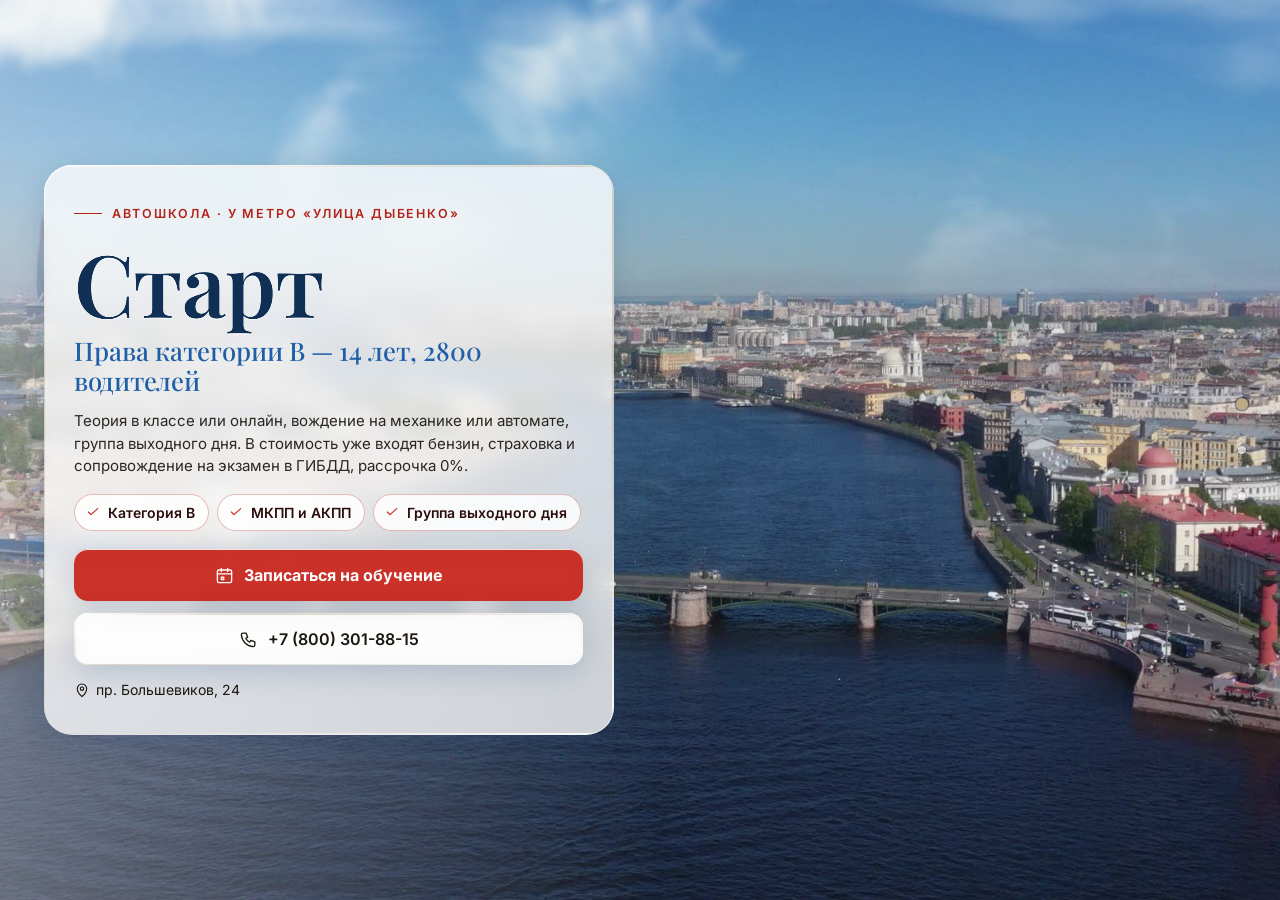
==== commit 1ab9f445: "Часы работы: «уточняйте по телефону» вместо чужого расписания" ====
--- a/index.html
+++ b/index.html
@@ -1219,7 +1219,7 @@
     return { m: +m[1] * 60 + +m[2], s: m[1].padStart(2, '0') + ':' + m[2] };
   }
   function updateStatus() {
-    var el = $('#status'); if (!el) return;
+    var el = $('#status'); if (!el) return; if (!S.hours_known) { el.classList.remove('closed', 'soon'); $('span', el).textContent = 'Часы работы уточняйте по телефону'; return; }
     var now = mskNow(), dow = now.getDay(), mins = now.getHours() * 60 + now.getMinutes();
     var r = dayRange(dow), open = r && mins >= r.o && mins < r.c;
     var soon = false;
@@ -1241,7 +1241,7 @@
     $('span', el).textContent = txt;
   }
   function buildHours() {
-    var tb = $('#hoursBody'); if (!tb) return;
+    var tb = $('#hoursBody'); if (!tb) return; if (!S.hours_known) { tb.innerHTML = '<tr><td colspan="2">Часы работы уточняйте по телефону</td></tr>'; return; }
     var h = S.hours || {}, dow = mskNow().getDay(); tb.innerHTML = '';
     for (var i = 1; i <= 7; i++) {
       var d = i % 7, key = DAYS[d], val = h[key];
@@ -1361,8 +1361,8 @@
   /* Обратная сторона плашки «Записаться на приём» — три вида: обратный звонок (cb), письмо (mail), телефон (tel).
      Показывается один, остальные скрыты; «Назад» переворачивает плашку обратно. Тот же 3D-переворот. */
   function telHTML() {
-    var h = S.hours || {}, dow = mskNow().getDay(), rows = '';
-    for (var i = 1; i <= 7; i++) {
+    var h = S.hours || {}, dow = mskNow().getDay(), rows = S.hours_known ? '' : '<tr><td colspan="2">Часы работы уточняйте по телефону</td></tr>';
+    for (var i = 1; i <= 7 && S.hours_known; i++) {
       var d = i % 7, key = DAYS[d], r = parseRange(h[key]);
       rows += '<tr class="' + (d === dow ? 'today ' : '') + (r ? '' : 'off') + '"><td data-today="' + esch(t('hm_today')) + '">' + esch(t('day_' + key)) + '</td><td>' +
         esch(r ? (r.os + ' – ' + r.cs) : t((h.noappt || []).indexOf(key) >= 0 ? 'hm_noappt' : 'hm_closed')) + '</td></tr>';
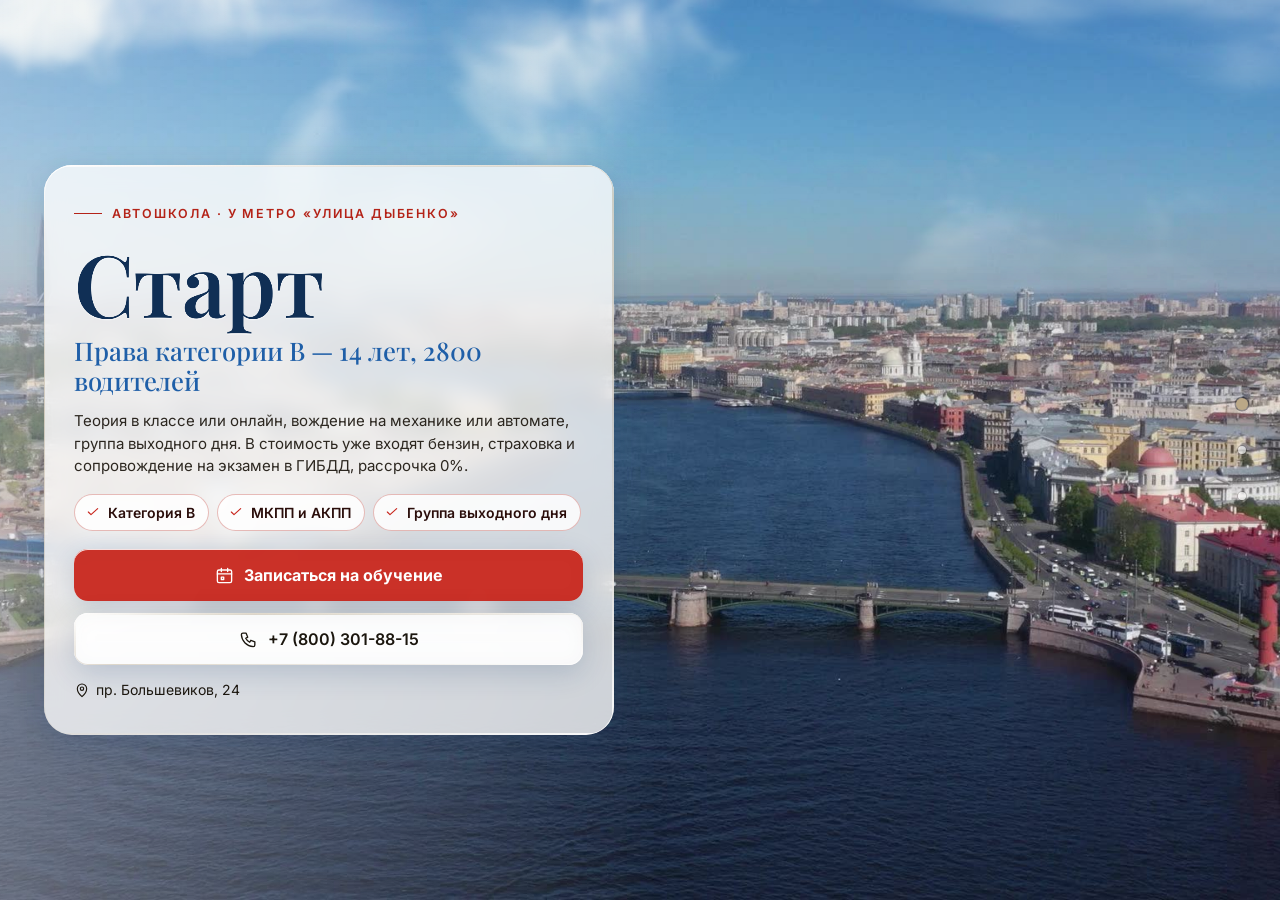
==== commit fba96b8f: "Текст не выходит за плашки: название первого экрана подгоняется под плашку, витрина показывает экран" ====
--- a/index.html
+++ b/index.html
@@ -1854,6 +1854,7 @@
 <script src="js/clouds.js" defer></script>
 <script src="js/gulls.js" defer></script>
 <script src="js/title-b.js" defer></script>
+<script src="js/fit-title.js" defer></script>
 <script src="js/diag.js?v=1"></script>
 </body>
 </html>
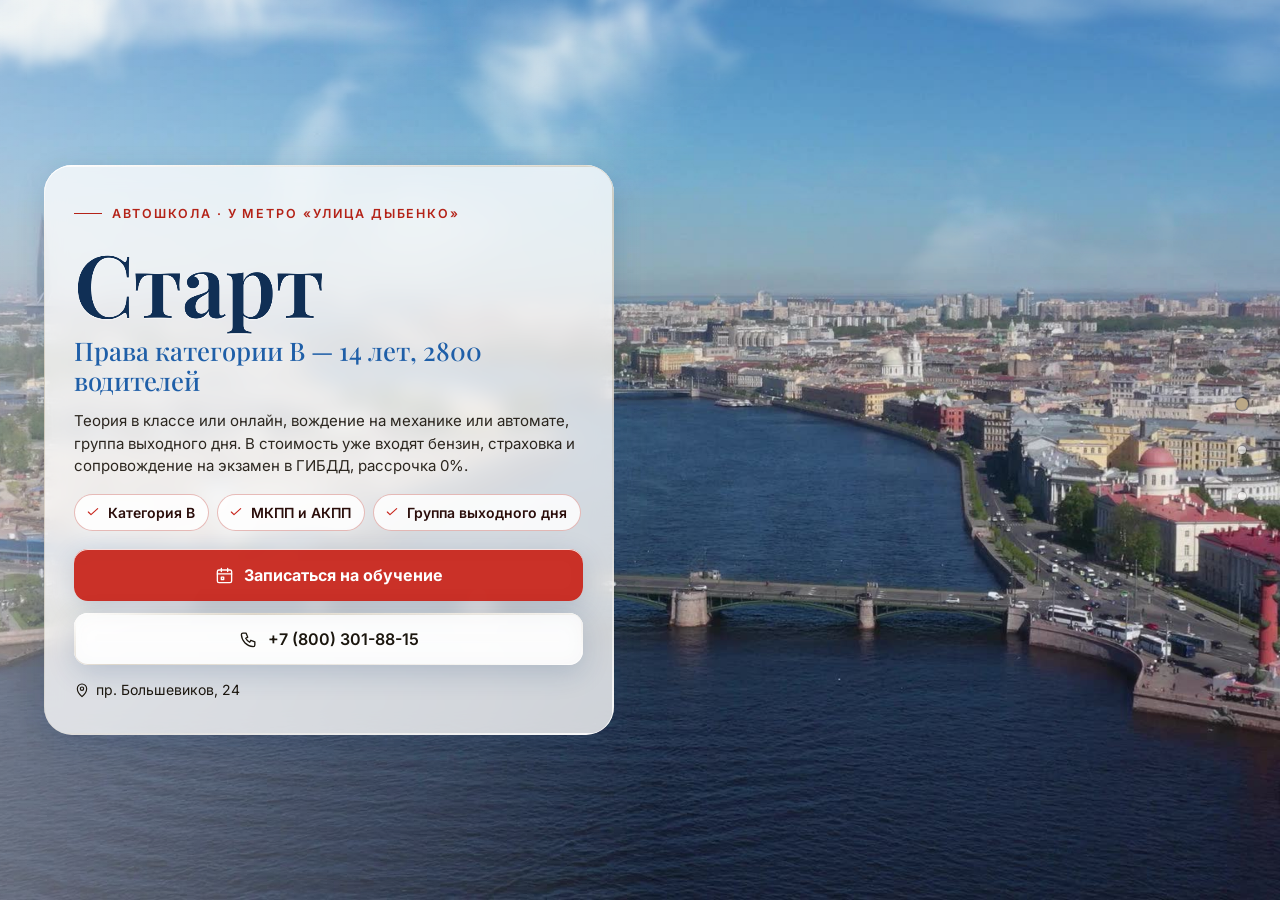
==== commit 8e9195ca: "Карта на телефоне: своя картинка из OpenStreetMap с метками, по нажатию — Яндекс Карты; живая карта " ====
--- a/index.html
+++ b/index.html
@@ -741,7 +741,7 @@
         <div class="contacts nk-contacts vl-contacts">
           <div class="cbox vl-offs rv"><ul class="vl-ol vl-flat"><li><span>Старт на Большевиков</span><a class="addr-link" href="https://yandex.ru/maps/?ll=30.490581,59.90007&z=16&pt=30.490581,59.90007" target="_blank" rel="noopener">пр. Большевиков, 24 — м. «Улица Дыбенко»</a><span class="addr-note">часы работы уточняйте по телефону</span></li><li><span>Старт на Коммуны</span><span>адрес уточняйте по телефону</span></li></ul><p class=vl-more>Адрес класса на улице Коммуны и учебной площадки уточняйте по телефону.</p></div>
           <div class="cbox mapbox rv" style="--i:3">
-            <div class="map"><iframe data-src="https://yandex.ru/map-widget/v1/?ll=30.4906,59.9001&z=15&pt=30.490581,59.90007,pm2rdm1" title="Карта: Автошкола «Старт»" allowfullscreen></iframe></div>
+            <a class="map-static" href="https://yandex.ru/maps/?ll=30.4906,59.9001&z=15&pt=30.490581,59.90007,pm2rdm1" target="_blank" rel="noopener" aria-label="Открыть карту в Яндекс Картах"><img src="img/map-static.webp" width="720" height="300" alt="Карта: адреса автошколы" loading="lazy" decoding="async"><span class="map-osm">© OpenStreetMap</span></a><div class="map"><iframe data-src="https://yandex.ru/map-widget/v1/?ll=30.4906,59.9001&z=15&pt=30.490581,59.90007,pm2rdm1" title="Карта: Автошкола «Старт»" allowfullscreen></iframe></div>
             <p class="vl-tel"><svg class="ico"><use href="#ico-phone"/></svg><a class="tel" href="tel:+78003018815">+7 (800) 301-88-15</a><span class="addr-note"><span class="nw">часы работы уточняйте по телефону</span></span><span class="addr-note">Ещё телефон: <a class="tel" href="tel:+79219370719">+7 (921) 937-07-19</a></span></p>
             <p class="a4-mail"><svg class="ico"><use href="#ico-mail"/></svg><a class="mail" href="mailto:start-driver@mail.ru">start-driver@mail.ru</a></p>
             <div class="map-actions"><button class="btn btn-ghost" type="button" data-modal="wayModal"><svg class="ico"><use href="#ico-metro"/></svg><span>Как добраться</span></button>
--- a/css/nevo.css
+++ b/css/nevo.css
@@ -730,3 +730,14 @@
   .soc{justify-content:center;padding:4px 14px 4px 4px;min-width:0}
   .soc .soc-n{white-space:nowrap}
 }
+
+/* картинка-карта на телефоне (Сергей 13.11): своя картинка из OpenStreetMap с метками, по нажатию — Яндекс Карты; живая карта — только на компьютере */
+.map-static{display:none}
+@media (max-width:767px){
+  #contacts .mapbox .map-static{display:block;position:relative;margin:0 0 8px;border-radius:12px;overflow:hidden;line-height:0;border:1px solid var(--line2,rgba(22,60,110,.16))}
+  #contacts .mapbox .map-static img{display:block;width:100%;height:auto;aspect-ratio:12/5;object-fit:cover}
+  #contacts .mapbox .map-static .map-osm{position:absolute;right:4px;bottom:3px;padding:1px 4px;border-radius:4px;font-size:9px;line-height:1.3;color:#333;background:rgba(255,255,255,.85)}
+  html[data-theme="dark"] #contacts .mapbox .map-static img{filter:brightness(.88)}
+}
+@media (max-width:767px) and (max-height:760px){#contacts .mapbox .map-static{width:fit-content;max-width:100%;margin-left:auto;margin-right:auto}#contacts .mapbox .map-static img{width:auto;max-width:100%;height:110px}}
+@media (max-width:767px) and (max-height:680px){#contacts .mapbox .map-static img{height:84px}}
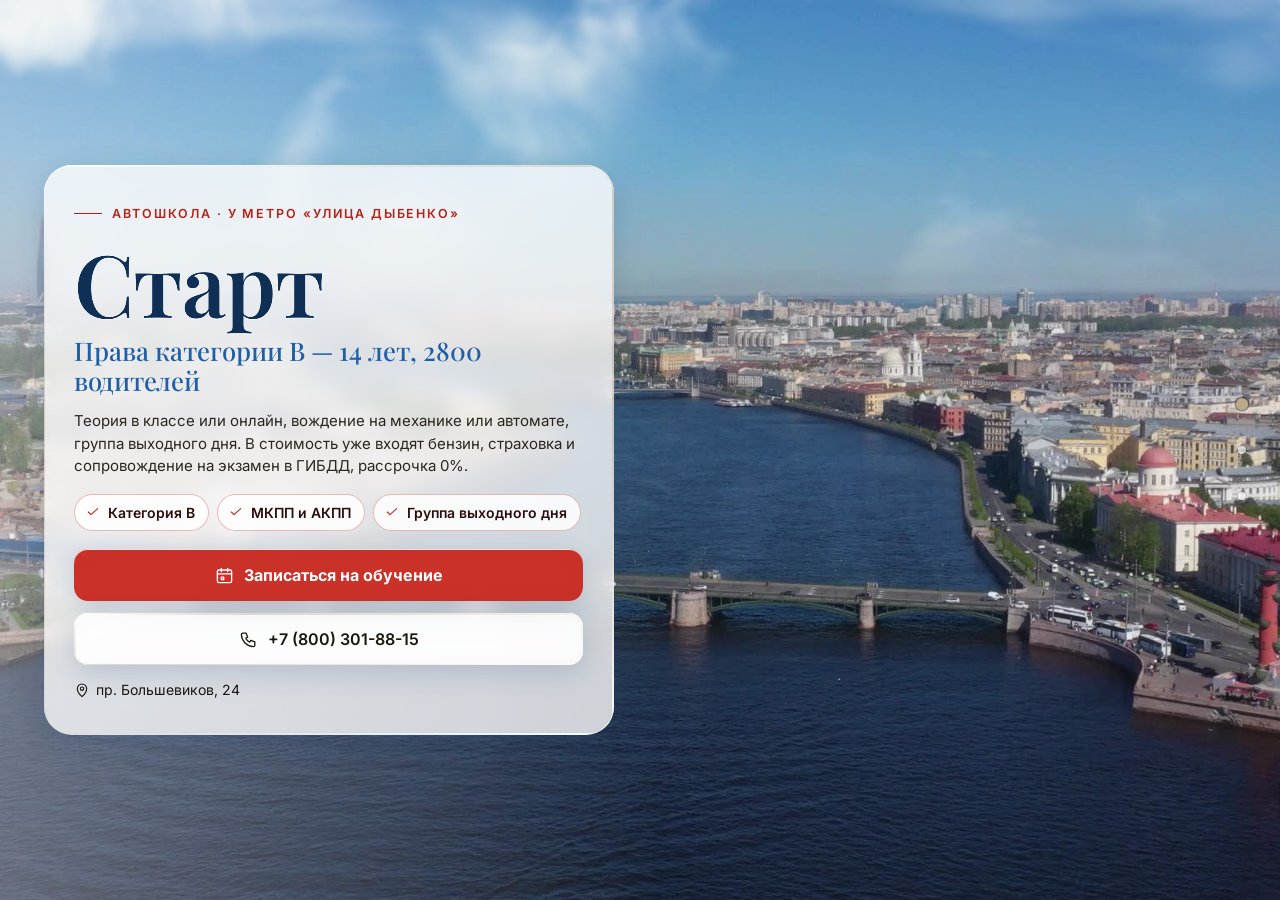
==== commit 64473b21: "Счётчик заходов без cookies и без IP" ====
--- a/index.html
+++ b/index.html
@@ -1856,5 +1856,7 @@
 <script src="js/title-b.js" defer></script>
 <script src="js/fit-title.js" defer></script>
 <script src="js/diag.js?v=1"></script>
+<!-- visits-counter: заход на сайт школы; без cookies и хранилища, IP не сохраняется; ?k=1 — наш просмотр -->
+<script>(function(){try{var q=location.search,s=(location.pathname.split('/')[1]||'').toLowerCase();if(!s)return;var n=0,done=false,iv=setInterval(function(){if(done)return;if(document.visibilityState==='visible')n++;if(n<3)return;done=true;clearInterval(iv);var u='https://rinazolotareva.ru/vseti-api/avto-hit?s='+encodeURIComponent(s)+'&k='+(/[?&]k=1\b/.test(q)?1:0)+'&w='+(navigator.webdriver?1:0)+'&m='+(/Mobi|Android|iPhone|iPad/i.test(navigator.userAgent)?1:0);if(!(navigator.sendBeacon&&navigator.sendBeacon(u)))new Image().src=u;},1000);}catch(e){}})();</script>
 </body>
 </html>
